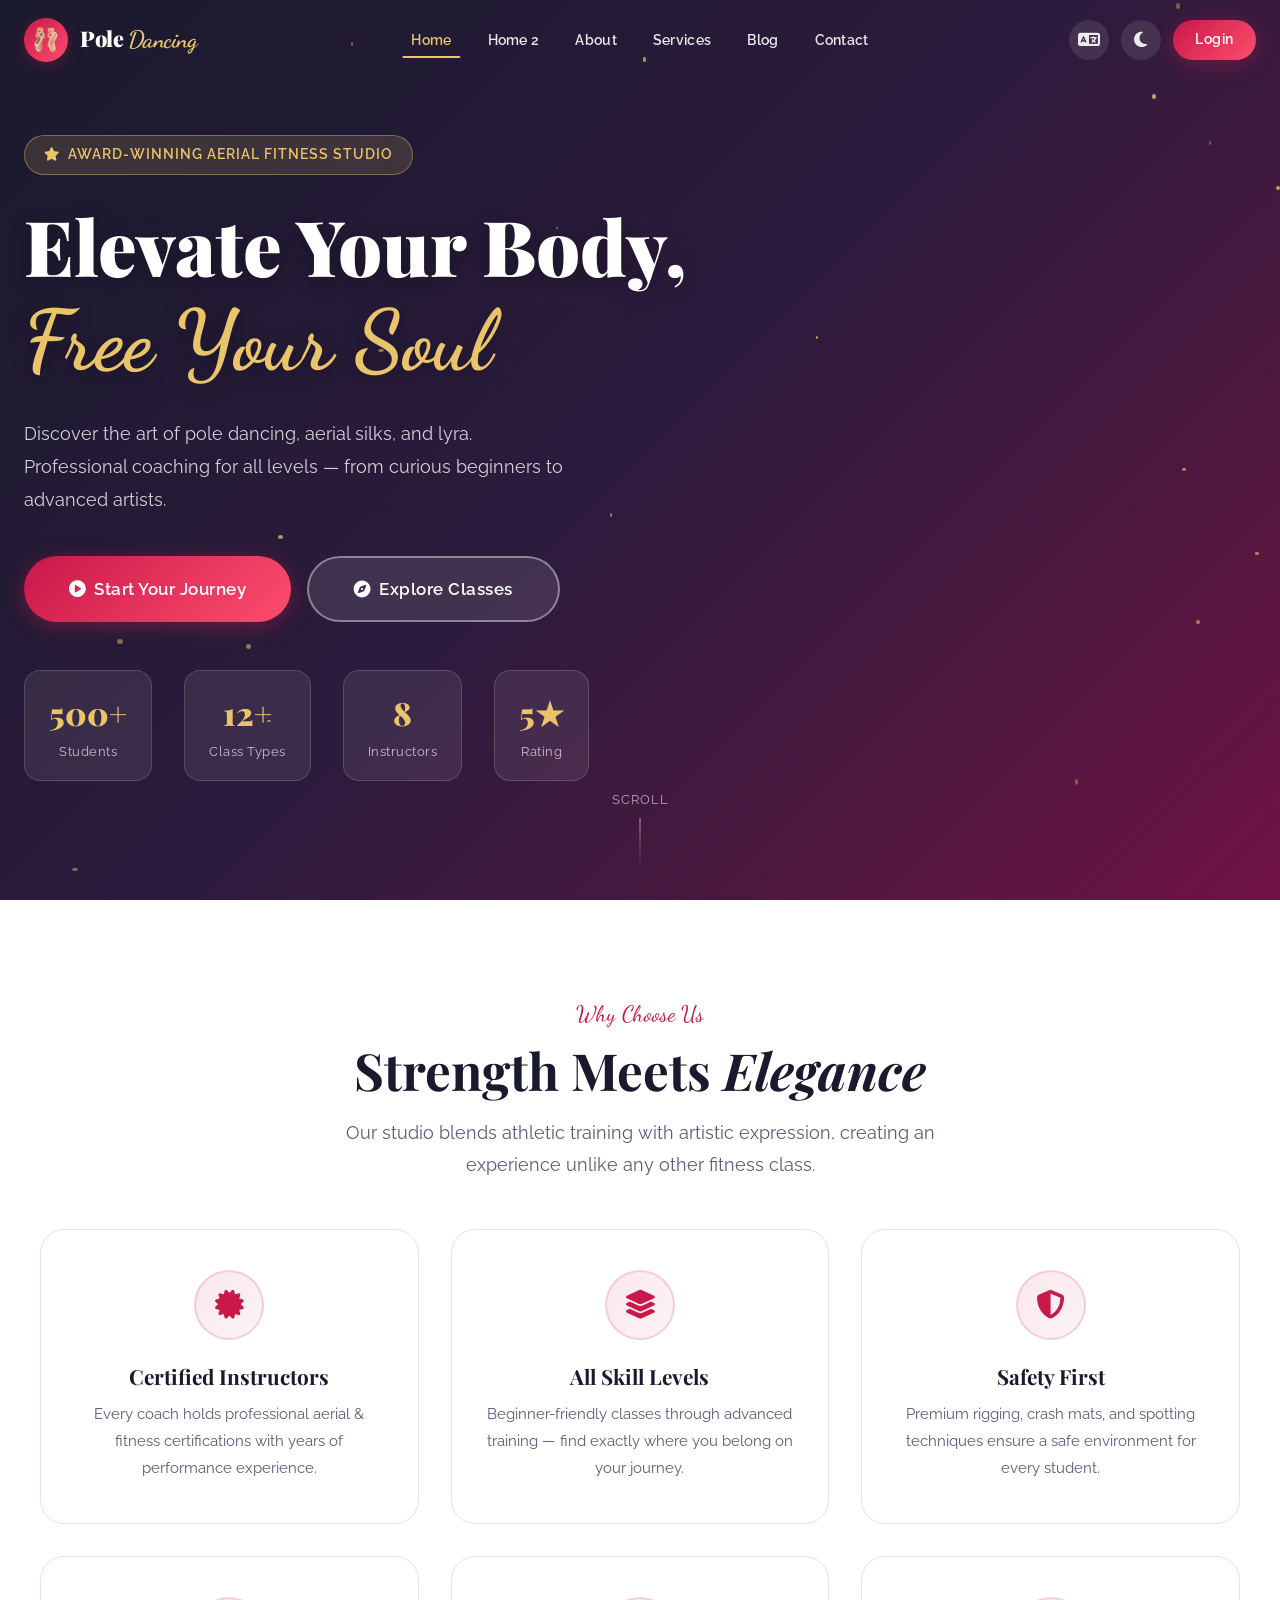
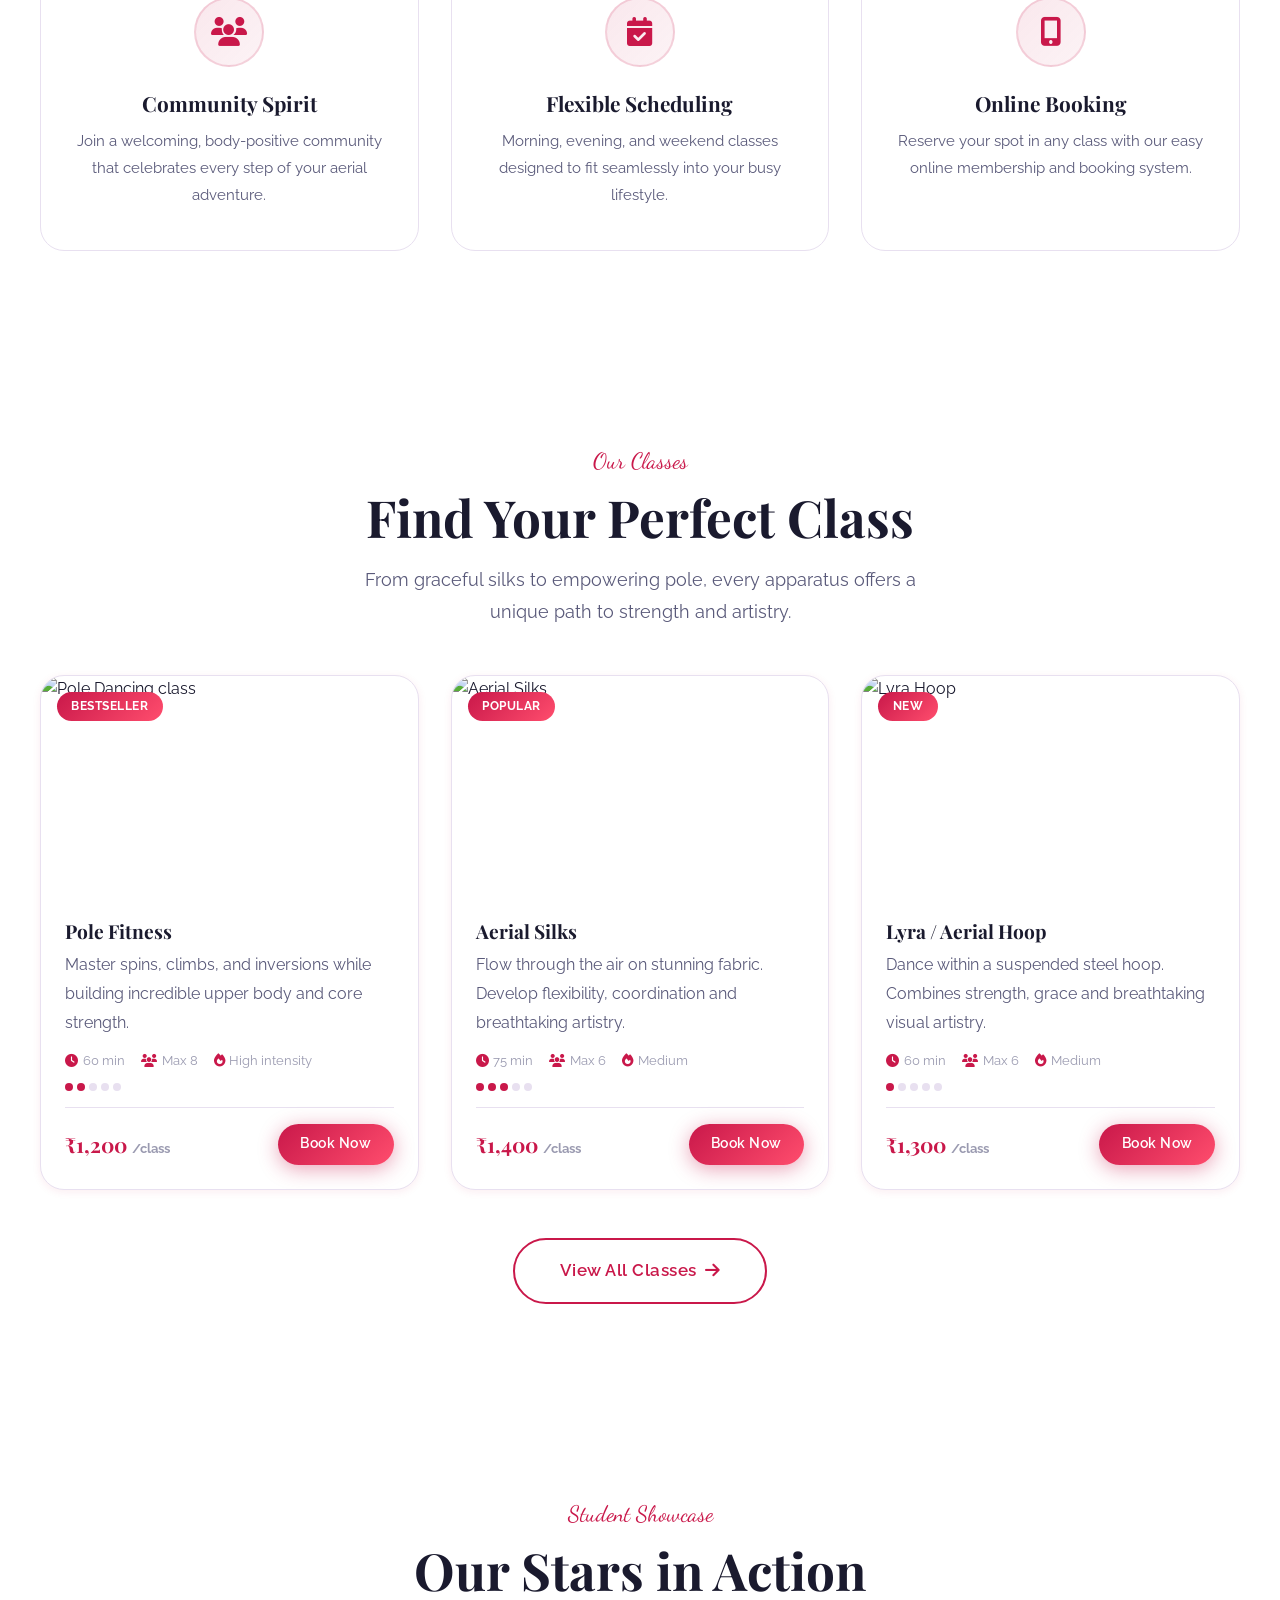
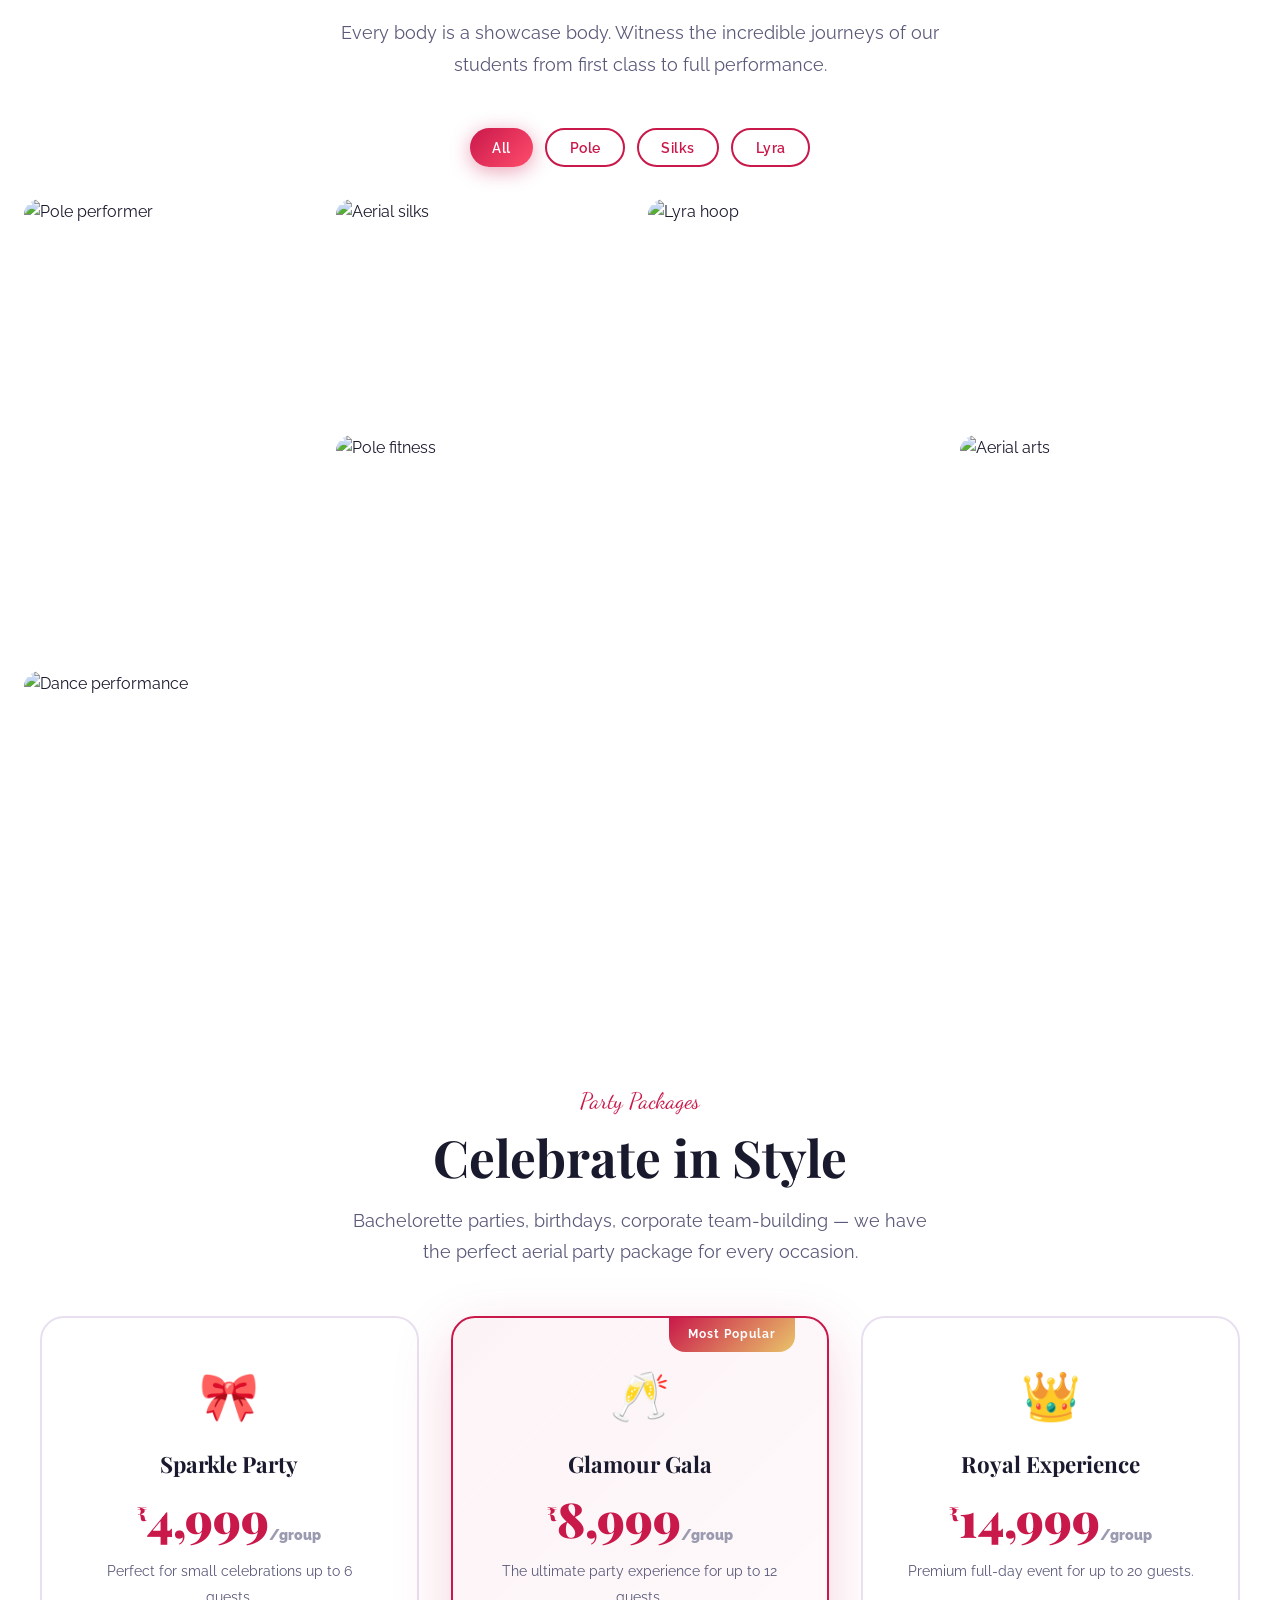
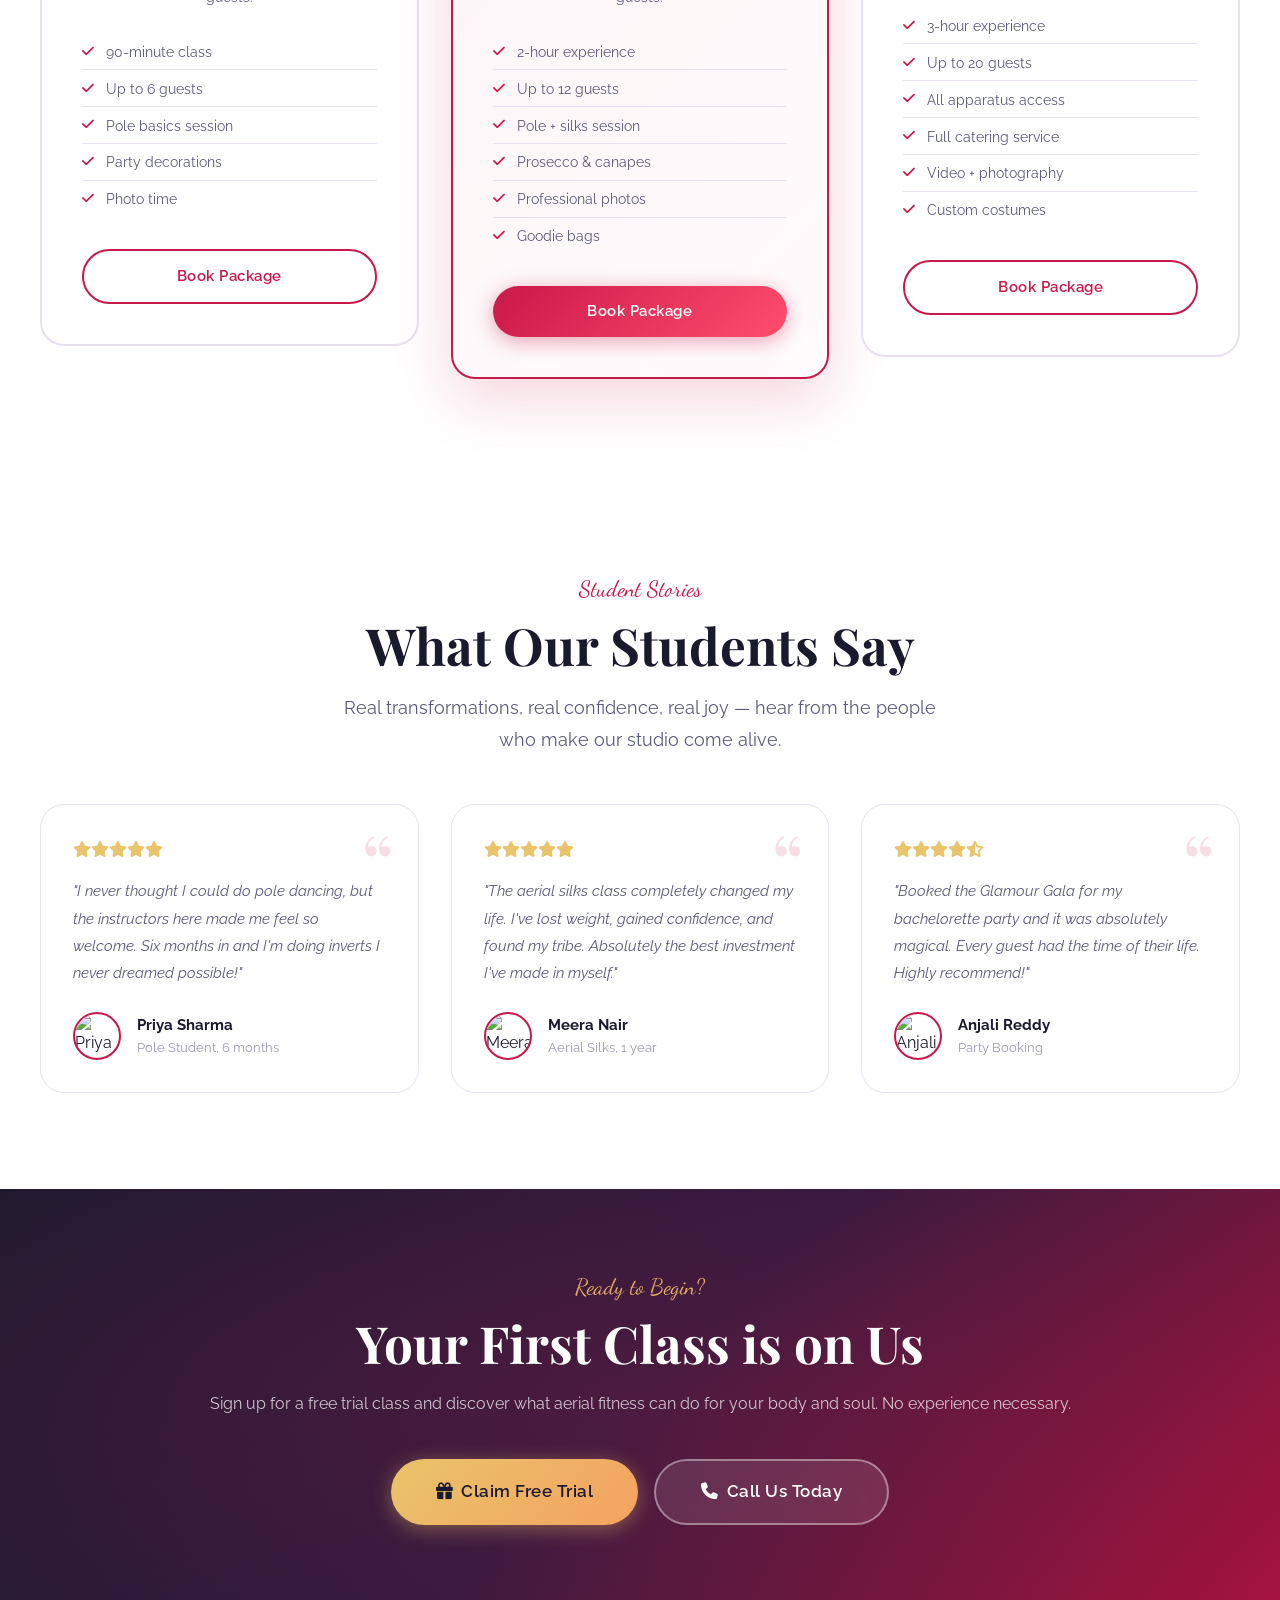
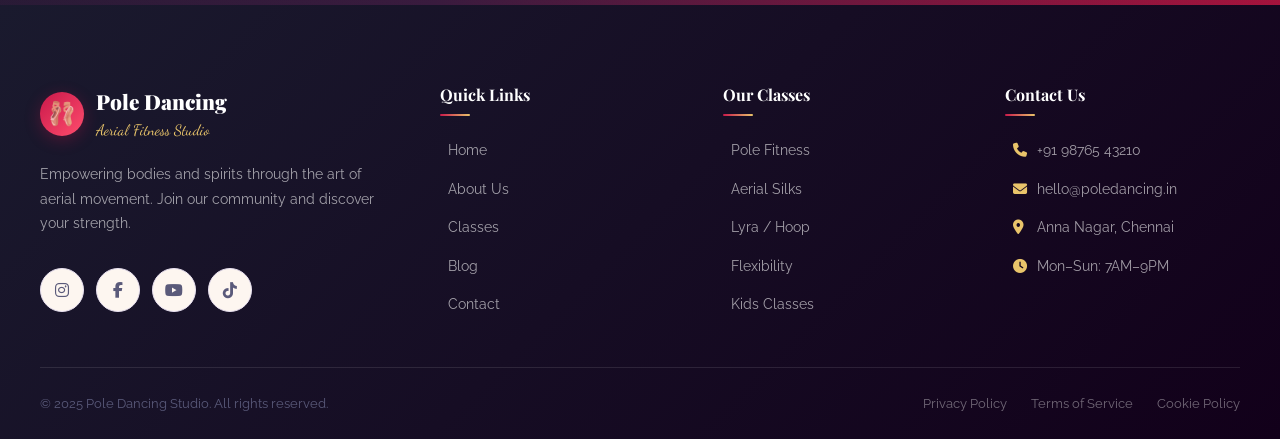
==== index.html @ bacd1542 "first commit" ====
<!DOCTYPE html>
<html lang="en" data-theme="light">
<head>
  <meta charset="UTF-8" />
  <meta name="viewport" content="width=device-width, initial-scale=1.0" />
  <meta name="description" content="Pole Dancing & Aerial Fitness Studio — Transform your strength, grace, and confidence. Classes in pole, silks, lyra & more." />
  <meta name="keywords" content="pole dancing, aerial fitness, silks, lyra, hoop, aerial arts, dance studio" />
  <title>Pole Dancing Studio — Home</title>
  <link rel="stylesheet" href="../assets/css/style.css" />
  <link rel="stylesheet" href="../assets/css/dark-mode.css" />
  <link id="rtl-stylesheet" rel="stylesheet" href="../assets/css/rtl.css" disabled />
  <link rel="stylesheet" href="https://cdnjs.cloudflare.com/ajax/libs/font-awesome/6.5.0/css/all.min.css" />
</head>
<body>

<!-- ══ HEADER ══ -->
<header class="header" id="header">
  <nav class="nav-container">
    <!-- Brand -->
    <a href="index.html" class="brand">
      <div class="brand-logo">🩰</div>
      <span class="brand-name">Pole <span>Dancing</span></span>
    </a>

    <!-- Desktop Nav -->
    <ul class="nav-menu">
      <li><a href="index.html" class="nav-link active">Home</a></li>
      <li><a href="home2.html" class="nav-link">Home 2</a></li>
      <li><a href="about.html" class="nav-link">About</a></li>
      <li><a href="services.html" class="nav-link">Services</a></li>
      <li><a href="blog.html" class="nav-link">Blog</a></li>
      <li><a href="contact.html" class="nav-link">Contact</a></li>
    </ul>

    <!-- Desktop Actions -->
    <div class="nav-actions">
      <button class="nav-icon-btn" onclick="window.PD.RTLManager.toggle()" title="Toggle RTL" aria-label="Toggle RTL">
        <i class="fas fa-language"></i>
      </button>
      <button class="nav-icon-btn" onclick="window.PD.ThemeManager.toggle()" title="Toggle Theme" aria-label="Toggle theme">
        <i class="theme-toggle-icon fas fa-moon"></i>
      </button>
      <a href="login.html" class="btn btn-primary btn-sm">Login</a>
    </div>

    <!-- Hamburger (mobile) -->
    <button class="hamburger" aria-label="Open menu" aria-expanded="false">
      <span></span><span></span><span></span>
    </button>
  </nav>
</header>

<!-- Mobile Menu Overlay -->
<div class="mobile-menu" role="dialog" aria-modal="true">
  <button class="mobile-close" aria-label="Close menu"><i class="fas fa-times"></i></button>
  <a href="index.html" class="nav-link active">Home</a>
  <a href="home2.html" class="nav-link">Home 2</a>
  <a href="about.html" class="nav-link">About</a>
  <a href="services.html" class="nav-link">Services</a>
  <a href="blog.html" class="nav-link">Blog</a>
  <a href="contact.html" class="nav-link">Contact</a>
  <div class="mobile-menu-actions">
    <button class="btn btn-ghost" onclick="window.PD.RTLManager.toggle()"><i class="fas fa-language"></i></button>
    <button class="btn btn-ghost" onclick="window.PD.ThemeManager.toggle()"><i class="theme-toggle-icon fas fa-moon"></i></button>
    <a href="login.html" class="btn btn-primary">Login</a>
  </div>
</div>

<!-- ══ SECTION 1: HERO ══ -->
<section class="hero" aria-label="Hero">
  <div class="hero-bg">
    <img src="https://images.unsplash.com/photo-1518611012118-696072aa579a?w=1600&q=80" alt="Aerial performer" loading="eager" />
  </div>
  <div class="hero-overlay"></div>
  <div class="hero-particles"></div>

  <div class="hero-container">
    <div class="hero-content">
      <div class="hero-badge">
        <i class="fas fa-star"></i>
        <span>Award-Winning Aerial Fitness Studio</span>
      </div>
      <h1 class="hero-title">
        Elevate Your Body,
        <span class="accent-text">Free Your Soul</span>
      </h1>
      <p class="hero-desc">
        Discover the art of pole dancing, aerial silks, and lyra. Professional coaching for all levels — from curious beginners to advanced artists.
      </p>
      <div class="hero-actions">
        <a href="register.html" class="btn btn-primary btn-lg">
          <i class="fas fa-play-circle"></i> Start Your Journey
        </a>
        <a href="services.html" class="btn btn-ghost btn-lg">
          <i class="fas fa-compass"></i> Explore Classes
        </a>
      </div>
      <div class="hero-stats">
        <div class="hero-stat">
          <span class="hero-stat-number"><span data-counter data-target="500" data-suffix="+">500+</span></span>
          <span class="hero-stat-label">Students</span>
        </div>
        <div class="hero-stat">
          <span class="hero-stat-number"><span data-counter data-target="12" data-suffix="+">12+</span></span>
          <span class="hero-stat-label">Class Types</span>
        </div>
        <div class="hero-stat">
          <span class="hero-stat-number"><span data-counter data-target="8" data-suffix="">8</span></span>
          <span class="hero-stat-label">Instructors</span>
        </div>
        <div class="hero-stat">
          <span class="hero-stat-number"><span data-counter data-target="5" data-suffix="★">5★</span></span>
          <span class="hero-stat-label">Rating</span>
        </div>
      </div>
    </div>
  </div>

  <div class="hero-scroll">
    <span>SCROLL</span>
    <div class="scroll-line"></div>
  </div>
</section>

<!-- ══ SECTION 2: FEATURES ══ -->
<section class="section bg-secondary-section" aria-label="Why choose us">
  <div class="container">
    <div class="text-center animate-on-scroll">
      <span class="section-label">Why Choose Us</span>
      <h2 class="section-title">Strength Meets <em>Elegance</em></h2>
      <p class="section-desc">Our studio blends athletic training with artistic expression, creating an experience unlike any other fitness class.</p>
    </div>
    <div class="features-grid">
      <div class="feature-card animate-on-scroll delay-1">
        <div class="feature-icon"><i class="fas fa-certificate"></i></div>
        <h3>Certified Instructors</h3>
        <p>Every coach holds professional aerial & fitness certifications with years of performance experience.</p>
      </div>
      <div class="feature-card animate-on-scroll delay-2">
        <div class="feature-icon"><i class="fas fa-layer-group"></i></div>
        <h3>All Skill Levels</h3>
        <p>Beginner-friendly classes through advanced training — find exactly where you belong on your journey.</p>
      </div>
      <div class="feature-card animate-on-scroll delay-3">
        <div class="feature-icon"><i class="fas fa-shield-alt"></i></div>
        <h3>Safety First</h3>
        <p>Premium rigging, crash mats, and spotting techniques ensure a safe environment for every student.</p>
      </div>
      <div class="feature-card animate-on-scroll delay-4">
        <div class="feature-icon"><i class="fas fa-users"></i></div>
        <h3>Community Spirit</h3>
        <p>Join a welcoming, body-positive community that celebrates every step of your aerial adventure.</p>
      </div>
      <div class="feature-card animate-on-scroll delay-5">
        <div class="feature-icon"><i class="fas fa-calendar-check"></i></div>
        <h3>Flexible Scheduling</h3>
        <p>Morning, evening, and weekend classes designed to fit seamlessly into your busy lifestyle.</p>
      </div>
      <div class="feature-card animate-on-scroll delay-1">
        <div class="feature-icon"><i class="fas fa-mobile-alt"></i></div>
        <h3>Online Booking</h3>
        <p>Reserve your spot in any class with our easy online membership and booking system.</p>
      </div>
    </div>
  </div>
</section>

<!-- ══ SECTION 3: CLASSES ══ -->
<section class="section" aria-label="Featured classes">
  <div class="container">
    <div class="text-center animate-on-scroll">
      <span class="section-label">Our Classes</span>
      <h2 class="section-title">Find Your Perfect Class</h2>
      <p class="section-desc">From graceful silks to empowering pole, every apparatus offers a unique path to strength and artistry.</p>
    </div>
    <div class="classes-grid">
      <div class="class-card animate-on-scroll delay-1">
        <div class="class-card-img">
          <img src="https://images.unsplash.com/photo-1518611012118-696072aa579a?w=600&q=80" alt="Pole Dancing class" loading="lazy" />
          <span class="class-badge">Bestseller</span>
        </div>
        <div class="class-card-body">
          <h3>Pole Fitness</h3>
          <p>Master spins, climbs, and inversions while building incredible upper body and core strength.</p>
          <div class="class-meta">
            <span><i class="fas fa-clock"></i> 60 min</span>
            <span><i class="fas fa-users"></i> Max 8</span>
            <span><i class="fas fa-fire"></i> High intensity</span>
          </div>
          <div class="class-level">
            <div class="level-dot filled"></div>
            <div class="level-dot filled"></div>
            <div class="level-dot"></div>
            <div class="level-dot"></div>
            <div class="level-dot"></div>
          </div>
          <div class="class-footer">
            <span class="class-price">₹1,200 <span>/class</span></span>
            <a href="services.html" class="btn btn-primary btn-sm">Book Now</a>
          </div>
        </div>
      </div>
      <div class="class-card animate-on-scroll delay-2">
        <div class="class-card-img">
          <img src="https://images.unsplash.com/photo-1571019613454-1cb2f99b2d8b?w=600&q=80" alt="Aerial Silks" loading="lazy" />
          <span class="class-badge">Popular</span>
        </div>
        <div class="class-card-body">
          <h3>Aerial Silks</h3>
          <p>Flow through the air on stunning fabric. Develop flexibility, coordination and breathtaking artistry.</p>
          <div class="class-meta">
            <span><i class="fas fa-clock"></i> 75 min</span>
            <span><i class="fas fa-users"></i> Max 6</span>
            <span><i class="fas fa-fire"></i> Medium</span>
          </div>
          <div class="class-level">
            <div class="level-dot filled"></div>
            <div class="level-dot filled"></div>
            <div class="level-dot filled"></div>
            <div class="level-dot"></div>
            <div class="level-dot"></div>
          </div>
          <div class="class-footer">
            <span class="class-price">₹1,400 <span>/class</span></span>
            <a href="services.html" class="btn btn-primary btn-sm">Book Now</a>
          </div>
        </div>
      </div>
      <div class="class-card animate-on-scroll delay-3">
        <div class="class-card-img">
          <img src="https://images.unsplash.com/photo-1545389336-cf090694435e?w=600&q=80" alt="Lyra Hoop" loading="lazy" />
          <span class="class-badge">New</span>
        </div>
        <div class="class-card-body">
          <h3>Lyra / Aerial Hoop</h3>
          <p>Dance within a suspended steel hoop. Combines strength, grace and breathtaking visual artistry.</p>
          <div class="class-meta">
            <span><i class="fas fa-clock"></i> 60 min</span>
            <span><i class="fas fa-users"></i> Max 6</span>
            <span><i class="fas fa-fire"></i> Medium</span>
          </div>
          <div class="class-level">
            <div class="level-dot filled"></div>
            <div class="level-dot"></div>
            <div class="level-dot"></div>
            <div class="level-dot"></div>
            <div class="level-dot"></div>
          </div>
          <div class="class-footer">
            <span class="class-price">₹1,300 <span>/class</span></span>
            <a href="services.html" class="btn btn-primary btn-sm">Book Now</a>
          </div>
        </div>
      </div>
    </div>
    <div class="text-center" style="margin-top:3rem;">
      <a href="services.html" class="btn btn-secondary btn-lg">View All Classes <i class="fas fa-arrow-right"></i></a>
    </div>
  </div>
</section>

<!-- ══ SECTION 4: STUDENT SHOWCASE / GALLERY ══ -->
<section class="section bg-secondary-section" aria-label="Student showcase">
  <div class="container-lg">
    <div class="text-center animate-on-scroll">
      <span class="section-label">Student Showcase</span>
      <h2 class="section-title">Our Stars in Action</h2>
      <p class="section-desc">Every body is a showcase body. Witness the incredible journeys of our students from first class to full performance.</p>
    </div>

    <!-- Filter Buttons -->
    <div style="display:flex;gap:0.75rem;justify-content:center;flex-wrap:wrap;margin-bottom:2rem;">
      <button class="btn btn-primary btn-sm" data-filter="all">All</button>
      <button class="btn btn-secondary btn-sm" data-filter="pole">Pole</button>
      <button class="btn btn-secondary btn-sm" data-filter="silks">Silks</button>
      <button class="btn btn-secondary btn-sm" data-filter="lyra">Lyra</button>
    </div>

    <div class="gallery-grid">
      <div class="gallery-item tall" data-category="pole">
        <img src="https://images.unsplash.com/photo-1518611012118-696072aa579a?w=500&q=80" alt="Pole performer" loading="lazy" />
        <div class="gallery-item-overlay"><i class="fas fa-expand"></i></div>
      </div>
      <div class="gallery-item" data-category="silks">
        <img src="https://images.unsplash.com/photo-1571019613454-1cb2f99b2d8b?w=500&q=80" alt="Aerial silks" loading="lazy" />
        <div class="gallery-item-overlay"><i class="fas fa-expand"></i></div>
      </div>
      <div class="gallery-item" data-category="lyra">
        <img src="https://images.unsplash.com/photo-1545389336-cf090694435e?w=500&q=80" alt="Lyra hoop" loading="lazy" />
        <div class="gallery-item-overlay"><i class="fas fa-expand"></i></div>
      </div>
      <div class="gallery-item wide" data-category="pole">
        <img src="https://images.unsplash.com/photo-1583454110551-21f2fa2afe61?w=800&q=80" alt="Pole fitness" loading="lazy" />
        <div class="gallery-item-overlay"><i class="fas fa-expand"></i></div>
      </div>
      <div class="gallery-item" data-category="silks">
        <img src="https://images.unsplash.com/photo-1601758124277-9eb8f823e6cb?w=500&q=80" alt="Aerial arts" loading="lazy" />
        <div class="gallery-item-overlay"><i class="fas fa-expand"></i></div>
      </div>
      <div class="gallery-item" data-category="lyra">
        <img src="https://images.unsplash.com/photo-1549060279-7e168fcee0c2?w=500&q=80" alt="Dance performance" loading="lazy" />
        <div class="gallery-item-overlay"><i class="fas fa-expand"></i></div>
      </div>
    </div>
  </div>
</section>

<!-- ══ SECTION 5: PARTY PACKAGES ══ -->
<section class="section" aria-label="Party packages">
  <div class="container">
    <div class="text-center animate-on-scroll">
      <span class="section-label">Party Packages</span>
      <h2 class="section-title">Celebrate in Style</h2>
      <p class="section-desc">Bachelorette parties, birthdays, corporate team-building — we have the perfect aerial party package for every occasion.</p>
    </div>
    <div class="packages-grid">
      <div class="package-card animate-on-scroll delay-1">
        <span class="package-icon">🎀</span>
        <h3 class="package-name">Sparkle Party</h3>
        <div class="package-price"><sup>₹</sup>4,999<sub>/group</sub></div>
        <p class="package-desc">Perfect for small celebrations up to 6 guests.</p>
        <ul class="package-features">
          <li><i class="fas fa-check"></i> 90-minute class</li>
          <li><i class="fas fa-check"></i> Up to 6 guests</li>
          <li><i class="fas fa-check"></i> Pole basics session</li>
          <li><i class="fas fa-check"></i> Party decorations</li>
          <li><i class="fas fa-check"></i> Photo time</li>
        </ul>
        <a href="contact.html" class="btn btn-secondary" style="width:100%;justify-content:center;">Book Package</a>
      </div>
      <div class="package-card featured animate-on-scroll delay-2">
        <span class="package-badge">Most Popular</span>
        <span class="package-icon">🥂</span>
        <h3 class="package-name">Glamour Gala</h3>
        <div class="package-price"><sup>₹</sup>8,999<sub>/group</sub></div>
        <p class="package-desc">The ultimate party experience for up to 12 guests.</p>
        <ul class="package-features">
          <li><i class="fas fa-check"></i> 2-hour experience</li>
          <li><i class="fas fa-check"></i> Up to 12 guests</li>
          <li><i class="fas fa-check"></i> Pole + silks session</li>
          <li><i class="fas fa-check"></i> Prosecco & canapes</li>
          <li><i class="fas fa-check"></i> Professional photos</li>
          <li><i class="fas fa-check"></i> Goodie bags</li>
        </ul>
        <a href="contact.html" class="btn btn-primary" style="width:100%;justify-content:center;">Book Package</a>
      </div>
      <div class="package-card animate-on-scroll delay-3">
        <span class="package-icon">👑</span>
        <h3 class="package-name">Royal Experience</h3>
        <div class="package-price"><sup>₹</sup>14,999<sub>/group</sub></div>
        <p class="package-desc">Premium full-day event for up to 20 guests.</p>
        <ul class="package-features">
          <li><i class="fas fa-check"></i> 3-hour experience</li>
          <li><i class="fas fa-check"></i> Up to 20 guests</li>
          <li><i class="fas fa-check"></i> All apparatus access</li>
          <li><i class="fas fa-check"></i> Full catering service</li>
          <li><i class="fas fa-check"></i> Video + photography</li>
          <li><i class="fas fa-check"></i> Custom costumes</li>
        </ul>
        <a href="contact.html" class="btn btn-secondary" style="width:100%;justify-content:center;">Book Package</a>
      </div>
    </div>
  </div>
</section>

<!-- ══ SECTION 6: TESTIMONIALS + CTA ══ -->
<section class="section bg-secondary-section" aria-label="Testimonials">
  <div class="container">
    <div class="text-center animate-on-scroll">
      <span class="section-label">Student Stories</span>
      <h2 class="section-title">What Our Students Say</h2>
      <p class="section-desc">Real transformations, real confidence, real joy — hear from the people who make our studio come alive.</p>
    </div>
    <div class="testimonials-grid">
      <div class="testimonial-card animate-on-scroll delay-1">
        <div class="testimonial-stars"><i class="fas fa-star"></i><i class="fas fa-star"></i><i class="fas fa-star"></i><i class="fas fa-star"></i><i class="fas fa-star"></i></div>
        <p class="testimonial-text">"I never thought I could do pole dancing, but the instructors here made me feel so welcome. Six months in and I'm doing inverts I never dreamed possible!"</p>
        <div class="testimonial-author">
          <div class="testimonial-avatar"><img src="https://images.unsplash.com/photo-1494790108377-be9c29b29330?w=100&q=80" alt="Priya" loading="lazy" /></div>
          <div>
            <div class="testimonial-name">Priya Sharma</div>
            <div class="testimonial-role">Pole Student, 6 months</div>
          </div>
        </div>
      </div>
      <div class="testimonial-card animate-on-scroll delay-2">
        <div class="testimonial-stars"><i class="fas fa-star"></i><i class="fas fa-star"></i><i class="fas fa-star"></i><i class="fas fa-star"></i><i class="fas fa-star"></i></div>
        <p class="testimonial-text">"The aerial silks class completely changed my life. I've lost weight, gained confidence, and found my tribe. Absolutely the best investment I've made in myself."</p>
        <div class="testimonial-author">
          <div class="testimonial-avatar"><img src="https://images.unsplash.com/photo-1438761681033-6461ffad8d80?w=100&q=80" alt="Meera" loading="lazy" /></div>
          <div>
            <div class="testimonial-name">Meera Nair</div>
            <div class="testimonial-role">Aerial Silks, 1 year</div>
          </div>
        </div>
      </div>
      <div class="testimonial-card animate-on-scroll delay-3">
        <div class="testimonial-stars"><i class="fas fa-star"></i><i class="fas fa-star"></i><i class="fas fa-star"></i><i class="fas fa-star"></i><i class="fas fa-star-half-alt"></i></div>
        <p class="testimonial-text">"Booked the Glamour Gala for my bachelorette party and it was absolutely magical. Every guest had the time of their life. Highly recommend!"</p>
        <div class="testimonial-author">
          <div class="testimonial-avatar"><img src="https://images.unsplash.com/photo-1487412720507-e7ab37603c6f?w=100&q=80" alt="Anjali" loading="lazy" /></div>
          <div>
            <div class="testimonial-name">Anjali Reddy</div>
            <div class="testimonial-role">Party Booking</div>
          </div>
        </div>
      </div>
    </div>
  </div>
</section>

<!-- CTA Banner -->
<section class="cta-banner" aria-label="Call to action">
  <div class="container">
    <span class="section-label" style="color:var(--accent);">Ready to Begin?</span>
    <h2>Your First Class is on Us</h2>
    <p>Sign up for a free trial class and discover what aerial fitness can do for your body and soul. No experience necessary.</p>
    <div class="cta-actions">
      <a href="register.html" class="btn btn-accent btn-lg"><i class="fas fa-gift"></i> Claim Free Trial</a>
      <a href="contact.html" class="btn btn-ghost btn-lg"><i class="fas fa-phone"></i> Call Us Today</a>
    </div>
  </div>
</section>

<!-- ══ FOOTER ══ -->
<footer class="footer" aria-label="Site footer">
  <div class="footer-grid">
    <div class="footer-brand">
      <div class="footer-brand-logo">
        <div class="brand-logo">🩰</div>
        <div>
          <div class="footer-brand-name">Pole Dancing</div>
          <div class="footer-brand-tagline">Aerial Fitness Studio</div>
        </div>
      </div>
      <p class="footer-desc">Empowering bodies and spirits through the art of aerial movement. Join our community and discover your strength.</p>
      <div class="social-links">
        <a href="#" class="social-link" aria-label="Instagram"><i class="fab fa-instagram"></i></a>
        <a href="#" class="social-link" aria-label="Facebook"><i class="fab fa-facebook-f"></i></a>
        <a href="#" class="social-link" aria-label="YouTube"><i class="fab fa-youtube"></i></a>
        <a href="#" class="social-link" aria-label="TikTok"><i class="fab fa-tiktok"></i></a>
      </div>
    </div>

    <div>
      <h4 class="footer-heading">Quick Links</h4>
      <ul class="footer-links">
        <li><a href="index.html" class="footer-link">Home</a></li>
        <li><a href="about.html" class="footer-link">About Us</a></li>
        <li><a href="services.html" class="footer-link">Classes</a></li>
        <li><a href="blog.html" class="footer-link">Blog</a></li>
        <li><a href="contact.html" class="footer-link">Contact</a></li>
      </ul>
    </div>

    <div>
      <h4 class="footer-heading">Our Classes</h4>
      <ul class="footer-links">
        <li><a href="services.html" class="footer-link">Pole Fitness</a></li>
        <li><a href="services.html" class="footer-link">Aerial Silks</a></li>
        <li><a href="services.html" class="footer-link">Lyra / Hoop</a></li>
        <li><a href="services.html" class="footer-link">Flexibility</a></li>
        <li><a href="services.html" class="footer-link">Kids Classes</a></li>
      </ul>
    </div>

    <div>
      <h4 class="footer-heading">Contact Us</h4>
      <ul class="footer-links">
        <li><a href="tel:+919876543210" class="footer-link"><i class="fas fa-phone" style="width:16px;color:var(--accent)"></i> +91 98765 43210</a></li>
        <li><a href="mailto:hello@poledancing.in" class="footer-link"><i class="fas fa-envelope" style="width:16px;color:var(--accent)"></i> hello@poledancing.in</a></li>
        <li><a href="#" class="footer-link"><i class="fas fa-map-marker-alt" style="width:16px;color:var(--accent)"></i> Anna Nagar, Chennai</a></li>
        <li><a href="#" class="footer-link"><i class="fas fa-clock" style="width:16px;color:var(--accent)"></i> Mon–Sun: 7AM–9PM</a></li>
      </ul>
    </div>
  </div>

  <div class="footer-bottom">
    <p>&copy; 2025 Pole Dancing Studio. All rights reserved.</p>
    <div class="footer-bottom-links">
      <a href="#">Privacy Policy</a>
      <a href="#">Terms of Service</a>
      <a href="#">Cookie Policy</a>
    </div>
  </div>
</footer>

<!-- Back to Top -->
<button class="back-to-top" aria-label="Back to top"><i class="fas fa-chevron-up"></i></button>

<script src="../assets/js/main.js"></script>
</body>
</html>
---- assets/css/style.css ----
/* ============================================================
   POLE DANCING & AERIAL FITNESS STUDIO — MAIN STYLES
   ============================================================ */

@import url('https://fonts.googleapis.com/css2?family=Playfair+Display:ital,wght@0,400;0,700;0,900;1,400;1,700&family=Raleway:wght@300;400;500;600;700&family=Dancing+Script:wght@600;700&display=swap');

/* ── CSS Variables ── */
:root {
  --primary: #c9184a;
  --primary-dark: #a4133c;
  --primary-light: #ff4d6d;
  --secondary: #1a1a2e;
  --secondary-light: #16213e;
  --accent: #e9c46a;
  --accent-2: #f4a261;
  --white: #ffffff;
  --off-white: #fdf6f0;
  --text-primary: #1a1a2e;
  --text-secondary: #5a5a7a;
  --text-light: #9a9ab0;
  --bg-primary: #ffffff;
  --bg-secondary: #fdf6f0;
  --bg-card: #ffffff;
  --border: #e8e0f0;
  --shadow-sm: 0 2px 8px rgba(201, 24, 74, 0.08);
  --shadow-md: 0 8px 32px rgba(201, 24, 74, 0.12);
  --shadow-lg: 0 20px 60px rgba(201, 24, 74, 0.18);
  --shadow-xl: 0 30px 80px rgba(26, 26, 46, 0.2);
  --radius-sm: 8px;
  --radius-md: 16px;
  --radius-lg: 24px;
  --radius-xl: 40px;
  --radius-full: 999px;
  --font-display: 'Playfair Display', serif;
  --font-body: 'Raleway', sans-serif;
  --font-script: 'Dancing Script', cursive;
  --transition: all 0.3s cubic-bezier(0.4, 0, 0.2, 1);
  --transition-bounce: all 0.4s cubic-bezier(0.34, 1.56, 0.64, 1);
  --nav-height: 80px;
  --z-nav: 1000;
  --z-modal: 2000;
  --z-toast: 3000;
}

/* ── Reset & Base ── */
*, *::before, *::after { box-sizing: border-box; margin: 0; padding: 0; }
html { scroll-behavior: smooth; font-size: 16px; }
body {
  font-family: var(--font-body);
  color: var(--text-primary);
  background: var(--bg-primary);
  line-height: 1.6;
  overflow-x: hidden;
  transition: background 0.4s ease, color 0.4s ease;
}
img { max-width: 100%; height: auto; display: block; }
a { text-decoration: none; color: inherit; transition: var(--transition); }
ul { list-style: none; }
button { cursor: pointer; border: none; background: none; font-family: var(--font-body); }
input, textarea, select { font-family: var(--font-body); }

/* ── Typography ── */
h1, h2, h3, h4, h5 { font-family: var(--font-display); line-height: 1.2; }
h1 { font-size: clamp(2.5rem, 6vw, 5rem); font-weight: 900; }
h2 { font-size: clamp(2rem, 4vw, 3.2rem); font-weight: 700; }
h3 { font-size: clamp(1.4rem, 2.5vw, 1.8rem); font-weight: 700; }
h4 { font-size: 1.2rem; font-weight: 600; }
p { color: var(--text-secondary); line-height: 1.8; }

.section-label {
  font-family: var(--font-script);
  font-size: 1.4rem;
  color: var(--primary);
  display: block;
  margin-bottom: 0.5rem;
  animation: fadeInUp 0.6s ease;
}
.section-title { color: var(--text-primary); margin-bottom: 1rem; }
.section-desc { color: var(--text-secondary); font-size: 1.1rem; max-width: 600px; margin: 0 auto 3rem; }
.text-center { text-align: center; }

/* ── Buttons ── */
.btn {
  display: inline-flex;
  align-items: center;
  gap: 0.5rem;
  padding: 0.85rem 2rem;
  border-radius: var(--radius-full);
  font-family: var(--font-body);
  font-weight: 600;
  font-size: 0.95rem;
  letter-spacing: 0.5px;
  transition: var(--transition-bounce);
  position: relative;
  overflow: hidden;
}
.btn::before {
  content: '';
  position: absolute;
  inset: 0;
  background: rgba(255,255,255,0.2);
  transform: scaleX(0);
  transform-origin: left;
  transition: transform 0.3s ease;
}
.btn:hover::before { transform: scaleX(1); }
.btn-primary {
  background: linear-gradient(135deg, var(--primary), var(--primary-light));
  color: #fff;
  box-shadow: 0 4px 20px rgba(201, 24, 74, 0.4);
}
.btn-primary:hover {
  transform: translateY(-3px) scale(1.02);
  box-shadow: 0 8px 30px rgba(201, 24, 74, 0.5);
  color: #fff;
}
.btn-secondary {
  background: transparent;
  color: var(--primary);
  border: 2px solid var(--primary);
}
.btn-secondary:hover {
  background: var(--primary);
  color: #fff;
  transform: translateY(-3px);
  box-shadow: var(--shadow-md);
}
.btn-white {
  background: #fff;
  color: var(--primary);
  box-shadow: 0 4px 20px rgba(0,0,0,0.15);
}
.btn-white:hover {
  transform: translateY(-3px);
  box-shadow: 0 8px 30px rgba(0,0,0,0.2);
}
.btn-ghost {
  background: rgba(255,255,255,0.1);
  color: #fff;
  border: 2px solid rgba(255,255,255,0.4);
  backdrop-filter: blur(10px);
}
.btn-ghost:hover {
  background: rgba(255,255,255,0.2);
  border-color: rgba(255,255,255,0.8);
  transform: translateY(-3px);
}
.btn-accent {
  background: linear-gradient(135deg, var(--accent), var(--accent-2));
  color: var(--secondary);
  box-shadow: 0 4px 20px rgba(233,196,106,0.4);
}
.btn-accent:hover {
  transform: translateY(-3px) scale(1.02);
  box-shadow: 0 8px 30px rgba(233,196,106,0.5);
}
.btn-sm { padding: 0.6rem 1.4rem; font-size: 0.85rem; }
.btn-lg { padding: 1.1rem 2.8rem; font-size: 1.05rem; }

/* ── Header / Navigation ── */
.header {
  position: fixed;
  top: 0; left: 0; right: 0;
  height: var(--nav-height);
  z-index: var(--z-nav);
  transition: var(--transition);
  background: transparent;
}
.header.scrolled {
  background: var(--bg-primary);
  box-shadow: var(--shadow-md);
  backdrop-filter: blur(20px);
}
.header.scrolled.dark-nav { background: var(--secondary); }

.nav-container {
  max-width: 1400px;
  margin: 0 auto;
  padding: 0 1.5rem;
  height: 100%;
  display: flex;
  align-items: center;
  justify-content: space-between;
}

/* Brand */
.brand {
  display: flex;
  align-items: center;
  gap: 0.75rem;
  flex-shrink: 0;
}
.brand-logo {
  width: 44px;
  height: 44px;
  background: linear-gradient(135deg, var(--primary), var(--primary-light));
  border-radius: 50%;
  display: flex;
  align-items: center;
  justify-content: center;
  font-size: 1.4rem;
  transition: var(--transition-bounce);
  box-shadow: 0 4px 16px rgba(201,24,74,0.3);
}
.brand:hover .brand-logo { transform: rotate(15deg) scale(1.1); }
.brand-name {
  font-family: var(--font-display);
  font-weight: 900;
  font-size: 1.35rem;
  color: var(--white);
  letter-spacing: -0.5px;
}
.brand-name span {
  color: var(--accent);
  font-family: var(--font-script);
  font-size: 1.1em;
}
.header.scrolled .brand-name { color: var(--text-primary); }

/* Desktop Nav */
.nav-menu {
  display: none;
  align-items: center;
  gap: 0.25rem;
  position: absolute;
  left: 50%;
  transform: translateX(-50%);
}
.nav-link {
  padding: 0.5rem 1rem;
  font-weight: 600;
  font-size: 0.9rem;
  color: rgba(255,255,255,0.9);
  border-radius: var(--radius-sm);
  transition: var(--transition);
  position: relative;
  letter-spacing: 0.3px;
}
.nav-link::after {
  content: '';
  position: absolute;
  bottom: -2px; left: 50%; right: 50%;
  height: 2px;
  background: var(--accent);
  transition: var(--transition);
  border-radius: 2px;
}
.nav-link:hover::after, .nav-link.active::after { left: 10%; right: 10%; }
.nav-link:hover, .nav-link.active { color: var(--accent); }
.header.scrolled .nav-link { color: var(--text-primary); }
.header.scrolled .nav-link:hover, .header.scrolled .nav-link.active { color: var(--primary); }
.header.scrolled .nav-link::after { background: var(--primary); }

/* Nav Actions */
.nav-actions {
  display: none;
  align-items: center;
  gap: 0.75rem;
}
.nav-icon-btn {
  width: 40px; height: 40px;
  border-radius: 50%;
  display: flex; align-items: center; justify-content: center;
  font-size: 1.1rem;
  color: rgba(255,255,255,0.9);
  transition: var(--transition-bounce);
  background: rgba(255,255,255,0.1);
  backdrop-filter: blur(10px);
}
.nav-icon-btn:hover {
  background: var(--primary);
  color: #fff;
  transform: scale(1.1);
}
.header.scrolled .nav-icon-btn { color: var(--text-primary); background: var(--bg-secondary); }

/* Hamburger */
.hamburger {
  width: 44px; height: 44px;
  display: flex; flex-direction: column;
  justify-content: center; align-items: center;
  gap: 5px;
  cursor: pointer;
  border-radius: var(--radius-sm);
  transition: var(--transition);
  background: rgba(255,255,255,0.1);
  backdrop-filter: blur(10px);
}
.hamburger span {
  display: block;
  width: 22px; height: 2px;
  background: #fff;
  border-radius: 2px;
  transition: var(--transition);
}
.hamburger:hover { background: rgba(255,255,255,0.2); }
.hamburger.active span:nth-child(1) { transform: translateY(7px) rotate(45deg); }
.hamburger.active span:nth-child(2) { opacity: 0; transform: scaleX(0); }
.hamburger.active span:nth-child(3) { transform: translateY(-7px) rotate(-45deg); }
.header.scrolled .hamburger span { background: var(--text-primary); }
.header.scrolled .hamburger { background: var(--bg-secondary); }

/* Mobile Menu Overlay */
.mobile-menu {
  position: fixed;
  top: 0; left: 0; right: 0; bottom: 0;
  background: linear-gradient(135deg, var(--secondary) 0%, #2d1b3d 100%);
  z-index: calc(var(--z-nav) - 1);
  display: flex;
  flex-direction: column;
  justify-content: center;
  align-items: center;
  gap: 1.5rem;
  transform: translateX(100%);
  transition: transform 0.4s cubic-bezier(0.4, 0, 0.2, 1);
  padding: 2rem;
}
.mobile-menu.open { transform: translateX(0); }
.mobile-menu .nav-link {
  font-size: 1.8rem;
  font-family: var(--font-display);
  color: rgba(255,255,255,0.8);
  padding: 0.5rem 2rem;
  text-align: center;
  opacity: 0;
  transform: translateY(20px);
  transition: opacity 0.3s ease, transform 0.3s ease, color 0.3s ease;
}
.mobile-menu.open .nav-link {
  opacity: 1;
  transform: translateY(0);
}
.mobile-menu.open .nav-link:nth-child(1) { transition-delay: 0.1s; }
.mobile-menu.open .nav-link:nth-child(2) { transition-delay: 0.15s; }
.mobile-menu.open .nav-link:nth-child(3) { transition-delay: 0.2s; }
.mobile-menu.open .nav-link:nth-child(4) { transition-delay: 0.25s; }
.mobile-menu.open .nav-link:nth-child(5) { transition-delay: 0.3s; }
.mobile-menu.open .nav-link:nth-child(6) { transition-delay: 0.35s; }
.mobile-menu .nav-link:hover { color: var(--accent); }
.mobile-menu-actions {
  display: flex; gap: 1rem; margin-top: 1rem;
  opacity: 0; transform: translateY(20px);
  transition: opacity 0.3s ease 0.4s, transform 0.3s ease 0.4s;
}
.mobile-menu.open .mobile-menu-actions { opacity: 1; transform: translateY(0); }
.mobile-close {
  position: absolute;
  top: 1.5rem; right: 1.5rem;
  width: 44px; height: 44px;
  background: rgba(255,255,255,0.1);
  border-radius: 50%;
  display: flex; align-items: center; justify-content: center;
  color: #fff; font-size: 1.2rem;
  transition: var(--transition-bounce);
}
.mobile-close:hover { background: var(--primary); transform: rotate(90deg) scale(1.1); }

/* ── Hero Section ── */
.hero {
  min-height: 100vh;
  position: relative;
  display: flex;
  align-items: center;
  overflow: hidden;
  background: linear-gradient(135deg, var(--secondary) 0%, #2d1b3d 50%, #4a1040 100%);
}
.hero-bg {
  position: absolute;
  inset: 0;
  overflow: hidden;
}
.hero-bg img {
  width: 100%; height: 100%;
  object-fit: cover;
  opacity: 0.3;
  transform: scale(1.1);
  animation: heroZoom 20s ease-in-out infinite alternate;
}
@keyframes heroZoom {
  0% { transform: scale(1.1); }
  100% { transform: scale(1.2); }
}
.hero-overlay {
  position: absolute;
  inset: 0;
  background: linear-gradient(135deg, rgba(26,26,46,0.85) 0%, rgba(45,27,61,0.7) 50%, rgba(201,24,74,0.3) 100%);
}
.hero-particles {
  position: absolute;
  inset: 0;
  pointer-events: none;
}
.particle {
  position: absolute;
  width: 4px; height: 4px;
  background: var(--accent);
  border-radius: 50%;
  opacity: 0.6;
  animation: float var(--dur, 8s) ease-in-out infinite var(--delay, 0s);
}
@keyframes float {
  0%, 100% { transform: translateY(0) rotate(0deg); opacity: 0.6; }
  50% { transform: translateY(-30px) rotate(180deg); opacity: 1; }
}
.hero-container {
  position: relative;
  max-width: 1400px;
  margin: 0 auto;
  padding: 0 1.5rem;
  padding-top: var(--nav-height);
  width: 100%;
}
.hero-content { max-width: 700px; }
.hero-badge {
  display: inline-flex;
  align-items: center;
  gap: 0.5rem;
  background: rgba(233,196,106,0.15);
  border: 1px solid rgba(233,196,106,0.4);
  color: var(--accent);
  padding: 0.5rem 1.2rem;
  border-radius: var(--radius-full);
  font-size: 0.85rem;
  font-weight: 600;
  letter-spacing: 1px;
  text-transform: uppercase;
  margin-bottom: 1.5rem;
  animation: fadeInDown 0.8s ease;
  backdrop-filter: blur(10px);
}
.hero-badge i { animation: spin 4s linear infinite; }
@keyframes spin { 0% { transform: rotate(0deg); } 100% { transform: rotate(360deg); } }
.hero-title {
  color: #fff;
  margin-bottom: 1.5rem;
  animation: fadeInUp 0.8s ease 0.2s both;
  text-shadow: 0 4px 20px rgba(0,0,0,0.3);
}
.hero-title .accent-text {
  color: var(--accent);
  font-family: var(--font-script);
  font-size: 1.1em;
  display: block;
}
.hero-desc {
  color: rgba(255,255,255,0.8);
  font-size: 1.15rem;
  margin-bottom: 2.5rem;
  animation: fadeInUp 0.8s ease 0.4s both;
  max-width: 550px;
}
.hero-actions {
  display: flex;
  gap: 1rem;
  flex-wrap: wrap;
  animation: fadeInUp 0.8s ease 0.6s both;
}
.hero-stats {
  display: flex;
  gap: 2rem;
  margin-top: 3rem;
  animation: fadeInUp 0.8s ease 0.8s both;
  flex-wrap: wrap;
}
.hero-stat {
  text-align: center;
  padding: 1rem 1.5rem;
  background: rgba(255,255,255,0.08);
  border: 1px solid rgba(255,255,255,0.15);
  border-radius: var(--radius-md);
  backdrop-filter: blur(10px);
  transition: var(--transition-bounce);
}
.hero-stat:hover { transform: translateY(-5px); background: rgba(255,255,255,0.15); }
.hero-stat-number {
  font-family: var(--font-display);
  font-size: 2rem;
  font-weight: 900;
  color: var(--accent);
  display: block;
}
.hero-stat-label { font-size: 0.8rem; color: rgba(255,255,255,0.7); letter-spacing: 0.5px; }
.hero-scroll {
  position: absolute;
  bottom: 2rem; left: 50%;
  transform: translateX(-50%);
  display: flex;
  flex-direction: column;
  align-items: center;
  gap: 0.5rem;
  color: rgba(255,255,255,0.6);
  font-size: 0.8rem;
  letter-spacing: 1px;
  animation: fadeIn 1s ease 1.5s both;
}
.hero-scroll span { writing-mode: horizontal-tb; }
.scroll-line {
  width: 1px; height: 50px;
  background: linear-gradient(to bottom, rgba(255,255,255,0.6), transparent);
  animation: scrollPulse 2s ease-in-out infinite;
}
@keyframes scrollPulse {
  0%, 100% { opacity: 0.4; transform: scaleY(1); }
  50% { opacity: 1; transform: scaleY(1.2); }
}

/* ── Section Common ── */
.section { padding: 6rem 1.5rem; }
.section-sm { padding: 4rem 1.5rem; }
.container { max-width: 1200px; margin: 0 auto; }
.container-lg { max-width: 1400px; margin: 0 auto; }

/* ── Features Grid ── */
.features-grid {
  display: grid;
  grid-template-columns: repeat(auto-fit, minmax(280px, 1fr));
  gap: 2rem;
}
.feature-card {
  background: var(--bg-card);
  border: 1px solid var(--border);
  border-radius: var(--radius-lg);
  padding: 2.5rem 2rem;
  text-align: center;
  transition: var(--transition-bounce);
  position: relative;
  overflow: hidden;
}
.feature-card::before {
  content: '';
  position: absolute;
  top: 0; left: 0; right: 0;
  height: 3px;
  background: linear-gradient(90deg, var(--primary), var(--accent));
  transform: scaleX(0);
  transform-origin: left;
  transition: var(--transition);
}
.feature-card:hover { transform: translateY(-8px); box-shadow: var(--shadow-lg); }
.feature-card:hover::before { transform: scaleX(1); }
.feature-icon {
  width: 70px; height: 70px;
  background: linear-gradient(135deg, rgba(201,24,74,0.1), rgba(201,24,74,0.05));
  border-radius: 50%;
  display: flex; align-items: center; justify-content: center;
  font-size: 1.8rem;
  margin: 0 auto 1.5rem;
  color: var(--primary);
  transition: var(--transition-bounce);
  border: 2px solid rgba(201,24,74,0.15);
}
.feature-card:hover .feature-icon {
  background: linear-gradient(135deg, var(--primary), var(--primary-light));
  color: #fff;
  transform: scale(1.15) rotate(5deg);
  border-color: transparent;
  box-shadow: 0 8px 24px rgba(201,24,74,0.35);
}
.feature-card h3 { margin-bottom: 0.75rem; font-size: 1.3rem; }
.feature-card p { font-size: 0.95rem; }

/* ── Classes Section ── */
.classes-grid {
  display: grid;
  grid-template-columns: repeat(auto-fit, minmax(300px, 1fr));
  gap: 2rem;
}
.class-card {
  border-radius: var(--radius-lg);
  overflow: hidden;
  background: var(--bg-card);
  box-shadow: var(--shadow-sm);
  transition: var(--transition-bounce);
  border: 1px solid var(--border);
}
.class-card:hover { transform: translateY(-10px); box-shadow: var(--shadow-xl); }
.class-card-img {
  position: relative;
  height: 220px;
  overflow: hidden;
}
.class-card-img img {
  width: 100%; height: 100%;
  object-fit: cover;
  transition: transform 0.6s ease;
}
.class-card:hover .class-card-img img { transform: scale(1.1); }
.class-badge {
  position: absolute;
  top: 1rem; left: 1rem;
  background: linear-gradient(135deg, var(--primary), var(--primary-light));
  color: #fff;
  padding: 0.3rem 0.9rem;
  border-radius: var(--radius-full);
  font-size: 0.75rem;
  font-weight: 700;
  letter-spacing: 0.5px;
  text-transform: uppercase;
}
.class-card-body { padding: 1.5rem; }
.class-card-body h3 { margin-bottom: 0.5rem; font-size: 1.2rem; }
.class-meta {
  display: flex;
  gap: 1rem;
  margin: 0.75rem 0;
  flex-wrap: wrap;
}
.class-meta span {
  display: flex; align-items: center; gap: 0.3rem;
  font-size: 0.82rem;
  color: var(--text-light);
}
.class-meta span i { color: var(--primary); }
.class-level {
  display: flex; gap: 4px; margin: 0.5rem 0 1rem;
}
.level-dot {
  width: 8px; height: 8px;
  border-radius: 50%;
  background: var(--border);
}
.level-dot.filled { background: var(--primary); }
.class-footer {
  display: flex;
  align-items: center;
  justify-content: space-between;
  padding-top: 1rem;
  border-top: 1px solid var(--border);
}
.class-price { font-family: var(--font-display); font-weight: 700; font-size: 1.3rem; color: var(--primary); }
.class-price span { font-size: 0.8rem; color: var(--text-light); font-family: var(--font-body); }

/* ── Apparatus Section ── */
.apparatus-grid {
  display: grid;
  grid-template-columns: repeat(auto-fit, minmax(250px, 1fr));
  gap: 1.5rem;
}
.apparatus-card {
  position: relative;
  height: 350px;
  border-radius: var(--radius-lg);
  overflow: hidden;
  cursor: pointer;
}
.apparatus-card img {
  width: 100%; height: 100%;
  object-fit: cover;
  transition: transform 0.6s ease;
}
.apparatus-card:hover img { transform: scale(1.1); }
.apparatus-overlay {
  position: absolute;
  inset: 0;
  background: linear-gradient(to top, rgba(26,26,46,0.95) 0%, rgba(26,26,46,0.3) 50%, transparent 100%);
  display: flex;
  flex-direction: column;
  justify-content: flex-end;
  padding: 2rem;
  transition: var(--transition);
}
.apparatus-card:hover .apparatus-overlay {
  background: linear-gradient(to top, rgba(201,24,74,0.9) 0%, rgba(201,24,74,0.5) 50%, transparent 100%);
}
.apparatus-overlay h3 { color: #fff; margin-bottom: 0.5rem; }
.apparatus-overlay p { color: rgba(255,255,255,0.8); font-size: 0.9rem; max-height: 0; overflow: hidden; transition: max-height 0.4s ease; }
.apparatus-card:hover .apparatus-overlay p { max-height: 100px; }
.apparatus-tag {
  display: inline-block;
  background: rgba(233,196,106,0.3);
  border: 1px solid var(--accent);
  color: var(--accent);
  padding: 0.2rem 0.7rem;
  border-radius: var(--radius-full);
  font-size: 0.75rem;
  font-weight: 600;
  letter-spacing: 0.5px;
  margin-bottom: 0.75rem;
}

/* ── Gallery / Showcase ── */
.gallery-grid {
  display: grid;
  grid-template-columns: repeat(auto-fill, minmax(250px, 1fr));
  grid-auto-rows: 220px;
  gap: 1rem;
}
.gallery-item {
  position: relative;
  border-radius: var(--radius-md);
  overflow: hidden;
  cursor: pointer;
}
.gallery-item.tall { grid-row: span 2; }
.gallery-item.wide { grid-column: span 2; }
.gallery-item img {
  width: 100%; height: 100%;
  object-fit: cover;
  transition: transform 0.5s ease;
}
.gallery-item:hover img { transform: scale(1.08); }
.gallery-item-overlay {
  position: absolute;
  inset: 0;
  background: linear-gradient(135deg, rgba(201,24,74,0.8), rgba(26,26,46,0.6));
  opacity: 0;
  display: flex; align-items: center; justify-content: center;
  transition: var(--transition);
}
.gallery-item:hover .gallery-item-overlay { opacity: 1; }
.gallery-item-overlay i { font-size: 2rem; color: #fff; }

/* ── Party Packages ── */
.packages-grid {
  display: grid;
  grid-template-columns: repeat(auto-fit, minmax(280px, 1fr));
  gap: 2rem;
  align-items: start;
}
.package-card {
  background: var(--bg-card);
  border: 2px solid var(--border);
  border-radius: var(--radius-lg);
  padding: 2.5rem;
  text-align: center;
  transition: var(--transition-bounce);
  position: relative;
  overflow: hidden;
}
.package-card.featured {
  border-color: var(--primary);
  background: linear-gradient(135deg, rgba(201,24,74,0.05), rgba(255,77,109,0.02));
  box-shadow: var(--shadow-lg);
  transform: scale(1.03);
}
.package-card:hover:not(.featured) { transform: translateY(-8px); box-shadow: var(--shadow-lg); border-color: var(--primary-light); }
.package-card:hover.featured { transform: scale(1.03) translateY(-5px); }
.package-badge {
  position: absolute;
  top: -1px; right: 2rem;
  background: linear-gradient(135deg, var(--primary), var(--accent));
  color: #fff;
  padding: 0.5rem 1.2rem;
  font-size: 0.75rem;
  font-weight: 700;
  letter-spacing: 1px;
  border-radius: 0 0 var(--radius-md) var(--radius-md);
}
.package-icon {
  font-size: 3rem;
  margin-bottom: 1rem;
  display: block;
  animation: pulse 3s ease-in-out infinite;
}
@keyframes pulse {
  0%, 100% { transform: scale(1); }
  50% { transform: scale(1.05); }
}
.package-name { margin-bottom: 0.5rem; font-size: 1.4rem; color: var(--text-primary); }
.package-price {
  font-family: var(--font-display);
  font-size: 3rem;
  font-weight: 900;
  color: var(--primary);
  line-height: 1;
  margin: 1rem 0;
}
.package-price sup { font-size: 1.2rem; vertical-align: super; }
.package-price sub { font-size: 0.9rem; color: var(--text-light); font-family: var(--font-body); vertical-align: bottom; }
.package-desc { margin-bottom: 1.5rem; font-size: 0.9rem; }
.package-features { text-align: left; margin-bottom: 2rem; }
.package-features li {
  display: flex; align-items: center; gap: 0.75rem;
  padding: 0.4rem 0;
  font-size: 0.9rem;
  color: var(--text-secondary);
  border-bottom: 1px solid var(--border);
}
.package-features li:last-child { border-bottom: none; }
.package-features li i { color: var(--primary); font-size: 0.85rem; flex-shrink: 0; }

/* ── Testimonials ── */
.testimonials-grid {
  display: grid;
  grid-template-columns: repeat(auto-fit, minmax(300px, 1fr));
  gap: 2rem;
}
.testimonial-card {
  background: var(--bg-card);
  border: 1px solid var(--border);
  border-radius: var(--radius-lg);
  padding: 2rem;
  transition: var(--transition-bounce);
  position: relative;
}
.testimonial-card::before {
  content: '\201C';
  position: absolute;
  top: 1rem; right: 1.5rem;
  font-family: var(--font-display);
  font-size: 5rem;
  color: rgba(201,24,74,0.15);
  line-height: 1;
}
.testimonial-card:hover { transform: translateY(-6px); box-shadow: var(--shadow-lg); }
.testimonial-stars { color: var(--accent); margin-bottom: 1rem; font-size: 1rem; }
.testimonial-text { font-style: italic; margin-bottom: 1.5rem; font-size: 0.95rem; }
.testimonial-author { display: flex; align-items: center; gap: 1rem; }
.testimonial-avatar {
  width: 48px; height: 48px;
  border-radius: 50%;
  overflow: hidden;
  border: 2px solid var(--primary);
}
.testimonial-avatar img { width: 100%; height: 100%; object-fit: cover; }
.testimonial-name { font-weight: 700; font-size: 0.95rem; }
.testimonial-role { font-size: 0.8rem; color: var(--text-light); }

/* ── CTA Banner ── */
.cta-banner {
  background: linear-gradient(135deg, var(--secondary) 0%, #2d1b3d 50%, var(--primary-dark) 100%);
  padding: 5rem 1.5rem;
  text-align: center;
  position: relative;
  overflow: hidden;
}
.cta-banner::before {
  content: '';
  position: absolute;
  top: -50%; left: -50%;
  width: 200%; height: 200%;
  background: radial-gradient(ellipse at center, rgba(201,24,74,0.2) 0%, transparent 60%);
  animation: rotateBg 20s linear infinite;
}
@keyframes rotateBg {
  0% { transform: rotate(0deg); }
  100% { transform: rotate(360deg); }
}
.cta-banner h2 { color: #fff; margin-bottom: 1rem; position: relative; }
.cta-banner p { color: rgba(255,255,255,0.75); margin-bottom: 2.5rem; position: relative; }
.cta-actions { display: flex; gap: 1rem; justify-content: center; flex-wrap: wrap; position: relative; }

/* ── Membership ── */
.membership-section {
  background: linear-gradient(135deg, var(--bg-secondary) 0%, rgba(201,24,74,0.03) 100%);
}
.membership-grid {
  display: grid;
  grid-template-columns: repeat(auto-fit, minmax(260px, 1fr));
  gap: 2rem;
}
.membership-card {
  background: var(--bg-card);
  border: 2px solid var(--border);
  border-radius: var(--radius-lg);
  padding: 2.5rem 2rem;
  text-align: center;
  transition: var(--transition-bounce);
}
.membership-card:hover { transform: translateY(-8px); box-shadow: var(--shadow-xl); border-color: var(--primary-light); }
.membership-card.popular { border-color: var(--primary); position: relative; }
.popular-badge {
  position: absolute;
  top: -12px; left: 50%; transform: translateX(-50%);
  background: linear-gradient(135deg, var(--primary), var(--primary-light));
  color: #fff;
  padding: 0.25rem 1.2rem;
  border-radius: var(--radius-full);
  font-size: 0.78rem;
  font-weight: 700;
  letter-spacing: 1px;
  white-space: nowrap;
}
.membership-icon {
  width: 60px; height: 60px;
  background: linear-gradient(135deg, rgba(201,24,74,0.1), rgba(255,77,109,0.05));
  border-radius: 50%;
  display: flex; align-items: center; justify-content: center;
  font-size: 1.6rem;
  margin: 0 auto 1.5rem;
  color: var(--primary);
  border: 2px solid rgba(201,24,74,0.2);
  transition: var(--transition-bounce);
}
.membership-card:hover .membership-icon {
  background: linear-gradient(135deg, var(--primary), var(--primary-light));
  color: #fff;
  transform: scale(1.1);
  border-color: transparent;
}
.membership-name { font-size: 1.3rem; margin-bottom: 0.5rem; }
.membership-price {
  font-family: var(--font-display);
  font-size: 2.8rem;
  font-weight: 900;
  color: var(--primary);
  margin: 0.75rem 0;
}
.membership-period { font-size: 0.85rem; color: var(--text-light); margin-bottom: 1.5rem; }
.membership-features {
  text-align: left;
  margin-bottom: 2rem;
}
.membership-features li {
  display: flex; align-items: center; gap: 0.6rem;
  padding: 0.35rem 0;
  font-size: 0.88rem;
  color: var(--text-secondary);
}
.membership-features li i { color: var(--primary); font-size: 0.8rem; }
.membership-features li.excluded { text-decoration: line-through; opacity: 0.5; }
.membership-features li.excluded i { color: var(--text-light); }

/* ── Team Section ── */
.team-grid {
  display: grid;
  grid-template-columns: repeat(auto-fit, minmax(240px, 1fr));
  gap: 2rem;
}
.team-card {
  text-align: center;
  transition: var(--transition-bounce);
}
.team-card:hover { transform: translateY(-8px); }
.team-avatar {
  position: relative;
  width: 180px; height: 180px;
  margin: 0 auto 1.5rem;
  border-radius: 50%;
  overflow: hidden;
  border: 4px solid transparent;
  background: linear-gradient(var(--bg-card), var(--bg-card)) padding-box,
              linear-gradient(135deg, var(--primary), var(--accent)) border-box;
  transition: var(--transition);
}
.team-avatar img { width: 100%; height: 100%; object-fit: cover; }
.team-card:hover .team-avatar { box-shadow: 0 12px 40px rgba(201,24,74,0.3); }
.team-social {
  position: absolute;
  inset: 0;
  background: rgba(201,24,74,0.85);
  display: flex; align-items: center; justify-content: center;
  gap: 0.75rem;
  border-radius: 50%;
  opacity: 0;
  transition: var(--transition);
}
.team-card:hover .team-social { opacity: 1; }
.team-social a {
  width: 36px; height: 36px;
  background: rgba(255,255,255,0.2);
  border-radius: 50%;
  display: flex; align-items: center; justify-content: center;
  color: #fff; font-size: 0.9rem;
  transition: var(--transition-bounce);
}
.team-social a:hover { background: #fff; color: var(--primary); transform: scale(1.15); }
.team-name { font-size: 1.2rem; margin-bottom: 0.3rem; }
.team-role { color: var(--primary); font-size: 0.85rem; font-weight: 600; letter-spacing: 0.5px; }
.team-desc { font-size: 0.88rem; margin-top: 0.5rem; }

/* ── Blog ── */
.blog-grid {
  display: grid;
  grid-template-columns: repeat(auto-fit, minmax(300px, 1fr));
  gap: 2rem;
}
.blog-card {
  background: var(--bg-card);
  border: 1px solid var(--border);
  border-radius: var(--radius-lg);
  overflow: hidden;
  transition: var(--transition-bounce);
}
.blog-card:hover { transform: translateY(-8px); box-shadow: var(--shadow-xl); }
.blog-card-img {
  height: 200px;
  overflow: hidden;
  position: relative;
}
.blog-card-img img { width: 100%; height: 100%; object-fit: cover; transition: transform 0.5s ease; }
.blog-card:hover .blog-card-img img { transform: scale(1.08); }
.blog-category {
  position: absolute;
  top: 1rem; left: 1rem;
  background: var(--primary);
  color: #fff;
  padding: 0.25rem 0.8rem;
  border-radius: var(--radius-full);
  font-size: 0.75rem;
  font-weight: 700;
  letter-spacing: 0.5px;
}
.blog-card-body { padding: 1.5rem; }
.blog-meta {
  display: flex; gap: 1rem;
  font-size: 0.8rem; color: var(--text-light);
  margin-bottom: 0.75rem;
}
.blog-meta span { display: flex; align-items: center; gap: 0.3rem; }
.blog-card-body h3 { font-size: 1.1rem; margin-bottom: 0.5rem; transition: var(--transition); }
.blog-card:hover h3 { color: var(--primary); }
.blog-card-body p { font-size: 0.88rem; margin-bottom: 1rem; }
.blog-read-more {
  display: inline-flex; align-items: center; gap: 0.4rem;
  color: var(--primary); font-weight: 600; font-size: 0.88rem;
  transition: var(--transition);
}
.blog-read-more:hover { gap: 0.7rem; }
.blog-read-more:hover i { transform: translateX(3px); }

/* ── Contact Section ── */
.contact-grid {
  display: grid;
  grid-template-columns: 1fr;
  gap: 3rem;
}
.contact-info h3 { margin-bottom: 1.5rem; }
.contact-items { display: flex; flex-direction: column; gap: 1.5rem; }
.contact-item {
  display: flex; gap: 1rem; align-items: flex-start;
  padding: 1.25rem;
  background: var(--bg-secondary);
  border-radius: var(--radius-md);
  border: 1px solid var(--border);
  transition: var(--transition-bounce);
}
.contact-item:hover { transform: translateX(5px); box-shadow: var(--shadow-md); border-color: var(--primary-light); }
.contact-item-icon {
  width: 44px; height: 44px;
  background: linear-gradient(135deg, var(--primary), var(--primary-light));
  border-radius: var(--radius-sm);
  display: flex; align-items: center; justify-content: center;
  color: #fff; font-size: 1rem;
  flex-shrink: 0;
}
.contact-item-label { font-size: 0.78rem; color: var(--text-light); letter-spacing: 0.5px; text-transform: uppercase; }
.contact-item-value { font-weight: 600; font-size: 0.95rem; color: var(--text-primary); }
.social-links { display: flex; gap: 0.75rem; margin-top: 2rem; }
.social-link {
  width: 44px; height: 44px;
  background: var(--bg-secondary);
  border: 1px solid var(--border);
  border-radius: 50%;
  display: flex; align-items: center; justify-content: center;
  color: var(--text-secondary); font-size: 1rem;
  transition: var(--transition-bounce);
}
.social-link:hover { background: var(--primary); color: #fff; border-color: var(--primary); transform: translateY(-4px) scale(1.1); }

/* ── Forms ── */
.form-group { margin-bottom: 1.5rem; }
.form-label {
  display: block;
  font-weight: 600;
  font-size: 0.9rem;
  margin-bottom: 0.5rem;
  color: var(--text-primary);
}
.form-control {
  width: 100%;
  padding: 0.85rem 1.2rem;
  border: 2px solid var(--border);
  border-radius: var(--radius-md);
  background: var(--bg-primary);
  color: var(--text-primary);
  font-family: var(--font-body);
  font-size: 0.95rem;
  transition: var(--transition);
  outline: none;
}
.form-control:focus { border-color: var(--primary); box-shadow: 0 0 0 3px rgba(201,24,74,0.12); }
.form-control::placeholder { color: var(--text-light); }
.form-control.error { border-color: #ef4444; }
.form-error { color: #ef4444; font-size: 0.8rem; margin-top: 0.4rem; display: flex; align-items: center; gap: 0.3rem; }
.form-row { display: grid; grid-template-columns: 1fr 1fr; gap: 1rem; }
textarea.form-control { resize: vertical; min-height: 120px; }
select.form-control { appearance: none; cursor: pointer; }

/* Auth pages */
.auth-container {
  min-height: 100vh;
  display: grid;
  grid-template-columns: 1fr;
  background: var(--bg-primary);
}
.auth-side {
  background: linear-gradient(135deg, var(--secondary) 0%, #2d1b3d 50%, var(--primary-dark) 100%);
  display: none;
  padding: 3rem;
  flex-direction: column;
  justify-content: center;
  position: relative;
  overflow: hidden;
}
.auth-side-content { position: relative; color: #fff; text-align: center; }
.auth-form-side {
  display: flex;
  flex-direction: column;
  justify-content: center;
  padding: 2rem 1.5rem;
  min-height: 100vh;
}
.auth-form-container { max-width: 420px; margin: 0 auto; width: 100%; }
.auth-logo {
  display: flex; align-items: center; gap: 0.75rem;
  margin-bottom: 2rem;
}
.auth-title { font-size: 2rem; margin-bottom: 0.5rem; }
.auth-subtitle { color: var(--text-secondary); margin-bottom: 2rem; font-size: 0.95rem; }
.auth-divider {
  display: flex; align-items: center; gap: 1rem;
  margin: 1.5rem 0;
  color: var(--text-light); font-size: 0.85rem;
}
.auth-divider::before, .auth-divider::after {
  content: ''; flex: 1; height: 1px; background: var(--border);
}
.auth-footer { text-align: center; margin-top: 1.5rem; font-size: 0.9rem; color: var(--text-secondary); }
.auth-footer a { color: var(--primary); font-weight: 600; }
.auth-footer a:hover { text-decoration: underline; }
.checkbox-group { display: flex; align-items: flex-start; gap: 0.75rem; }
.checkbox-group input { margin-top: 3px; accent-color: var(--primary); }
.password-toggle {
  position: relative;
}
.password-toggle .toggle-btn {
  position: absolute;
  right: 1rem; top: 50%; transform: translateY(-50%);
  color: var(--text-light);
  font-size: 1rem;
  transition: var(--transition);
}
.password-toggle .toggle-btn:hover { color: var(--primary); }

/* ── Map ── */
.map-container {
  border-radius: var(--radius-lg);
  overflow: hidden;
  height: 350px;
  background: var(--bg-secondary);
  display: flex; align-items: center; justify-content: center;
  border: 2px solid var(--border);
  margin-top: 2rem;
  position: relative;
}
.map-placeholder {
  text-align: center; color: var(--text-light);
  display: flex; flex-direction: column; align-items: center; gap: 0.75rem;
}
.map-placeholder i { font-size: 3rem; color: var(--primary); opacity: 0.5; }

/* ── FAQ ── */
.faq-item {
  background: var(--bg-card);
  border: 1px solid var(--border);
  border-radius: var(--radius-md);
  margin-bottom: 1rem;
  overflow: hidden;
  transition: var(--transition);
}
.faq-item:hover { border-color: var(--primary-light); }
.faq-question {
  padding: 1.25rem 1.5rem;
  display: flex; align-items: center; justify-content: space-between;
  cursor: pointer;
  font-weight: 600; font-size: 0.95rem;
  user-select: none;
}
.faq-question i { color: var(--primary); transition: var(--transition); flex-shrink: 0; }
.faq-item.open .faq-question i { transform: rotate(180deg); }
.faq-answer {
  max-height: 0; overflow: hidden; transition: max-height 0.4s ease;
  padding: 0 1.5rem;
}
.faq-item.open .faq-answer { max-height: 300px; padding-bottom: 1.25rem; }
.faq-answer p { font-size: 0.9rem; }

/* ── Page Header ── */
.page-header {
  padding: 8rem 1.5rem 5rem;
  background: linear-gradient(135deg, var(--secondary), #2d1b3d, var(--primary-dark));
  text-align: center;
  position: relative;
  overflow: hidden;
}
.page-header::before {
  content: '';
  position: absolute;
  inset: 0;
  background: radial-gradient(ellipse at center, rgba(201,24,74,0.2) 0%, transparent 60%);
  animation: rotateBg 15s linear infinite;
}
.page-header h1 { color: #fff; position: relative; }
.page-header p { color: rgba(255,255,255,0.7); max-width: 600px; margin: 0 auto; position: relative; }
.breadcrumb {
  display: flex; align-items: center; justify-content: center;
  gap: 0.5rem; margin-bottom: 1rem;
  font-size: 0.85rem;
  position: relative;
}
.breadcrumb a { color: rgba(255,255,255,0.6); transition: var(--transition); }
.breadcrumb a:hover { color: var(--accent); }
.breadcrumb span { color: rgba(255,255,255,0.4); }
.breadcrumb .current { color: var(--accent); }

/* ── Footer ── */
.footer {
  background: linear-gradient(135deg, var(--secondary) 0%, #12001a 100%);
  padding: 5rem 1.5rem 0;
  color: rgba(255,255,255,0.8);
}
.footer-grid {
  display: grid;
  grid-template-columns: 1.5fr 1fr 1fr 1fr;
  gap: 3rem;
  max-width: 1200px;
  margin: 0 auto;
  padding-bottom: 3rem;
  border-bottom: 1px solid rgba(255,255,255,0.1);
}
.footer-brand { grid-column: 1; }
.footer-brand-logo { display: flex; align-items: center; gap: 0.75rem; margin-bottom: 1.25rem; }
.footer-brand-name { font-family: var(--font-display); font-weight: 900; color: #fff; font-size: 1.3rem; }
.footer-brand-tagline { color: var(--accent); font-family: var(--font-script); font-size: 0.95rem; }
.footer-desc { font-size: 0.9rem; line-height: 1.7; margin-bottom: 1.5rem; color: rgba(255,255,255,0.6); }
.footer-heading {
  font-family: var(--font-display);
  font-size: 1rem;
  font-weight: 700;
  color: #fff;
  margin-bottom: 1.25rem;
  position: relative;
  padding-bottom: 0.75rem;
}
.footer-heading::after {
  content: '';
  position: absolute;
  bottom: 0; left: 0;
  width: 30px; height: 2px;
  background: linear-gradient(90deg, var(--primary), var(--accent));
  border-radius: 2px;
}
.footer-links { display: flex; flex-direction: column; gap: 0.6rem; }
.footer-link {
  color: rgba(255,255,255,0.6);
  font-size: 0.88rem;
  transition: var(--transition);
  display: flex; align-items: center; gap: 0.5rem;
  padding: 0.2rem 0;
}
.footer-link::before {
  content: '';
  width: 0; height: 1px;
  background: var(--accent);
  transition: width 0.3s ease;
}
.footer-link:hover { color: var(--accent); padding-left: 8px; }
.footer-link:hover::before { width: 12px; }
.footer-bottom {
  max-width: 1200px; margin: 0 auto;
  padding: 1.5rem 0;
  display: flex; align-items: center; justify-content: space-between;
  flex-wrap: wrap; gap: 1rem;
  font-size: 0.82rem; color: rgba(255,255,255,0.4);
}
.footer-bottom-links { display: flex; gap: 1.5rem; }
.footer-bottom-links a { color: rgba(255,255,255,0.4); transition: var(--transition); }
.footer-bottom-links a:hover { color: var(--accent); }

/* ── Schedule Table ── */
.schedule-table {
  width: 100%;
  border-collapse: collapse;
  border-radius: var(--radius-lg);
  overflow: hidden;
  box-shadow: var(--shadow-sm);
}
.schedule-table th {
  background: linear-gradient(135deg, var(--primary), var(--primary-light));
  color: #fff;
  padding: 1rem;
  text-align: left;
  font-family: var(--font-body);
  font-weight: 600;
  font-size: 0.9rem;
}
.schedule-table td {
  padding: 0.85rem 1rem;
  border-bottom: 1px solid var(--border);
  font-size: 0.88rem;
  color: var(--text-secondary);
  background: var(--bg-card);
}
.schedule-table tr:hover td { background: rgba(201,24,74,0.04); }
.schedule-table tr:last-child td { border-bottom: none; }
.class-tag {
  display: inline-flex;
  padding: 0.2rem 0.7rem;
  border-radius: var(--radius-full);
  font-size: 0.75rem;
  font-weight: 700;
  letter-spacing: 0.5px;
}
.tag-pole { background: rgba(201,24,74,0.1); color: var(--primary); }
.tag-aerial { background: rgba(233,196,106,0.2); color: #c77d0a; }
.tag-lyra { background: rgba(75,85,255,0.1); color: #4b55ff; }
.tag-silks { background: rgba(16,185,129,0.1); color: #10b981; }

/* ── Stats / Counter ── */
.stats-grid {
  display: grid;
  grid-template-columns: repeat(auto-fit, minmax(200px, 1fr));
  gap: 2rem;
}
.stat-card {
  text-align: center;
  padding: 2.5rem 1.5rem;
  background: var(--bg-card);
  border: 1px solid var(--border);
  border-radius: var(--radius-lg);
  transition: var(--transition-bounce);
  position: relative;
  overflow: hidden;
}
.stat-card::after {
  content: '';
  position: absolute;
  bottom: 0; left: 0; right: 0;
  height: 3px;
  background: linear-gradient(90deg, var(--primary), var(--accent));
  transform: scaleX(0);
  transition: var(--transition);
}
.stat-card:hover { transform: translateY(-6px); box-shadow: var(--shadow-lg); }
.stat-card:hover::after { transform: scaleX(1); }
.stat-number {
  font-family: var(--font-display);
  font-size: 3rem;
  font-weight: 900;
  color: var(--primary);
  display: block;
  line-height: 1;
  margin-bottom: 0.5rem;
}
.stat-label { font-weight: 600; font-size: 0.9rem; color: var(--text-primary); }
.stat-sublabel { font-size: 0.8rem; color: var(--text-light); margin-top: 0.3rem; }

/* ── Video Banner ── */
.video-banner {
  position: relative;
  height: 500px;
  overflow: hidden;
  border-radius: var(--radius-xl);
  margin: 0 1.5rem;
}
.video-banner-bg { width: 100%; height: 100%; object-fit: cover; }
.video-banner-overlay {
  position: absolute;
  inset: 0;
  background: linear-gradient(135deg, rgba(26,26,46,0.8), rgba(201,24,74,0.4));
  display: flex; align-items: center; justify-content: center;
}
.play-btn {
  width: 90px; height: 90px;
  background: rgba(255,255,255,0.9);
  border-radius: 50%;
  display: flex; align-items: center; justify-content: center;
  font-size: 2rem;
  color: var(--primary);
  transition: var(--transition-bounce);
  box-shadow: 0 8px 40px rgba(0,0,0,0.3);
}
.play-btn:hover { transform: scale(1.15); background: #fff; box-shadow: 0 12px 50px rgba(0,0,0,0.4); }

/* ── Process Steps ── */
.steps-grid {
  display: grid;
  grid-template-columns: repeat(auto-fit, minmax(220px, 1fr));
  gap: 2rem;
  position: relative;
}
.step-card {
  text-align: center;
  padding: 2rem 1.5rem;
  position: relative;
}
.step-number {
  width: 60px; height: 60px;
  background: linear-gradient(135deg, var(--primary), var(--primary-light));
  color: #fff;
  border-radius: 50%;
  display: flex; align-items: center; justify-content: center;
  font-family: var(--font-display);
  font-size: 1.3rem;
  font-weight: 900;
  margin: 0 auto 1.5rem;
  box-shadow: 0 4px 20px rgba(201,24,74,0.35);
  transition: var(--transition-bounce);
}
.step-card:hover .step-number { transform: scale(1.15) rotate(10deg); }
.step-card h3 { margin-bottom: 0.5rem; font-size: 1.15rem; }

/* ── Animations ── */
@keyframes fadeIn { from { opacity: 0; } to { opacity: 1; } }
@keyframes fadeInUp { from { opacity: 0; transform: translateY(30px); } to { opacity: 1; transform: translateY(0); } }
@keyframes fadeInDown { from { opacity: 0; transform: translateY(-20px); } to { opacity: 1; transform: translateY(0); } }
@keyframes fadeInLeft { from { opacity: 0; transform: translateX(-30px); } to { opacity: 1; transform: translateX(0); } }
@keyframes fadeInRight { from { opacity: 0; transform: translateX(30px); } to { opacity: 1; transform: translateX(0); } }
@keyframes shimmer { 0% { background-position: -200% 0; } 100% { background-position: 200% 0; } }

.animate-on-scroll {
  opacity: 0;
  transform: translateY(30px);
  transition: opacity 0.6s ease, transform 0.6s ease;
}
.animate-on-scroll.visible { opacity: 1; transform: translateY(0); }
.delay-1 { transition-delay: 0.1s !important; }
.delay-2 { transition-delay: 0.2s !important; }
.delay-3 { transition-delay: 0.3s !important; }
.delay-4 { transition-delay: 0.4s !important; }
.delay-5 { transition-delay: 0.5s !important; }

/* Skeleton Loader */
.skeleton {
  background: linear-gradient(90deg, var(--border) 25%, rgba(255,255,255,0.1) 50%, var(--border) 75%);
  background-size: 200% 100%;
  animation: shimmer 1.5s infinite;
  border-radius: var(--radius-sm);
}
.skeleton-text { height: 1rem; margin-bottom: 0.5rem; }
.skeleton-title { height: 1.8rem; width: 60%; margin-bottom: 1rem; }
.skeleton-img { height: 200px; }

/* Toast */
.toast-container {
  position: fixed;
  bottom: 2rem; right: 1.5rem;
  z-index: var(--z-toast);
  display: flex; flex-direction: column; gap: 0.75rem;
}
.toast {
  background: var(--bg-card);
  border: 1px solid var(--border);
  border-radius: var(--radius-md);
  padding: 1rem 1.5rem;
  box-shadow: var(--shadow-lg);
  display: flex; align-items: center; gap: 0.75rem;
  min-width: 280px;
  animation: slideInRight 0.4s ease;
}
@keyframes slideInRight { from { transform: translateX(100%); opacity: 0; } to { transform: translateX(0); opacity: 1; } }
.toast-success { border-left: 4px solid #10b981; }
.toast-error { border-left: 4px solid #ef4444; }
.toast i.success { color: #10b981; }
.toast i.error { color: #ef4444; }

/* Back to Top */
.back-to-top {
  position: fixed;
  bottom: 2rem; left: 1.5rem;
  width: 44px; height: 44px;
  background: var(--primary);
  color: #fff;
  border-radius: 50%;
  display: flex; align-items: center; justify-content: center;
  font-size: 1rem;
  box-shadow: var(--shadow-md);
  opacity: 0; pointer-events: none;
  transition: var(--transition-bounce);
  z-index: 500;
}
.back-to-top.visible { opacity: 1; pointer-events: all; }
.back-to-top:hover { transform: translateY(-4px) scale(1.1); background: var(--primary-dark); }

/* ── 404 Page ── */
.error-page {
  min-height: 100vh;
  display: flex; align-items: center; justify-content: center;
  text-align: center;
  padding: 2rem;
  background: linear-gradient(135deg, var(--secondary), #2d1b3d);
}
.error-number {
  font-family: var(--font-display);
  font-size: clamp(6rem, 20vw, 12rem);
  font-weight: 900;
  color: transparent;
  -webkit-text-stroke: 3px rgba(255,255,255,0.2);
  line-height: 1;
  position: relative;
}
.error-number::after {
  content: attr(data-text);
  position: absolute;
  inset: 0;
  background: linear-gradient(135deg, var(--primary), var(--accent));
  -webkit-background-clip: text;
  -webkit-text-fill-color: transparent;
  background-clip: text;
  animation: pulse 3s ease-in-out infinite;
}
.error-title { color: #fff; margin: 1rem 0 0.5rem; }
.error-desc { color: rgba(255,255,255,0.6); margin-bottom: 2.5rem; }

/* ── Coming Soon ── */
.coming-soon {
  min-height: 100vh;
  display: flex; align-items: center; justify-content: center;
  text-align: center;
  padding: 2rem;
  background: linear-gradient(135deg, var(--secondary), #2d1b3d, #4a1040);
  position: relative;
  overflow: hidden;
}
.countdown-grid { display: flex; gap: 1.5rem; justify-content: center; flex-wrap: wrap; margin: 2rem 0; }
.countdown-item {
  text-align: center;
  padding: 1.5rem;
  background: rgba(255,255,255,0.1);
  backdrop-filter: blur(10px);
  border: 1px solid rgba(255,255,255,0.2);
  border-radius: var(--radius-md);
  min-width: 90px;
}
.countdown-number {
  font-family: var(--font-display);
  font-size: 2.5rem;
  font-weight: 900;
  color: var(--accent);
  display: block;
}
.countdown-label { font-size: 0.75rem; color: rgba(255,255,255,0.6); letter-spacing: 1px; text-transform: uppercase; }
.newsletter-form { display: flex; gap: 0.75rem; max-width: 440px; margin: 0 auto; flex-wrap: wrap; justify-content: center; }
.newsletter-form .form-control { flex: 1; min-width: 200px; background: rgba(255,255,255,0.1); border-color: rgba(255,255,255,0.3); color: #fff; }
.newsletter-form .form-control::placeholder { color: rgba(255,255,255,0.5); }
.newsletter-form .form-control:focus { border-color: var(--accent); box-shadow: 0 0 0 3px rgba(233,196,106,0.2); }

/* ── Responsive Breakpoints ── */

/* 768px Tablet */
@media (min-width: 768px) {
  .form-row { grid-template-columns: 1fr 1fr; }
  .contact-grid { grid-template-columns: 1fr 1fr; }
  .auth-container { grid-template-columns: 1fr 1fr; }
  .auth-side { display: flex; }
  .auth-form-side { padding: 3rem; }
  .footer-grid { grid-template-columns: 1.5fr 1fr 1fr 1fr; }
}

/* 1024px Desktop */
@media (min-width: 1024px) {
  .nav-menu { display: flex; }
  .nav-actions { display: flex; }
  .hamburger { display: none; }
  .hero-container { padding-bottom: 4rem; }
  .gallery-grid { grid-template-columns: repeat(4, 1fr); }
}

/* 1440px Large Desktop */
@media (min-width: 1440px) {
  .container { max-width: 1300px; }
  .container-lg { max-width: 1500px; }
}

/* Mobile tweaks */
@media (max-width: 767px) {
  .form-row { grid-template-columns: 1fr; }
  .footer-grid { grid-template-columns: 1fr 1fr; gap: 2rem; }
  .footer-brand { grid-column: 1 / -1; }
  .package-card.featured { transform: none; }
  .gallery-grid { grid-template-columns: 1fr 1fr; }
  .gallery-item.wide { grid-column: span 1; }
  .hero-stats { gap: 0.75rem; }
  .hero-stat { padding: 0.75rem 1rem; }
}

@media (max-width: 480px) {
  .btn-lg { padding: 0.9rem 1.8rem; font-size: 0.95rem; }
  .footer-grid { grid-template-columns: 1fr; }
  .gallery-grid { grid-template-columns: 1fr; }
}
---- assets/css/dark-mode.css ----
/* ============================================================
   DARK MODE — POLE DANCING STUDIO
   ============================================================ */

[data-theme="dark"] {
  --bg-primary: #0d0d1a;
  --bg-secondary: #12121f;
  --bg-card: #1a1a2e;
  --text-primary: #f0eaf8;
  --text-secondary: #a8a4c0;
  --text-light: #6b6888;
  --border: #2a2a44;
  --shadow-sm: 0 2px 8px rgba(0, 0, 0, 0.3);
  --shadow-md: 0 8px 32px rgba(0, 0, 0, 0.4);
  --shadow-lg: 0 20px 60px rgba(0, 0, 0, 0.5);
  --shadow-xl: 0 30px 80px rgba(0, 0, 0, 0.6);
}

[data-theme="dark"] .header.scrolled {
  background: rgba(13, 13, 26, 0.95);
  border-bottom: 1px solid rgba(255, 255, 255, 0.05);
}

[data-theme="dark"] .header.scrolled .brand-name { color: #f0eaf8; }
[data-theme="dark"] .header.scrolled .nav-link { color: rgba(240, 234, 248, 0.85); }
[data-theme="dark"] .header.scrolled .nav-link:hover,
[data-theme="dark"] .header.scrolled .nav-link.active { color: var(--accent); }
[data-theme="dark"] .header.scrolled .nav-icon-btn { background: #1a1a2e; color: #f0eaf8; }
[data-theme="dark"] .header.scrolled .hamburger { background: #1a1a2e; }
[data-theme="dark"] .header.scrolled .hamburger span { background: #f0eaf8; }

[data-theme="dark"] .feature-card,
[data-theme="dark"] .class-card,
[data-theme="dark"] .package-card,
[data-theme="dark"] .testimonial-card,
[data-theme="dark"] .blog-card,
[data-theme="dark"] .membership-card,
[data-theme="dark"] .faq-item,
[data-theme="dark"] .stat-card {
  background: #1a1a2e;
  border-color: #2a2a44;
}

[data-theme="dark"] .contact-item {
  background: #1a1a2e;
  border-color: #2a2a44;
}

[data-theme="dark"] .form-control {
  background: #1a1a2e;
  border-color: #2a2a44;
  color: #f0eaf8;
}

[data-theme="dark"] .form-control:focus {
  border-color: var(--primary);
  background: #1f1f38;
}

[data-theme="dark"] .schedule-table td {
  background: #1a1a2e;
  border-color: #2a2a44;
}
[data-theme="dark"] .schedule-table tr:hover td { background: rgba(201, 24, 74, 0.08); }

[data-theme="dark"] .toast {
  background: #1a1a2e;
  border-color: #2a2a44;
}

[data-theme="dark"] .social-link {
  background: #1a1a2e;
  border-color: #2a2a44;
  color: rgba(240, 234, 248, 0.7);
}

[data-theme="dark"] .map-container {
  background: #1a1a2e;
  border-color: #2a2a44;
}

[data-theme="dark"] .auth-form-side { background: #0d0d1a; }

[data-theme="dark"] .membership-section {
  background: linear-gradient(135deg, #12121f 0%, rgba(201, 24, 74, 0.05) 100%);
}

[data-theme="dark"] section:not(.hero):not(.cta-banner):not(.page-header):not(.apparatus-section) {
  background: var(--bg-primary);
}

[data-theme="dark"] .bg-secondary-section {
  background: var(--bg-secondary) !important;
}

/* Theme toggle animation */
.theme-toggle-icon {
  transition: transform 0.5s cubic-bezier(0.4, 0, 0.2, 1);
}
[data-theme="dark"] .theme-toggle-icon { transform: rotate(180deg); }
---- assets/css/rtl.css ----
/* ============================================================
   RTL SUPPORT — POLE DANCING STUDIO
   ============================================================ */

[dir="rtl"] {
  direction: rtl;
  text-align: right;
}

/* Header */
[dir="rtl"] .nav-container { flex-direction: row-reverse; }
[dir="rtl"] .brand { flex-direction: row-reverse; }
[dir="rtl"] .nav-actions { flex-direction: row-reverse; }
[dir="rtl"] .nav-menu { left: unset; right: 50%; transform: translateX(50%); }
[dir="rtl"] .mobile-close { right: unset; left: 1.5rem; }

/* Cards */
[dir="rtl"] .feature-card { text-align: right; }
[dir="rtl"] .feature-icon { margin-right: 0; }
[dir="rtl"] .class-badge { left: unset; right: 1rem; }
[dir="rtl"] .blog-category { left: unset; right: 1rem; }
[dir="rtl"] .package-badge { right: unset; left: 2rem; }
[dir="rtl"] .popular-badge { left: 50%; transform: translateX(50%); right: unset; transform: translateX(-50%); }

/* Footer */
[dir="rtl"] .footer-grid { direction: rtl; }
[dir="rtl"] .footer-heading::after { left: unset; right: 0; }
[dir="rtl"] .footer-link::before { display: none; }
[dir="rtl"] .footer-link:hover { padding-left: 0; padding-right: 8px; }

/* Contact */
[dir="rtl"] .contact-item { flex-direction: row-reverse; }
[dir="rtl"] .contact-item:hover { transform: translateX(-5px); }

/* Testimonial */
[dir="rtl"] .testimonial-card::before { right: unset; left: 1.5rem; }
[dir="rtl"] .testimonial-author { flex-direction: row-reverse; }

/* Steps */
[dir="rtl"] .steps-grid { direction: rtl; }

/* Team social */
[dir="rtl"] .team-social { flex-direction: row-reverse; }

/* FAQ */
[dir="rtl"] .faq-question { flex-direction: row-reverse; }

/* Form */
[dir="rtl"] .form-group label { text-align: right; }
[dir="rtl"] .checkbox-group { flex-direction: row-reverse; }
[dir="rtl"] .auth-logo { flex-direction: row-reverse; }

/* Breadcrumb */
[dir="rtl"] .breadcrumb { flex-direction: row-reverse; }

/* Membership features */
[dir="rtl"] .membership-features li,
[dir="rtl"] .package-features li { flex-direction: row-reverse; }

/* Hero */
[dir="rtl"] .hero-actions { flex-direction: row-reverse; }
[dir="rtl"] .hero-stats { flex-direction: row-reverse; }
[dir="rtl"] .hero-badge { flex-direction: row-reverse; }

/* Blog meta */
[dir="rtl"] .blog-meta { flex-direction: row-reverse; }
[dir="rtl"] .class-meta { flex-direction: row-reverse; }
[dir="rtl"] .class-footer { flex-direction: row-reverse; }

/* Nav active underline */
[dir="rtl"] .nav-link::after { left: 10%; right: 10%; }

/* Animations reverse */
@keyframes fadeInLeftRTL { from { opacity: 0; transform: translateX(30px); } to { opacity: 1; transform: translateX(0); } }
@keyframes fadeInRightRTL { from { opacity: 0; transform: translateX(-30px); } to { opacity: 1; transform: translateX(0); } }

/* Table */
[dir="rtl"] .schedule-table th,
[dir="rtl"] .schedule-table td { text-align: right; }

/* Footer bottom */
[dir="rtl"] .footer-bottom { flex-direction: row-reverse; }
[dir="rtl"] .footer-bottom-links { flex-direction: row-reverse; }
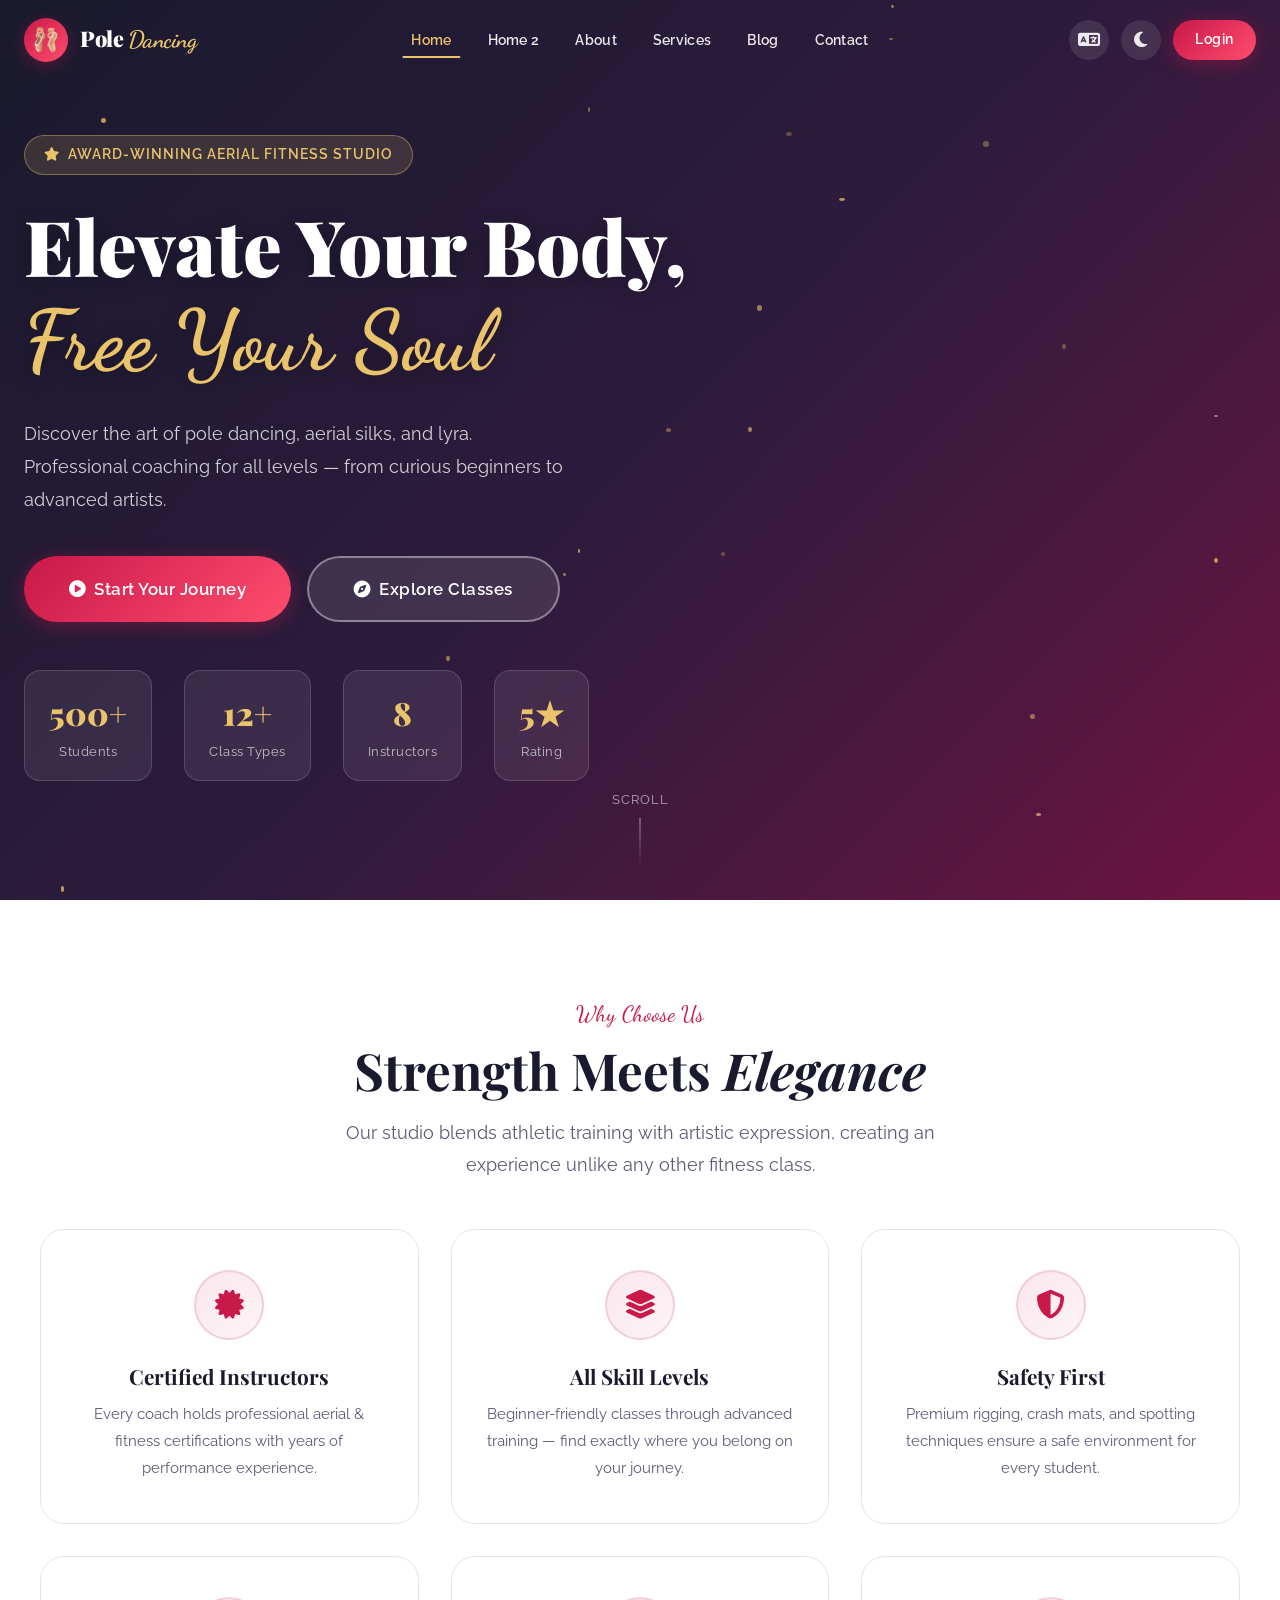
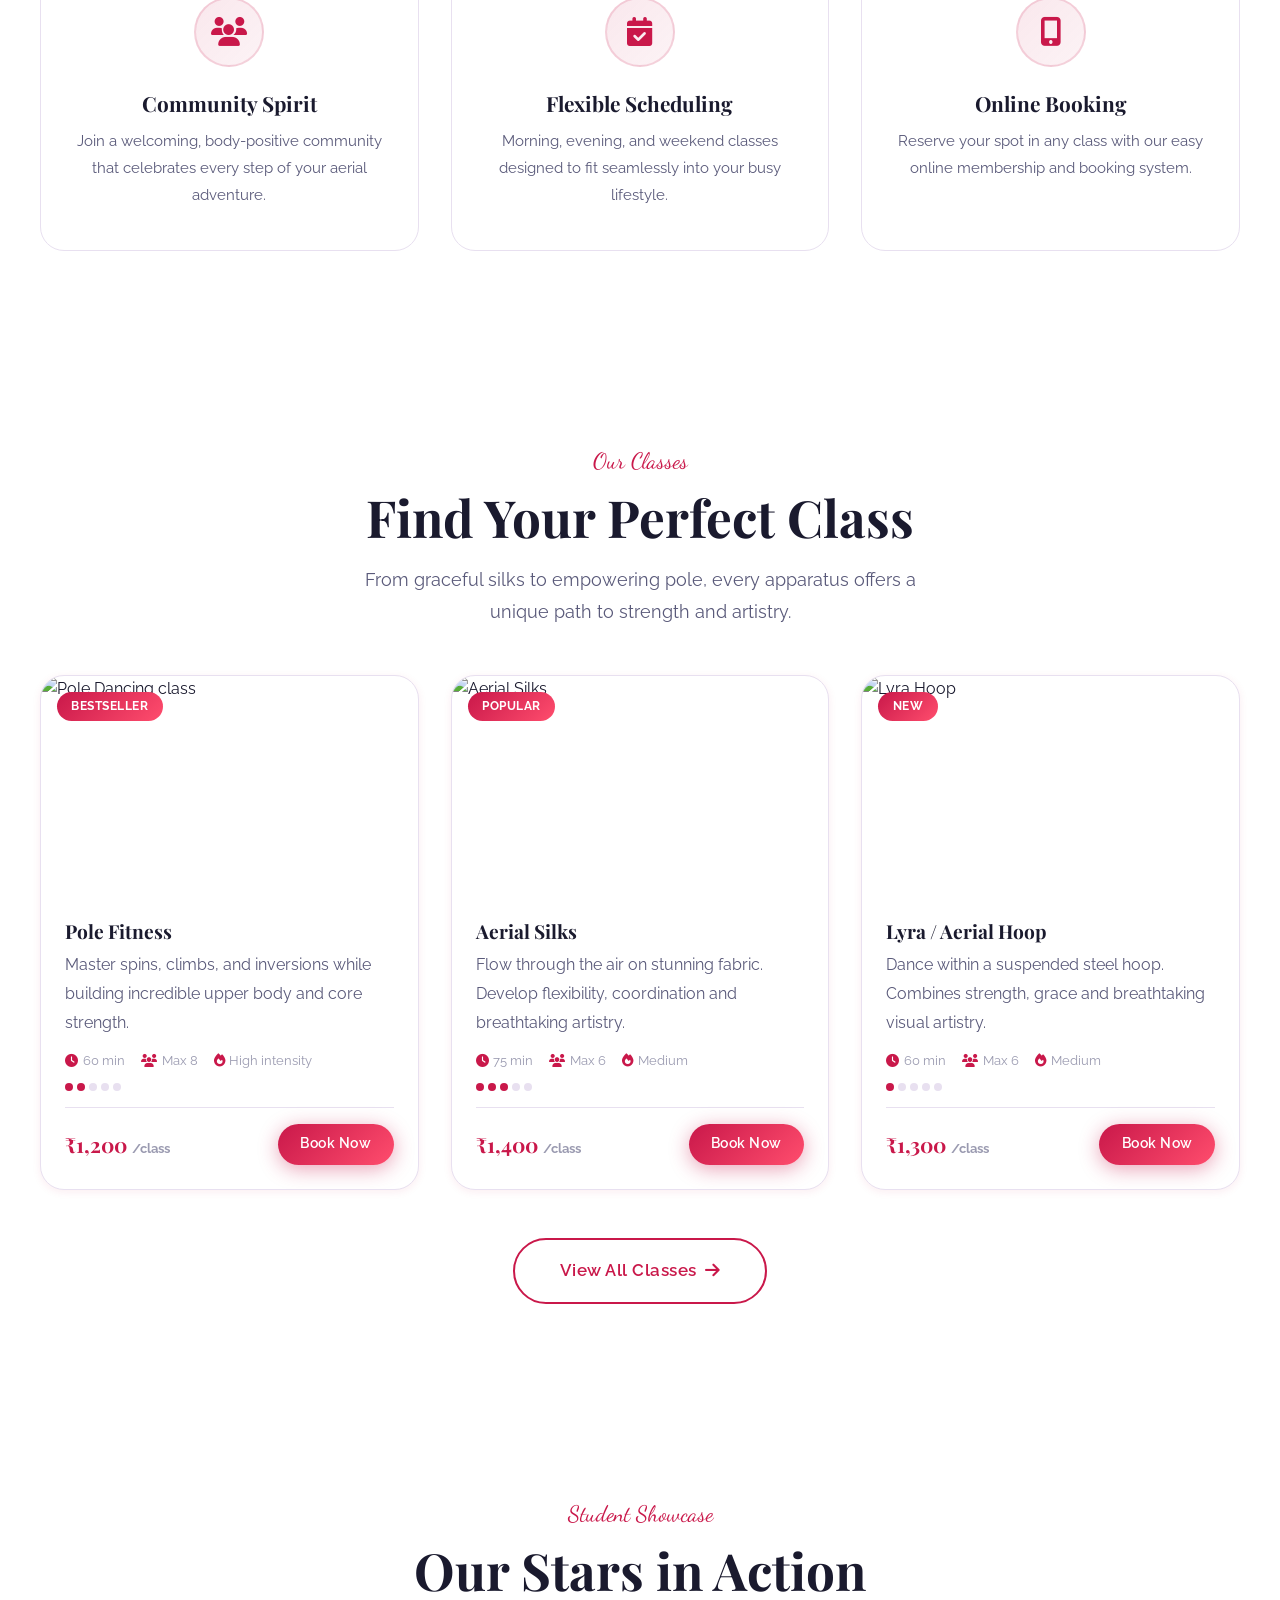
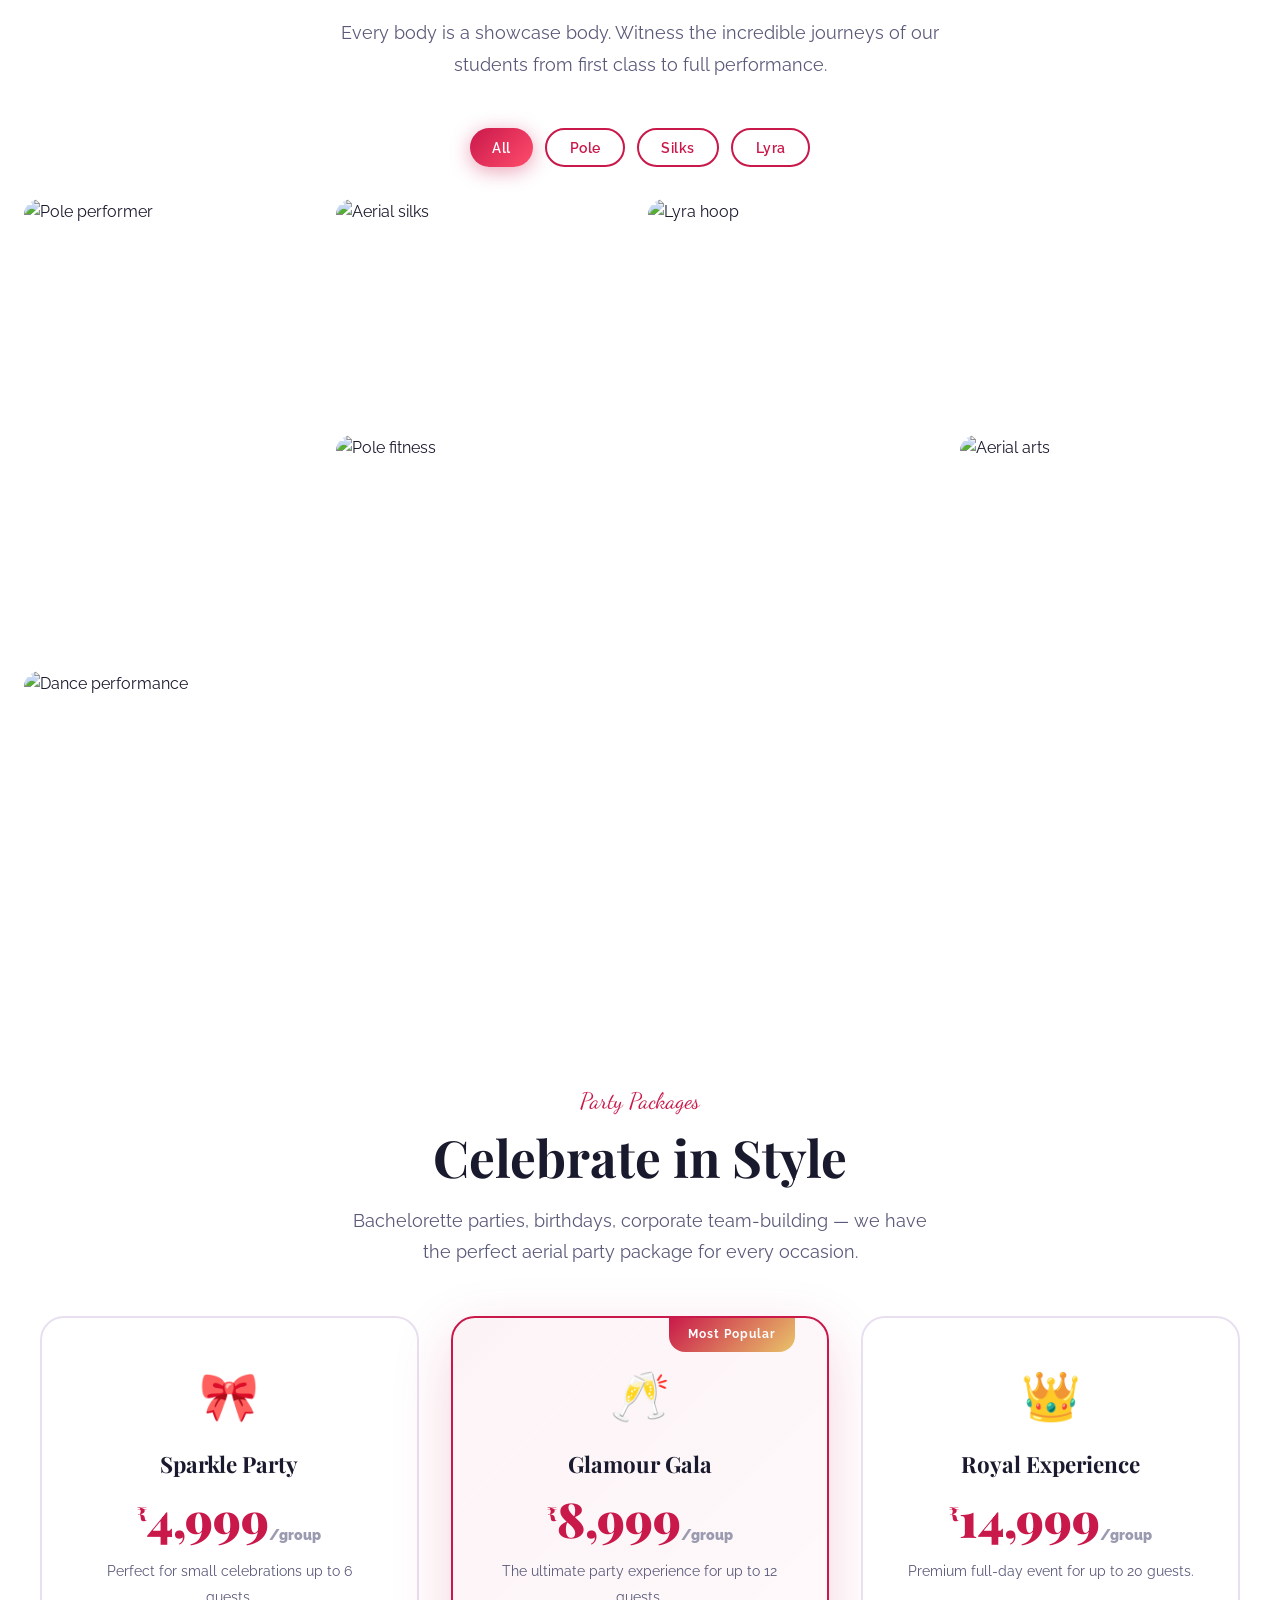
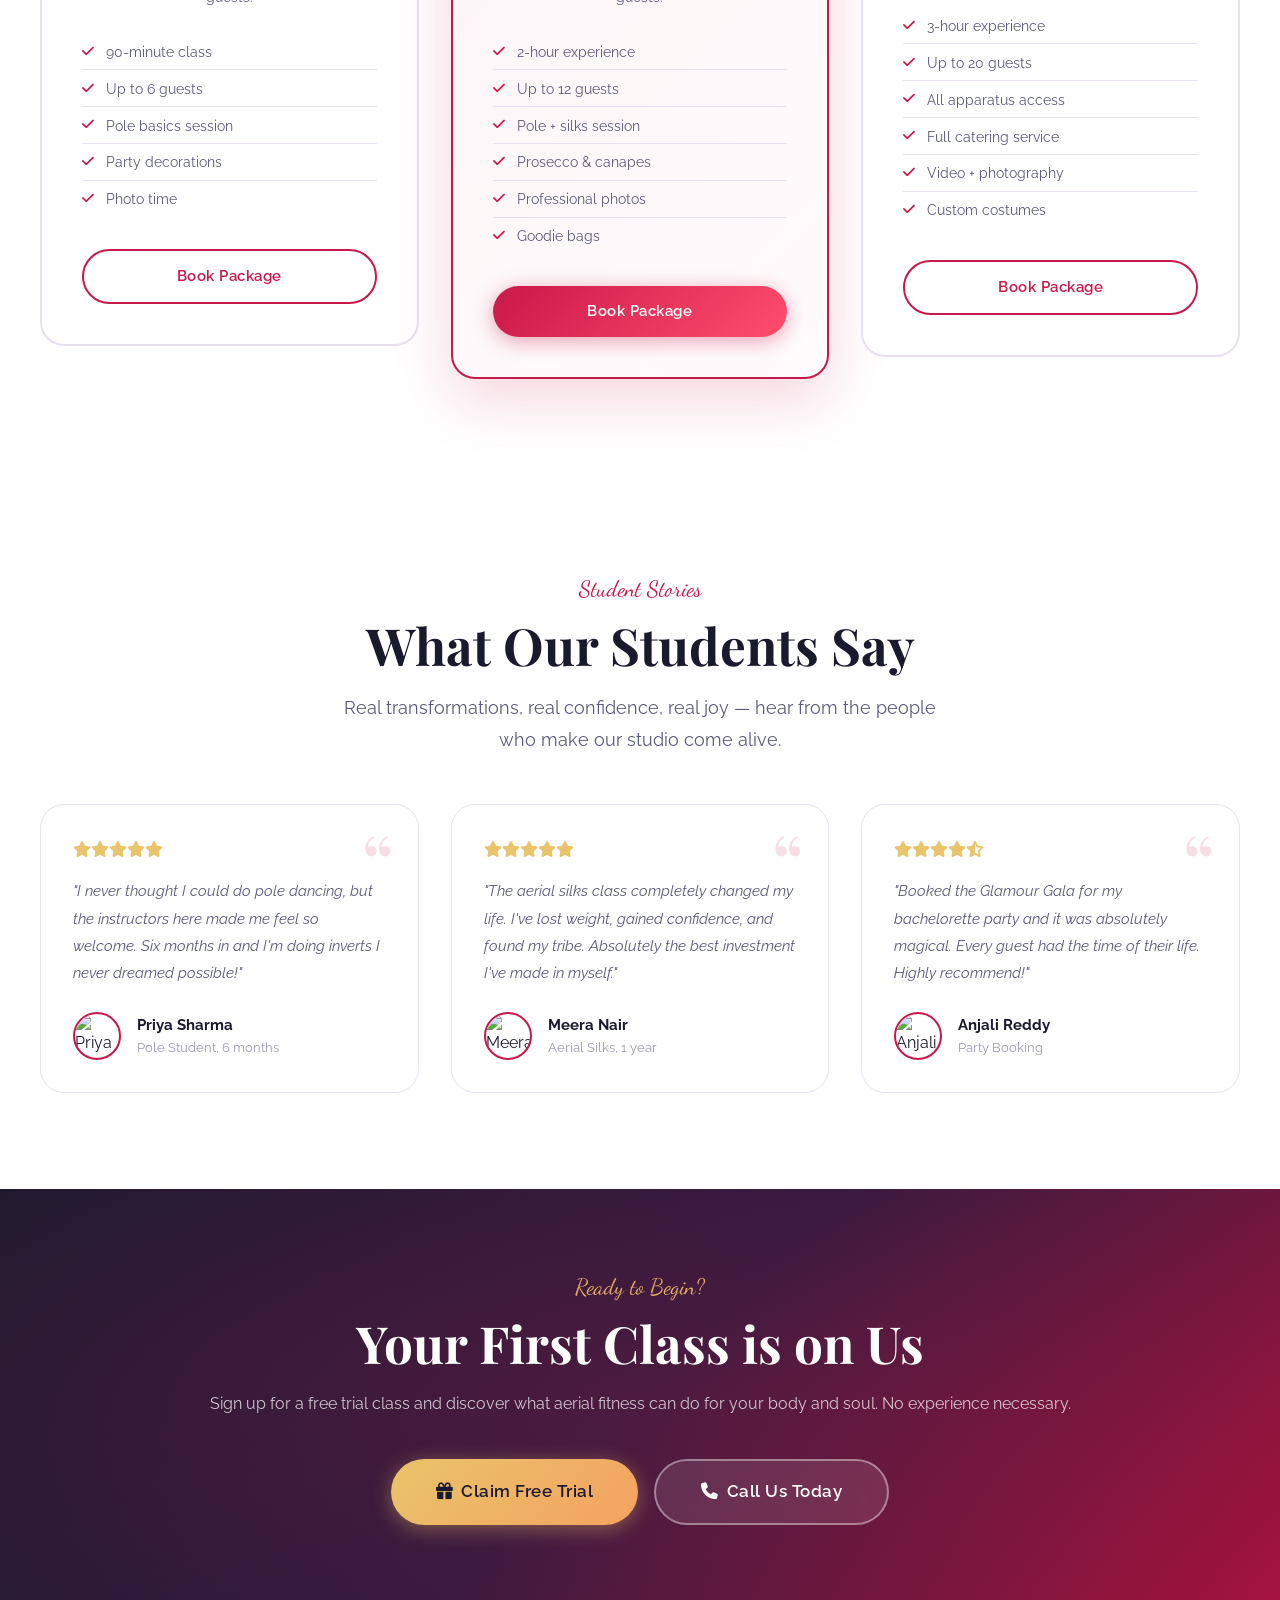
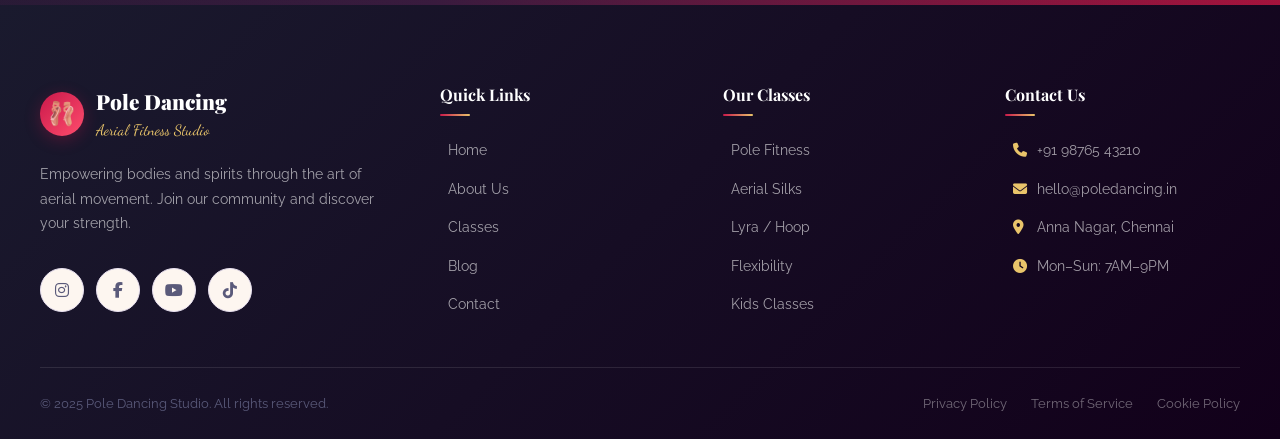
==== commit d9b5240b: "Fix asset paths and cross-page links for root-level index.html" ====
--- a/index.html
+++ b/index.html
@@ -6,9 +6,9 @@
   <meta name="description" content="Pole Dancing & Aerial Fitness Studio — Transform your strength, grace, and confidence. Classes in pole, silks, lyra & more." />
   <meta name="keywords" content="pole dancing, aerial fitness, silks, lyra, hoop, aerial arts, dance studio" />
   <title>Pole Dancing Studio — Home</title>
-  <link rel="stylesheet" href="../assets/css/style.css" />
-  <link rel="stylesheet" href="../assets/css/dark-mode.css" />
-  <link id="rtl-stylesheet" rel="stylesheet" href="../assets/css/rtl.css" disabled />
+  <link rel="stylesheet" href="assets/css/style.css" />
+  <link rel="stylesheet" href="assets/css/dark-mode.css" />
+  <link id="rtl-stylesheet" rel="stylesheet" href="assets/css/rtl.css" disabled />
   <link rel="stylesheet" href="https://cdnjs.cloudflare.com/ajax/libs/font-awesome/6.5.0/css/all.min.css" />
 </head>
 <body>
@@ -25,11 +25,11 @@
     <!-- Desktop Nav -->
     <ul class="nav-menu">
       <li><a href="index.html" class="nav-link active">Home</a></li>
-      <li><a href="home2.html" class="nav-link">Home 2</a></li>
-      <li><a href="about.html" class="nav-link">About</a></li>
-      <li><a href="services.html" class="nav-link">Services</a></li>
-      <li><a href="blog.html" class="nav-link">Blog</a></li>
-      <li><a href="contact.html" class="nav-link">Contact</a></li>
+      <li><a href="pages/home2.html" class="nav-link">Home 2</a></li>
+      <li><a href="pages/about.html" class="nav-link">About</a></li>
+      <li><a href="pages/services.html" class="nav-link">Services</a></li>
+      <li><a href="pages/blog.html" class="nav-link">Blog</a></li>
+      <li><a href="pages/contact.html" class="nav-link">Contact</a></li>
     </ul>
 
     <!-- Desktop Actions -->
@@ -40,7 +40,7 @@
       <button class="nav-icon-btn" onclick="window.PD.ThemeManager.toggle()" title="Toggle Theme" aria-label="Toggle theme">
         <i class="theme-toggle-icon fas fa-moon"></i>
       </button>
-      <a href="login.html" class="btn btn-primary btn-sm">Login</a>
+      <a href="pages/login.html" class="btn btn-primary btn-sm">Login</a>
     </div>
 
     <!-- Hamburger (mobile) -->
@@ -54,15 +54,15 @@
 <div class="mobile-menu" role="dialog" aria-modal="true">
   <button class="mobile-close" aria-label="Close menu"><i class="fas fa-times"></i></button>
   <a href="index.html" class="nav-link active">Home</a>
-  <a href="home2.html" class="nav-link">Home 2</a>
-  <a href="about.html" class="nav-link">About</a>
-  <a href="services.html" class="nav-link">Services</a>
-  <a href="blog.html" class="nav-link">Blog</a>
-  <a href="contact.html" class="nav-link">Contact</a>
+  <a href="pages/home2.html" class="nav-link">Home 2</a>
+  <a href="pages/about.html" class="nav-link">About</a>
+  <a href="pages/services.html" class="nav-link">Services</a>
+  <a href="pages/blog.html" class="nav-link">Blog</a>
+  <a href="pages/contact.html" class="nav-link">Contact</a>
   <div class="mobile-menu-actions">
     <button class="btn btn-ghost" onclick="window.PD.RTLManager.toggle()"><i class="fas fa-language"></i></button>
     <button class="btn btn-ghost" onclick="window.PD.ThemeManager.toggle()"><i class="theme-toggle-icon fas fa-moon"></i></button>
-    <a href="login.html" class="btn btn-primary">Login</a>
+    <a href="pages/login.html" class="btn btn-primary">Login</a>
   </div>
 </div>
 
@@ -88,10 +88,10 @@
         Discover the art of pole dancing, aerial silks, and lyra. Professional coaching for all levels — from curious beginners to advanced artists.
       </p>
       <div class="hero-actions">
-        <a href="register.html" class="btn btn-primary btn-lg">
+        <a href="pages/register.html" class="btn btn-primary btn-lg">
           <i class="fas fa-play-circle"></i> Start Your Journey
         </a>
-        <a href="services.html" class="btn btn-ghost btn-lg">
+        <a href="pages/services.html" class="btn btn-ghost btn-lg">
           <i class="fas fa-compass"></i> Explore Classes
         </a>
       </div>
@@ -196,7 +196,7 @@
           </div>
           <div class="class-footer">
             <span class="class-price">₹1,200 <span>/class</span></span>
-            <a href="services.html" class="btn btn-primary btn-sm">Book Now</a>
+            <a href="pages/services.html" class="btn btn-primary btn-sm">Book Now</a>
           </div>
         </div>
       </div>
@@ -222,7 +222,7 @@
           </div>
           <div class="class-footer">
             <span class="class-price">₹1,400 <span>/class</span></span>
-            <a href="services.html" class="btn btn-primary btn-sm">Book Now</a>
+            <a href="pages/services.html" class="btn btn-primary btn-sm">Book Now</a>
           </div>
         </div>
       </div>
@@ -248,13 +248,13 @@
           </div>
           <div class="class-footer">
             <span class="class-price">₹1,300 <span>/class</span></span>
-            <a href="services.html" class="btn btn-primary btn-sm">Book Now</a>
+            <a href="pages/services.html" class="btn btn-primary btn-sm">Book Now</a>
           </div>
         </div>
       </div>
     </div>
     <div class="text-center" style="margin-top:3rem;">
-      <a href="services.html" class="btn btn-secondary btn-lg">View All Classes <i class="fas fa-arrow-right"></i></a>
+      <a href="pages/services.html" class="btn btn-secondary btn-lg">View All Classes <i class="fas fa-arrow-right"></i></a>
     </div>
   </div>
 </section>
@@ -326,7 +326,7 @@
           <li><i class="fas fa-check"></i> Party decorations</li>
           <li><i class="fas fa-check"></i> Photo time</li>
         </ul>
-        <a href="contact.html" class="btn btn-secondary" style="width:100%;justify-content:center;">Book Package</a>
+        <a href="pages/contact.html" class="btn btn-secondary" style="width:100%;justify-content:center;">Book Package</a>
       </div>
       <div class="package-card featured animate-on-scroll delay-2">
         <span class="package-badge">Most Popular</span>
@@ -342,7 +342,7 @@
           <li><i class="fas fa-check"></i> Professional photos</li>
           <li><i class="fas fa-check"></i> Goodie bags</li>
         </ul>
-        <a href="contact.html" class="btn btn-primary" style="width:100%;justify-content:center;">Book Package</a>
+        <a href="pages/contact.html" class="btn btn-primary" style="width:100%;justify-content:center;">Book Package</a>
       </div>
       <div class="package-card animate-on-scroll delay-3">
         <span class="package-icon">👑</span>
@@ -357,7 +357,7 @@
           <li><i class="fas fa-check"></i> Video + photography</li>
           <li><i class="fas fa-check"></i> Custom costumes</li>
         </ul>
-        <a href="contact.html" class="btn btn-secondary" style="width:100%;justify-content:center;">Book Package</a>
+        <a href="pages/contact.html" class="btn btn-secondary" style="width:100%;justify-content:center;">Book Package</a>
       </div>
     </div>
   </div>
@@ -416,8 +416,8 @@
     <h2>Your First Class is on Us</h2>
     <p>Sign up for a free trial class and discover what aerial fitness can do for your body and soul. No experience necessary.</p>
     <div class="cta-actions">
-      <a href="register.html" class="btn btn-accent btn-lg"><i class="fas fa-gift"></i> Claim Free Trial</a>
-      <a href="contact.html" class="btn btn-ghost btn-lg"><i class="fas fa-phone"></i> Call Us Today</a>
+      <a href="pages/register.html" class="btn btn-accent btn-lg"><i class="fas fa-gift"></i> Claim Free Trial</a>
+      <a href="pages/contact.html" class="btn btn-ghost btn-lg"><i class="fas fa-phone"></i> Call Us Today</a>
     </div>
   </div>
 </section>
@@ -446,21 +446,21 @@
       <h4 class="footer-heading">Quick Links</h4>
       <ul class="footer-links">
         <li><a href="index.html" class="footer-link">Home</a></li>
-        <li><a href="about.html" class="footer-link">About Us</a></li>
-        <li><a href="services.html" class="footer-link">Classes</a></li>
-        <li><a href="blog.html" class="footer-link">Blog</a></li>
-        <li><a href="contact.html" class="footer-link">Contact</a></li>
+        <li><a href="pages/about.html" class="footer-link">About Us</a></li>
+        <li><a href="pages/services.html" class="footer-link">Classes</a></li>
+        <li><a href="pages/blog.html" class="footer-link">Blog</a></li>
+        <li><a href="pages/contact.html" class="footer-link">Contact</a></li>
       </ul>
     </div>
 
     <div>
       <h4 class="footer-heading">Our Classes</h4>
       <ul class="footer-links">
-        <li><a href="services.html" class="footer-link">Pole Fitness</a></li>
-        <li><a href="services.html" class="footer-link">Aerial Silks</a></li>
-        <li><a href="services.html" class="footer-link">Lyra / Hoop</a></li>
-        <li><a href="services.html" class="footer-link">Flexibility</a></li>
-        <li><a href="services.html" class="footer-link">Kids Classes</a></li>
+        <li><a href="pages/services.html" class="footer-link">Pole Fitness</a></li>
+        <li><a href="pages/services.html" class="footer-link">Aerial Silks</a></li>
+        <li><a href="pages/services.html" class="footer-link">Lyra / Hoop</a></li>
+        <li><a href="pages/services.html" class="footer-link">Flexibility</a></li>
+        <li><a href="pages/services.html" class="footer-link">Kids Classes</a></li>
       </ul>
     </div>
 
@@ -488,6 +488,6 @@
 <!-- Back to Top -->
 <button class="back-to-top" aria-label="Back to top"><i class="fas fa-chevron-up"></i></button>
 
-<script src="../assets/js/main.js"></script>
+<script src="assets/js/main.js"></script>
 </body>
 </html>
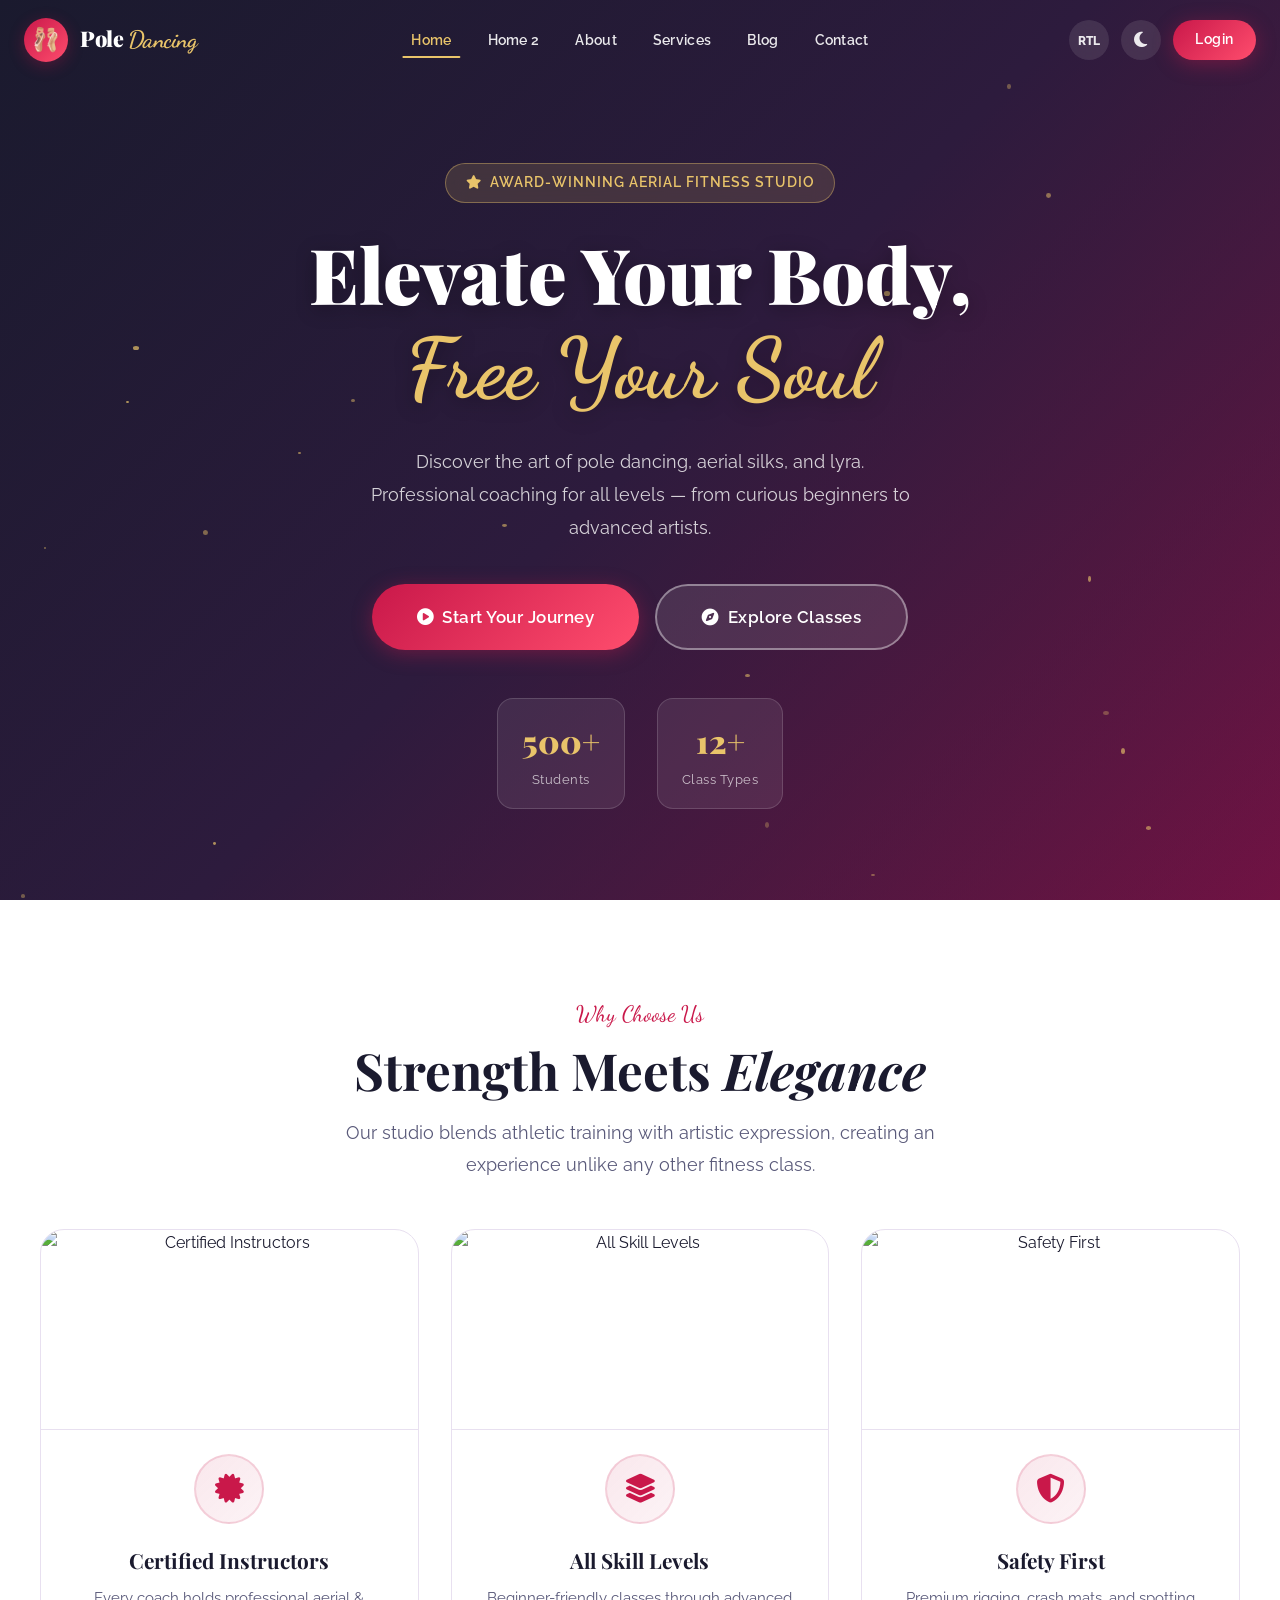
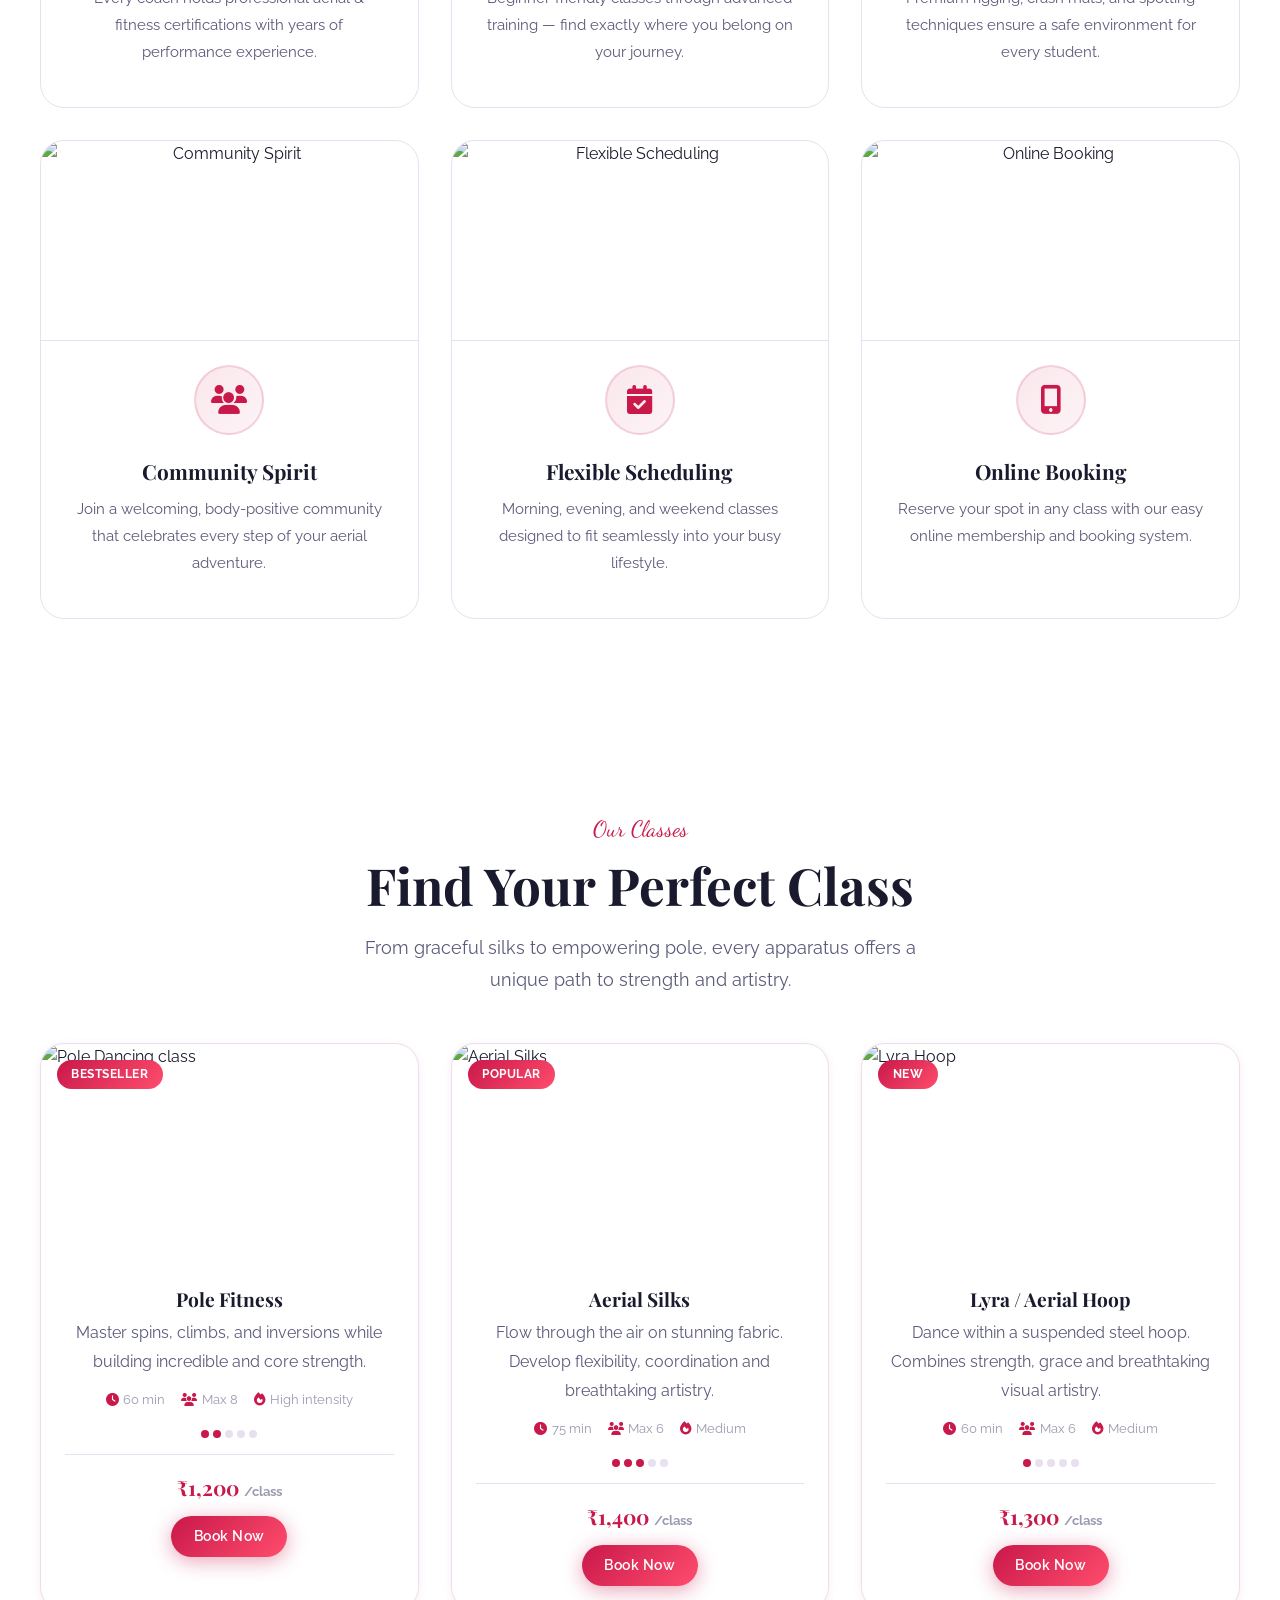
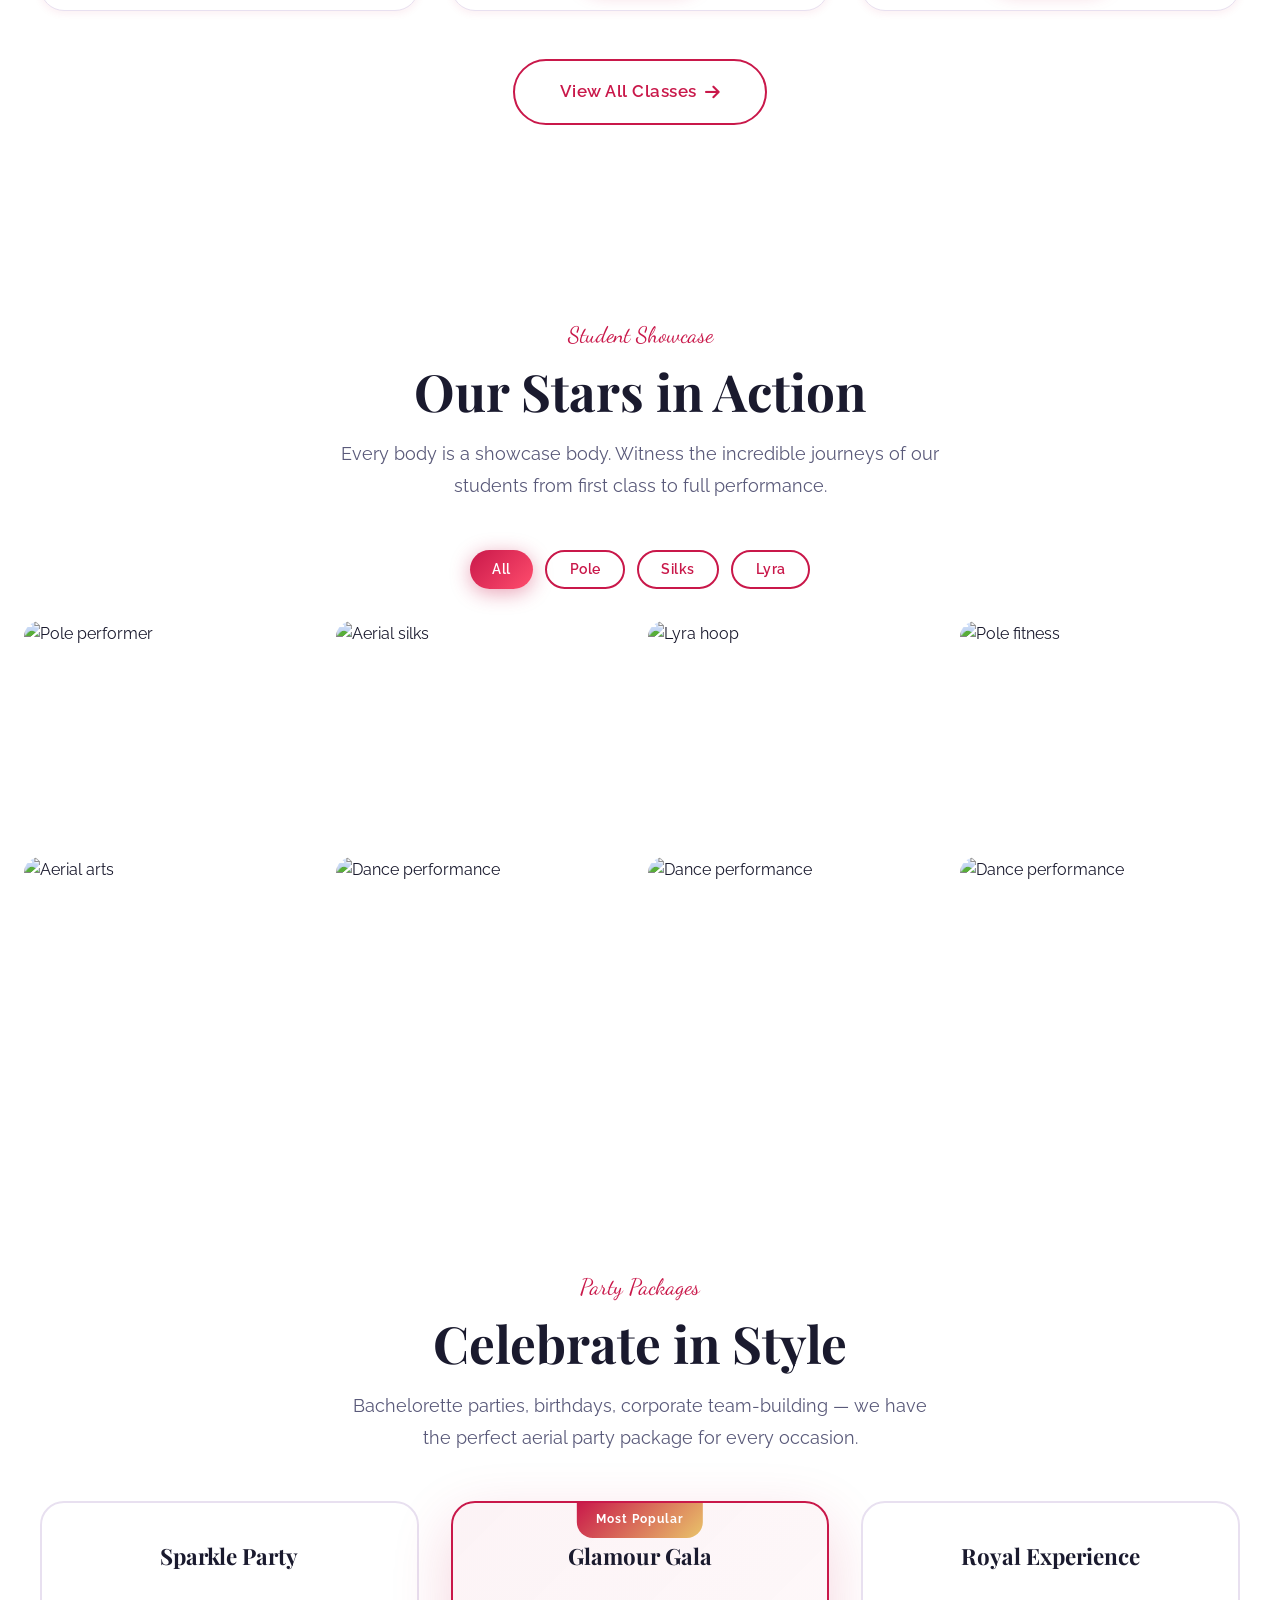
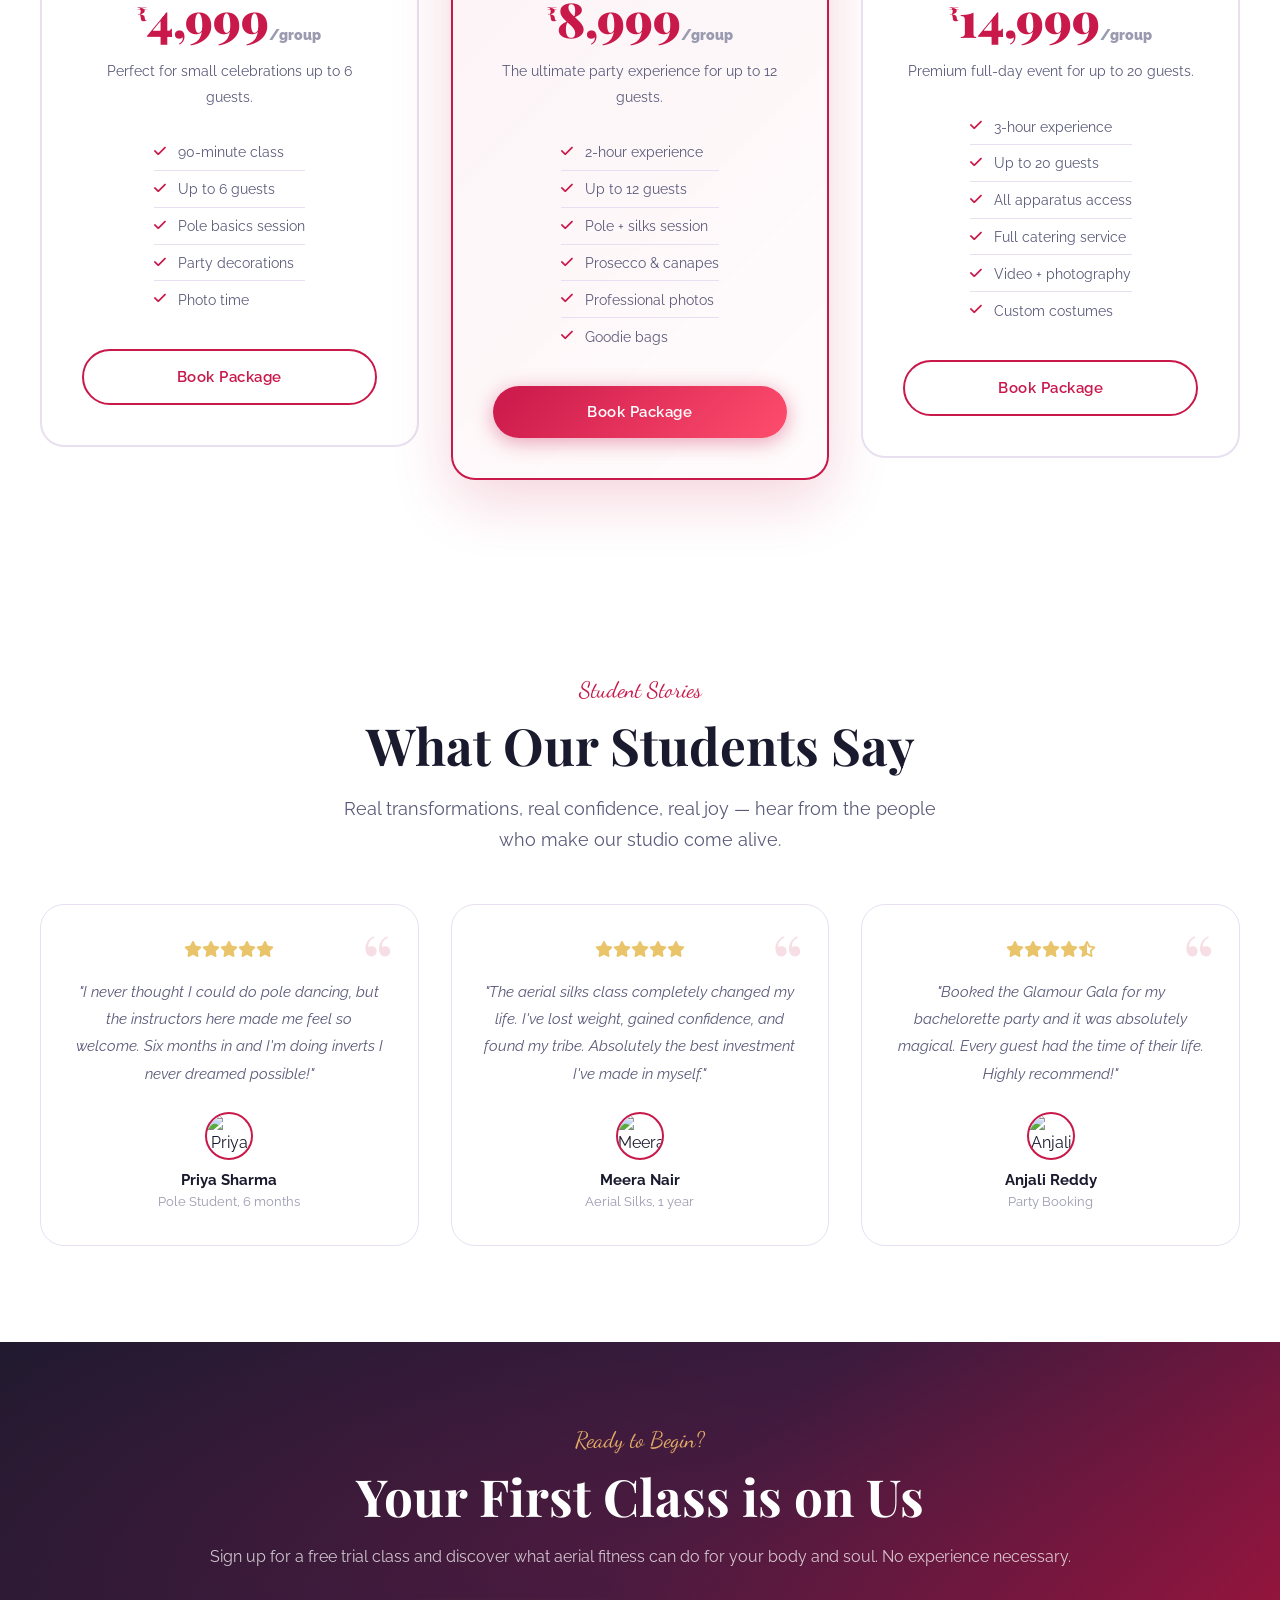
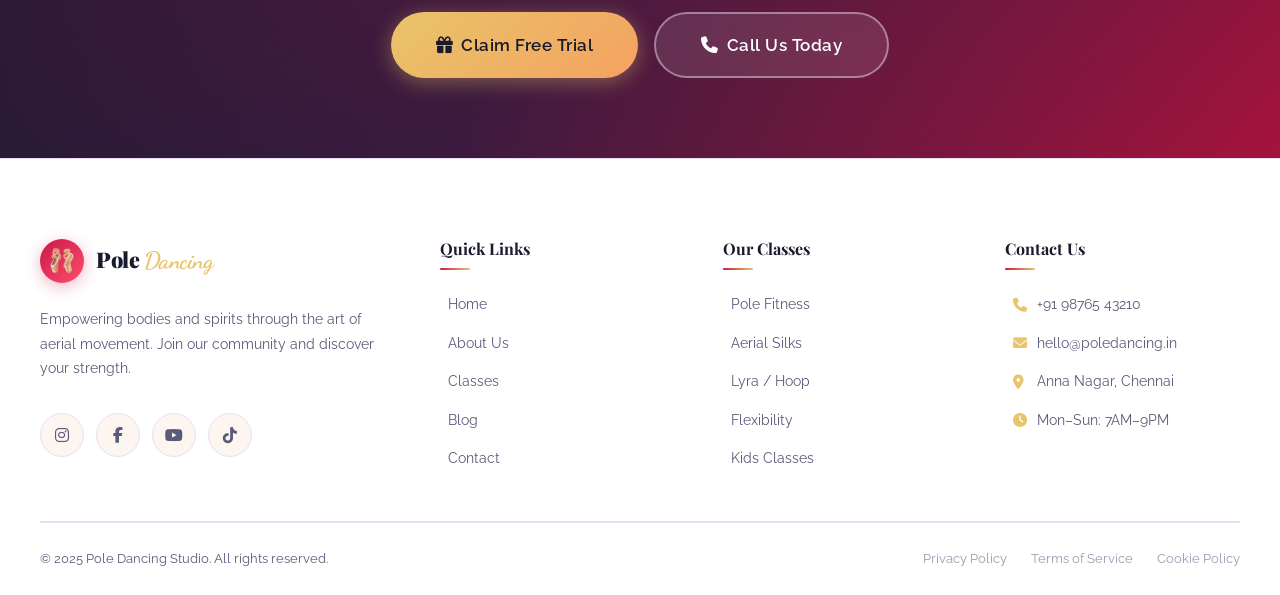
==== commit 3c3ecd19: "U" ====
--- a/index.html
+++ b/index.html
@@ -34,9 +34,7 @@
 
     <!-- Desktop Actions -->
     <div class="nav-actions">
-      <button class="nav-icon-btn" onclick="window.PD.RTLManager.toggle()" title="Toggle RTL" aria-label="Toggle RTL">
-        <i class="fas fa-language"></i>
-      </button>
+      <button class="nav-icon-btn" onclick="window.PD.RTLManager.toggle()" title="Toggle RTL" aria-label="Toggle RTL" style="font-size: 0.78rem; font-weight: 800;">RTL</button>
       <button class="nav-icon-btn" onclick="window.PD.ThemeManager.toggle()" title="Toggle Theme" aria-label="Toggle theme">
         <i class="theme-toggle-icon fas fa-moon"></i>
       </button>
@@ -60,8 +58,10 @@
   <a href="pages/blog.html" class="nav-link">Blog</a>
   <a href="pages/contact.html" class="nav-link">Contact</a>
   <div class="mobile-menu-actions">
-    <button class="btn btn-ghost" onclick="window.PD.RTLManager.toggle()"><i class="fas fa-language"></i></button>
-    <button class="btn btn-ghost" onclick="window.PD.ThemeManager.toggle()"><i class="theme-toggle-icon fas fa-moon"></i></button>
+    <div class="mobile-menu-row">
+      <button class="btn btn-ghost" onclick="window.PD.RTLManager.toggle()" style="font-weight: 800;">RTL</button>
+      <button class="btn btn-ghost" onclick="window.PD.ThemeManager.toggle()"><i class="theme-toggle-icon fas fa-moon"></i></button>
+    </div>
     <a href="pages/login.html" class="btn btn-primary">Login</a>
   </div>
 </div>
@@ -104,22 +104,12 @@
           <span class="hero-stat-number"><span data-counter data-target="12" data-suffix="+">12+</span></span>
           <span class="hero-stat-label">Class Types</span>
         </div>
-        <div class="hero-stat">
-          <span class="hero-stat-number"><span data-counter data-target="8" data-suffix="">8</span></span>
-          <span class="hero-stat-label">Instructors</span>
-        </div>
-        <div class="hero-stat">
-          <span class="hero-stat-number"><span data-counter data-target="5" data-suffix="★">5★</span></span>
-          <span class="hero-stat-label">Rating</span>
-        </div>
-      </div>
-    </div>
-  </div>
-
-  <div class="hero-scroll">
-    <span>SCROLL</span>
-    <div class="scroll-line"></div>
-  </div>
+        
+      </div>
+    </div>
+  </div>
+
+  
 </section>
 
 <!-- ══ SECTION 2: FEATURES ══ -->
@@ -132,34 +122,64 @@
     </div>
     <div class="features-grid">
       <div class="feature-card animate-on-scroll delay-1">
-        <div class="feature-icon"><i class="fas fa-certificate"></i></div>
-        <h3>Certified Instructors</h3>
-        <p>Every coach holds professional aerial & fitness certifications with years of performance experience.</p>
+        <div class="feature-card-img-wrapper">
+          <img src="https://polemovement.com/wp-content/uploads/2023/11/DSC6037-scaled-e1738353012458.jpg" alt="Certified Instructors" class="feature-card-img" />
+        </div>
+        <div class="feature-card-content">
+          <div class="feature-icon"><i class="fas fa-certificate"></i></div>
+          <h3>Certified Instructors</h3>
+          <p>Every coach holds professional aerial & fitness certifications with years of performance experience.</p>
+        </div>
       </div>
       <div class="feature-card animate-on-scroll delay-2">
-        <div class="feature-icon"><i class="fas fa-layer-group"></i></div>
-        <h3>All Skill Levels</h3>
-        <p>Beginner-friendly classes through advanced training — find exactly where you belong on your journey.</p>
+        <div class="feature-card-img-wrapper">
+          <img src="https://poleathletica.com/sites/default/files/jo_tg_v.png" alt="All Skill Levels" class="feature-card-img" />
+        </div>
+        <div class="feature-card-content">
+          <div class="feature-icon"><i class="fas fa-layer-group"></i></div>
+          <h3>All Skill Levels</h3>
+          <p>Beginner-friendly classes through advanced training — find exactly where you belong on your journey.</p>
+        </div>
       </div>
       <div class="feature-card animate-on-scroll delay-3">
-        <div class="feature-icon"><i class="fas fa-shield-alt"></i></div>
-        <h3>Safety First</h3>
-        <p>Premium rigging, crash mats, and spotting techniques ensure a safe environment for every student.</p>
+        <div class="feature-card-img-wrapper">
+          <img src="https://images.squarespace-cdn.com/content/v1/624112386586776804cee26b/1768424161124-NUHMWQ84DGDWXK9JRBSM/IMG_8281.jpg?format=750w" alt="Safety First" class="feature-card-img" />
+        </div>
+        <div class="feature-card-content">
+          <div class="feature-icon"><i class="fas fa-shield-alt"></i></div>
+          <h3>Safety First</h3>
+          <p>Premium rigging, crash mats, and spotting techniques ensure a safe environment for every student.</p>
+        </div>
       </div>
       <div class="feature-card animate-on-scroll delay-4">
-        <div class="feature-icon"><i class="fas fa-users"></i></div>
-        <h3>Community Spirit</h3>
-        <p>Join a welcoming, body-positive community that celebrates every step of your aerial adventure.</p>
+        <div class="feature-card-img-wrapper">
+          <img src="https://imgmediagumlet.lbb.in/media/2023/03/640083c456613d36aad1192a_1677755332434.jpg" alt="Community Spirit" class="feature-card-img" />
+        </div>
+        <div class="feature-card-content">
+          <div class="feature-icon"><i class="fas fa-users"></i></div>
+          <h3>Community Spirit</h3>
+          <p>Join a welcoming, body-positive community that celebrates every step of your aerial adventure.</p>
+        </div>
       </div>
       <div class="feature-card animate-on-scroll delay-5">
-        <div class="feature-icon"><i class="fas fa-calendar-check"></i></div>
-        <h3>Flexible Scheduling</h3>
-        <p>Morning, evening, and weekend classes designed to fit seamlessly into your busy lifestyle.</p>
+        <div class="feature-card-img-wrapper">
+          <img src="https://media.istockphoto.com/id/1059285504/photo/strong-and-fit-red-haired-pole-dancer-making-pole-flow.jpg?s=612x612&w=0&k=20&c=ifLlD4gZzqtQY0BoWh7ObjDIq7b2dkzDaTRQ-Q_lAFI=" alt="Flexible Scheduling" class="feature-card-img" />
+        </div>
+        <div class="feature-card-content">
+          <div class="feature-icon"><i class="fas fa-calendar-check"></i></div>
+          <h3>Flexible Scheduling</h3>
+          <p>Morning, evening, and weekend classes designed to fit seamlessly into your busy lifestyle.</p>
+        </div>
       </div>
       <div class="feature-card animate-on-scroll delay-1">
-        <div class="feature-icon"><i class="fas fa-mobile-alt"></i></div>
-        <h3>Online Booking</h3>
-        <p>Reserve your spot in any class with our easy online membership and booking system.</p>
+        <div class="feature-card-img-wrapper">
+          <img src="https://www.hotelpushpainn.com/ticket.jpg" alt="Online Booking" class="feature-card-img" />
+        </div>
+        <div class="feature-card-content">
+          <div class="feature-icon"><i class="fas fa-mobile-alt"></i></div>
+          <h3>Online Booking</h3>
+          <p>Reserve your spot in any class with our easy online membership and booking system.</p>
+        </div>
       </div>
     </div>
   </div>
@@ -173,7 +193,7 @@
       <h2 class="section-title">Find Your Perfect Class</h2>
       <p class="section-desc">From graceful silks to empowering pole, every apparatus offers a unique path to strength and artistry.</p>
     </div>
-    <div class="classes-grid">
+    <div class="classes-grid home-classes-grid">
       <div class="class-card animate-on-scroll delay-1">
         <div class="class-card-img">
           <img src="https://images.unsplash.com/photo-1518611012118-696072aa579a?w=600&q=80" alt="Pole Dancing class" loading="lazy" />
@@ -181,7 +201,7 @@
         </div>
         <div class="class-card-body">
           <h3>Pole Fitness</h3>
-          <p>Master spins, climbs, and inversions while building incredible upper body and core strength.</p>
+          <p>Master spins, climbs, and inversions while building incredible and core strength.</p>
           <div class="class-meta">
             <span><i class="fas fa-clock"></i> 60 min</span>
             <span><i class="fas fa-users"></i> Max 8</span>
@@ -271,34 +291,42 @@
     <!-- Filter Buttons -->
     <div style="display:flex;gap:0.75rem;justify-content:center;flex-wrap:wrap;margin-bottom:2rem;">
       <button class="btn btn-primary btn-sm" data-filter="all">All</button>
-      <button class="btn btn-secondary btn-sm" data-filter="pole">Pole</button>
-      <button class="btn btn-secondary btn-sm" data-filter="silks">Silks</button>
-      <button class="btn btn-secondary btn-sm" data-filter="lyra">Lyra</button>
+      <button class="btn btn-secondary btn-sm" data-filter="all">Pole</button>
+      <button class="btn btn-secondary btn-sm" data-filter="all">Silks</button>
+      <button class="btn btn-secondary btn-sm" data-filter="all">Lyra</button>
     </div>
 
     <div class="gallery-grid">
-      <div class="gallery-item tall" data-category="pole">
-        <img src="https://images.unsplash.com/photo-1518611012118-696072aa579a?w=500&q=80" alt="Pole performer" loading="lazy" />
+      <div class="gallery-item" data-category="pole">
+        <img src="https://poleconvention.com/wp-content/uploads/2019/12/cardiovascular.png" alt="Pole performer" loading="lazy" />
         <div class="gallery-item-overlay"><i class="fas fa-expand"></i></div>
       </div>
       <div class="gallery-item" data-category="silks">
-        <img src="https://images.unsplash.com/photo-1571019613454-1cb2f99b2d8b?w=500&q=80" alt="Aerial silks" loading="lazy" />
+        <img src="https://static.toiimg.com/thumb/width-400,resizemode-4,msid-119940459/bt03-CC-Pole-dancing-01.jpg" alt="Aerial silks" loading="lazy" />
         <div class="gallery-item-overlay"><i class="fas fa-expand"></i></div>
       </div>
       <div class="gallery-item" data-category="lyra">
-        <img src="https://images.unsplash.com/photo-1545389336-cf090694435e?w=500&q=80" alt="Lyra hoop" loading="lazy" />
-        <div class="gallery-item-overlay"><i class="fas fa-expand"></i></div>
-      </div>
-      <div class="gallery-item wide" data-category="pole">
-        <img src="https://images.unsplash.com/photo-1583454110551-21f2fa2afe61?w=800&q=80" alt="Pole fitness" loading="lazy" />
+        <img src="https://d1x85y5zfv5cxq.cloudfront.net/images/_1068xAUTO_crop_center-center_none/14310/pole9.webp" alt="Lyra hoop" loading="lazy" />
+        <div class="gallery-item-overlay"><i class="fas fa-expand"></i></div>
+      </div>
+      <div class="gallery-item" data-category="pole">
+        <img src="https://www.lupitpole.com/storage/fm/pole-dancing-and-self-expression.jpg" alt="Pole fitness" loading="lazy" />
         <div class="gallery-item-overlay"><i class="fas fa-expand"></i></div>
       </div>
       <div class="gallery-item" data-category="silks">
-        <img src="https://images.unsplash.com/photo-1601758124277-9eb8f823e6cb?w=500&q=80" alt="Aerial arts" loading="lazy" />
+        <img src="https://i.ytimg.com/vi/t42nmm7YvZQ/maxresdefault.jpg" alt="Aerial arts" loading="lazy" />
         <div class="gallery-item-overlay"><i class="fas fa-expand"></i></div>
       </div>
       <div class="gallery-item" data-category="lyra">
-        <img src="https://images.unsplash.com/photo-1549060279-7e168fcee0c2?w=500&q=80" alt="Dance performance" loading="lazy" />
+        <img src="https://th-i.thgim.com/public/children/ynpcvv/article69122239.ece/alternates/FREE_1200/DSC06175%203.jpg" alt="Dance performance" loading="lazy" />
+        <div class="gallery-item-overlay"><i class="fas fa-expand"></i></div>
+      </div>
+      <div class="gallery-item" data-category="lyra">
+        <img src="https://media.istockphoto.com/id/2207864623/photo/young-women-practicing-pole-dance-exercising-in-a-gym.jpg?s=612x612&w=0&k=20&c=Fhcec-DXbyf0qJhPaH1uoGEbIFzaPsHh75ijYzN-Wew=" alt="Dance performance" loading="lazy" />
+        <div class="gallery-item-overlay"><i class="fas fa-expand"></i></div>
+      </div>
+      <div class="gallery-item" data-category="lyra">
+        <img src="https://imgmediagumlet.lbb.in/media/2024/05/665465fcb69ae7083f302d0a_1716807164795.jpg" alt="Dance performance" loading="lazy" />
         <div class="gallery-item-overlay"><i class="fas fa-expand"></i></div>
       </div>
     </div>
@@ -315,7 +343,6 @@
     </div>
     <div class="packages-grid">
       <div class="package-card animate-on-scroll delay-1">
-        <span class="package-icon">🎀</span>
         <h3 class="package-name">Sparkle Party</h3>
         <div class="package-price"><sup>₹</sup>4,999<sub>/group</sub></div>
         <p class="package-desc">Perfect for small celebrations up to 6 guests.</p>
@@ -330,7 +357,6 @@
       </div>
       <div class="package-card featured animate-on-scroll delay-2">
         <span class="package-badge">Most Popular</span>
-        <span class="package-icon">🥂</span>
         <h3 class="package-name">Glamour Gala</h3>
         <div class="package-price"><sup>₹</sup>8,999<sub>/group</sub></div>
         <p class="package-desc">The ultimate party experience for up to 12 guests.</p>
@@ -345,7 +371,6 @@
         <a href="pages/contact.html" class="btn btn-primary" style="width:100%;justify-content:center;">Book Package</a>
       </div>
       <div class="package-card animate-on-scroll delay-3">
-        <span class="package-icon">👑</span>
         <h3 class="package-name">Royal Experience</h3>
         <div class="package-price"><sup>₹</sup>14,999<sub>/group</sub></div>
         <p class="package-desc">Premium full-day event for up to 20 guests.</p>
@@ -426,13 +451,10 @@
 <footer class="footer" aria-label="Site footer">
   <div class="footer-grid">
     <div class="footer-brand">
-      <div class="footer-brand-logo">
+      <a href="index.html" class="brand" style="text-decoration: none; margin-bottom: 1.5rem; display: inline-flex;">
         <div class="brand-logo">🩰</div>
-        <div>
-          <div class="footer-brand-name">Pole Dancing</div>
-          <div class="footer-brand-tagline">Aerial Fitness Studio</div>
-        </div>
-      </div>
+        <span class="brand-name">Pole <span>Dancing</span></span>
+      </a>
       <p class="footer-desc">Empowering bodies and spirits through the art of aerial movement. Join our community and discover your strength.</p>
       <div class="social-links">
         <a href="#" class="social-link" aria-label="Instagram"><i class="fab fa-instagram"></i></a>
--- a/assets/css/style.css
+++ b/assets/css/style.css
@@ -21,6 +21,7 @@
   --bg-primary: #ffffff;
   --bg-secondary: #fdf6f0;
   --bg-card: #ffffff;
+  --card-overlay: rgba(255, 255, 255, 0.9);
   --border: #e8e0f0;
   --shadow-sm: 0 2px 8px rgba(201, 24, 74, 0.08);
   --shadow-md: 0 8px 32px rgba(201, 24, 74, 0.12);
@@ -338,9 +339,29 @@
 .mobile-menu.open .nav-link:nth-child(6) { transition-delay: 0.35s; }
 .mobile-menu .nav-link:hover { color: var(--accent); }
 .mobile-menu-actions {
-  display: flex; gap: 1rem; margin-top: 1rem;
+  display: flex;
+  flex-direction: column;
+  align-items: center;
+  gap: 1rem;
+  width: 100%;
+  max-width: 460px;
+  margin-top: 1.5rem;
   opacity: 0; transform: translateY(20px);
   transition: opacity 0.3s ease 0.4s, transform 0.3s ease 0.4s;
+}
+.mobile-menu-row {
+  display: flex;
+  gap: 1rem;
+  width: 100%;
+  justify-content: center;
+}
+.mobile-menu-row .btn {
+  flex: 1;
+  min-width: 100px !important;
+  justify-content: center;
+}
+.mobile-menu-actions > .btn {
+  width: 100%;
 }
 .mobile-menu.open .mobile-menu-actions { opacity: 1; transform: translateY(0); }
 .mobile-close {
@@ -406,11 +427,19 @@
   position: relative;
   max-width: 1400px;
   margin: 0 auto;
-  padding: 0 1.5rem;
-  padding-top: var(--nav-height);
+  padding: 3.5rem 1.5rem;
+  padding-top: calc(var(--nav-height) + 3.5rem);
   width: 100%;
 }
-.hero-content { max-width: 700px; }
+.hero-content {
+  max-width: 750px;
+  margin: 0 auto;
+  text-align: center;
+  display: flex;
+  flex-direction: column;
+  align-items: center;
+  justify-content: center;
+}
 .hero-badge {
   display: inline-flex;
   align-items: center;
@@ -448,11 +477,14 @@
   margin-bottom: 2.5rem;
   animation: fadeInUp 0.8s ease 0.4s both;
   max-width: 550px;
+  margin-left: auto;
+  margin-right: auto;
 }
 .hero-actions {
   display: flex;
   gap: 1rem;
   flex-wrap: wrap;
+  justify-content: center;
   animation: fadeInUp 0.8s ease 0.6s both;
 }
 .hero-stats {
@@ -461,6 +493,7 @@
   margin-top: 3rem;
   animation: fadeInUp 0.8s ease 0.8s both;
   flex-wrap: wrap;
+  justify-content: center;
 }
 .hero-stat {
   text-align: center;
@@ -520,11 +553,35 @@
   background: var(--bg-card);
   border: 1px solid var(--border);
   border-radius: var(--radius-lg);
-  padding: 2.5rem 2rem;
+  padding: 0 0 2.5rem 0;
   text-align: center;
   transition: var(--transition-bounce);
   position: relative;
   overflow: hidden;
+  display: flex;
+  flex-direction: column;
+}
+.feature-card-img-wrapper {
+  width: 100%;
+  height: 200px;
+  overflow: hidden;
+  margin-bottom: 1.5rem;
+  border-bottom: 1px solid var(--border);
+}
+.feature-card-img {
+  width: 100%;
+  height: 100%;
+  object-fit: cover;
+  transition: transform 0.6s cubic-bezier(0.4, 0, 0.2, 1);
+}
+.feature-card:hover .feature-card-img {
+  transform: scale(1.08);
+}
+.feature-card-content {
+  padding: 0 2rem;
+  display: flex;
+  flex-direction: column;
+  align-items: center;
 }
 .feature-card::before {
   content: '';
@@ -597,13 +654,20 @@
   letter-spacing: 0.5px;
   text-transform: uppercase;
 }
-.class-card-body { padding: 1.5rem; }
+.class-card-body {
+  padding: 1.5rem;
+  display: flex;
+  flex-direction: column;
+  align-items: center;
+  text-align: center;
+}
 .class-card-body h3 { margin-bottom: 0.5rem; font-size: 1.2rem; }
 .class-meta {
   display: flex;
   gap: 1rem;
   margin: 0.75rem 0;
   flex-wrap: wrap;
+  justify-content: center;
 }
 .class-meta span {
   display: flex; align-items: center; gap: 0.3rem;
@@ -613,6 +677,7 @@
 .class-meta span i { color: var(--primary); }
 .class-level {
   display: flex; gap: 4px; margin: 0.5rem 0 1rem;
+  justify-content: center;
 }
 .level-dot {
   width: 8px; height: 8px;
@@ -622,10 +687,12 @@
 .level-dot.filled { background: var(--primary); }
 .class-footer {
   display: flex;
-  align-items: center;
-  justify-content: space-between;
+  flex-direction: column;
+  align-items: center;
+  gap: 0.75rem;
   padding-top: 1rem;
   border-top: 1px solid var(--border);
+  width: 100%;
 }
 .class-price { font-family: var(--font-display); font-weight: 700; font-size: 1.3rem; color: var(--primary); }
 .class-price span { font-size: 0.8rem; color: var(--text-light); font-family: var(--font-body); }
@@ -636,6 +703,17 @@
   grid-template-columns: repeat(auto-fit, minmax(250px, 1fr));
   gap: 1.5rem;
 }
+@media (min-width: 768px) and (max-width: 1023px) {
+  .apparatus-grid {
+    grid-template-columns: repeat(2, 1fr);
+  }
+  .apparatus-grid .apparatus-card:nth-child(3) {
+    grid-column: span 2;
+    justify-self: center;
+    width: 100%;
+    max-width: 350px;
+  }
+}
 .apparatus-card {
   position: relative;
   height: 350px;
@@ -656,6 +734,8 @@
   display: flex;
   flex-direction: column;
   justify-content: flex-end;
+  align-items: center;
+  text-align: center;
   padding: 2rem;
   transition: var(--transition);
 }
@@ -691,8 +771,7 @@
   overflow: hidden;
   cursor: pointer;
 }
-.gallery-item.tall { grid-row: span 2; }
-.gallery-item.wide { grid-column: span 2; }
+/* Removed unequal spans to ensure all gallery images are of uniform size */
 .gallery-item img {
   width: 100%; height: 100%;
   object-fit: cover;
@@ -723,6 +802,9 @@
   border-radius: var(--radius-lg);
   padding: 2.5rem;
   text-align: center;
+  display: flex;
+  flex-direction: column;
+  align-items: center;
   transition: var(--transition-bounce);
   position: relative;
   overflow: hidden;
@@ -737,7 +819,8 @@
 .package-card:hover.featured { transform: scale(1.03) translateY(-5px); }
 .package-badge {
   position: absolute;
-  top: -1px; right: 2rem;
+  top: -1px; left: 50%;
+  transform: translateX(-50%);
   background: linear-gradient(135deg, var(--primary), var(--accent));
   color: #fff;
   padding: 0.5rem 1.2rem;
@@ -768,7 +851,12 @@
 .package-price sup { font-size: 1.2rem; vertical-align: super; }
 .package-price sub { font-size: 0.9rem; color: var(--text-light); font-family: var(--font-body); vertical-align: bottom; }
 .package-desc { margin-bottom: 1.5rem; font-size: 0.9rem; }
-.package-features { text-align: left; margin-bottom: 2rem; }
+.package-features {
+  text-align: left;
+  margin-bottom: 2rem;
+  width: max-content;
+  max-width: 100%;
+}
 .package-features li {
   display: flex; align-items: center; gap: 0.75rem;
   padding: 0.4rem 0;
@@ -792,6 +880,10 @@
   padding: 2rem;
   transition: var(--transition-bounce);
   position: relative;
+  display: flex;
+  flex-direction: column;
+  align-items: center;
+  text-align: center;
 }
 .testimonial-card::before {
   content: '\201C';
@@ -805,7 +897,13 @@
 .testimonial-card:hover { transform: translateY(-6px); box-shadow: var(--shadow-lg); }
 .testimonial-stars { color: var(--accent); margin-bottom: 1rem; font-size: 1rem; }
 .testimonial-text { font-style: italic; margin-bottom: 1.5rem; font-size: 0.95rem; }
-.testimonial-author { display: flex; align-items: center; gap: 1rem; }
+.testimonial-author {
+  display: flex;
+  flex-direction: column;
+  align-items: center;
+  gap: 0.5rem;
+  text-align: center;
+}
 .testimonial-avatar {
   width: 48px; height: 48px;
   border-radius: 50%;
@@ -839,6 +937,18 @@
 .cta-banner h2 { color: #fff; margin-bottom: 1rem; position: relative; }
 .cta-banner p { color: rgba(255,255,255,0.75); margin-bottom: 2.5rem; position: relative; }
 .cta-actions { display: flex; gap: 1rem; justify-content: center; flex-wrap: wrap; position: relative; }
+
+/* Ensure all buttons inside a section action area containing multiple buttons are of identical size */
+.hero-actions .btn,
+.cta-actions .btn,
+.hero2-actions .btn,
+.about-actions .btn,
+.contact-actions .btn,
+.mobile-menu-actions .btn {
+  min-width: 220px;
+  justify-content: center;
+  align-items: center;
+}
 
 /* ── Membership ── */
 .membership-section {
@@ -856,6 +966,9 @@
   padding: 2.5rem 2rem;
   text-align: center;
   transition: var(--transition-bounce);
+  display: flex;
+  flex-direction: column;
+  align-items: center;
 }
 .membership-card:hover { transform: translateY(-8px); box-shadow: var(--shadow-xl); border-color: var(--primary-light); }
 .membership-card.popular { border-color: var(--primary); position: relative; }
@@ -900,6 +1013,8 @@
 .membership-features {
   text-align: left;
   margin-bottom: 2rem;
+  width: max-content;
+  max-width: 100%;
 }
 .membership-features li {
   display: flex; align-items: center; gap: 0.6rem;
@@ -991,11 +1106,18 @@
   font-weight: 700;
   letter-spacing: 0.5px;
 }
-.blog-card-body { padding: 1.5rem; }
+.blog-card-body {
+  padding: 1.5rem;
+  display: flex;
+  flex-direction: column;
+  align-items: center;
+  text-align: center;
+}
 .blog-meta {
   display: flex; gap: 1rem;
   font-size: 0.8rem; color: var(--text-light);
   margin-bottom: 0.75rem;
+  justify-content: center;
 }
 .blog-meta span { display: flex; align-items: center; gap: 0.3rem; }
 .blog-card-body h3 { font-size: 1.1rem; margin-bottom: 0.5rem; transition: var(--transition); }
@@ -1005,6 +1127,7 @@
   display: inline-flex; align-items: center; gap: 0.4rem;
   color: var(--primary); font-weight: 600; font-size: 0.88rem;
   transition: var(--transition);
+  margin: 0 auto;
 }
 .blog-read-more:hover { gap: 0.7rem; }
 .blog-read-more:hover i { transform: translateX(3px); }
@@ -1034,7 +1157,7 @@
   color: #fff; font-size: 1rem;
   flex-shrink: 0;
 }
-.contact-item-label { font-size: 0.78rem; color: var(--text-light); letter-spacing: 0.5px; text-transform: uppercase; }
+.contact-item-label { font-size: 0.78rem; color: var(--text-secondary); font-weight: 700; letter-spacing: 0.5px; text-transform: uppercase; }
 .contact-item-value { font-weight: 600; font-size: 0.95rem; color: var(--text-primary); }
 .social-links { display: flex; gap: 0.75rem; margin-top: 2rem; }
 .social-link {
@@ -1080,34 +1203,76 @@
 /* Auth pages */
 .auth-container {
   min-height: 100vh;
-  display: grid;
-  grid-template-columns: 1fr;
+  display: flex;
+  align-items: center;
+  justify-content: center;
   background: var(--bg-primary);
+  width: 100%;
 }
 .auth-side {
-  background: linear-gradient(135deg, var(--secondary) 0%, #2d1b3d 50%, var(--primary-dark) 100%);
   display: none;
-  padding: 3rem;
+}
+.auth-form-side {
+  position: relative;
+  display: flex;
   flex-direction: column;
   justify-content: center;
-  position: relative;
-  overflow: hidden;
-}
-.auth-side-content { position: relative; color: #fff; text-align: center; }
-.auth-form-side {
-  display: flex;
-  flex-direction: column;
+  align-items: center;
+  padding: 6rem 1.5rem 3rem;
+  min-height: 100vh;
+  width: 100%;
+}
+.auth-form-container {
+  max-width: 440px;
+  margin: 0 auto;
+  width: 100%;
+  background: var(--bg-card);
+  padding: 2.5rem;
+  border-radius: var(--radius-lg);
+  border: 1px solid var(--border);
+  box-shadow: var(--shadow-lg);
+  position: relative;
+  transition: var(--transition);
+}
+.auth-controls {
+  position: absolute;
+  top: 1.5rem;
+  right: 1.5rem;
+  display: flex;
+  gap: 0.5rem;
+  z-index: 1000;
+}
+.auth-controls .nav-icon-btn {
+  width: 40px;
+  height: 40px;
+  border-radius: 50%;
+  display: flex;
+  align-items: center;
   justify-content: center;
-  padding: 2rem 1.5rem;
-  min-height: 100vh;
-}
-.auth-form-container { max-width: 420px; margin: 0 auto; width: 100%; }
+  font-size: 1.1rem;
+  color: var(--text-primary);
+  background: var(--bg-secondary);
+  border: 1px solid var(--border);
+  box-shadow: var(--shadow-sm);
+  transition: var(--transition-bounce);
+}
+.auth-controls .nav-icon-btn:hover {
+  background: var(--primary);
+  color: #fff;
+  border-color: var(--primary);
+  transform: translateY(-2px);
+}
 .auth-logo {
-  display: flex; align-items: center; gap: 0.75rem;
+  display: flex; align-items: center; justify-content: center; gap: 0.75rem;
   margin-bottom: 2rem;
-}
-.auth-title { font-size: 2rem; margin-bottom: 0.5rem; }
-.auth-subtitle { color: var(--text-secondary); margin-bottom: 2rem; font-size: 0.95rem; }
+  text-decoration: none;
+}
+.auth-logo .brand-name {
+  color: var(--text-primary);
+  font-size: 1.25rem;
+}
+.auth-title { font-size: 2rem; margin-bottom: 0.5rem; text-align: center; }
+.auth-subtitle { color: var(--text-secondary); margin-bottom: 2rem; font-size: 0.95rem; text-align: center; }
 .auth-divider {
   display: flex; align-items: center; gap: 1rem;
   margin: 1.5rem 0;
@@ -1119,6 +1284,36 @@
 .auth-footer { text-align: center; margin-top: 1.5rem; font-size: 0.9rem; color: var(--text-secondary); }
 .auth-footer a { color: var(--primary); font-weight: 600; }
 .auth-footer a:hover { text-decoration: underline; }
+
+/* Responsive styles for Auth pages (mainly for 360px) */
+@media (max-width: 480px) {
+  .auth-form-side {
+    padding: 5rem 1rem 2rem;
+  }
+  .auth-form-container {
+    padding: 2rem 1.25rem;
+    border-radius: var(--radius-md);
+  }
+  .auth-controls {
+    position: absolute;
+    top: 1rem;
+    right: 1rem;
+    bottom: auto;
+  }
+}
+
+/* RTL overrides for Auth controls */
+[dir="rtl"] .auth-controls {
+  right: auto;
+  left: 1.5rem;
+}
+@media (max-width: 480px) {
+  [dir="rtl"] .auth-controls {
+    right: auto;
+    left: 1rem;
+  }
+}
+
 .checkbox-group { display: flex; align-items: flex-start; gap: 0.75rem; }
 .checkbox-group input { margin-top: 3px; accent-color: var(--primary); }
 .password-toggle {
@@ -1206,9 +1401,11 @@
 
 /* ── Footer ── */
 .footer {
-  background: linear-gradient(135deg, var(--secondary) 0%, #12001a 100%);
+  background: var(--bg-primary);
   padding: 5rem 1.5rem 0;
-  color: rgba(255,255,255,0.8);
+  color: var(--text-secondary);
+  border-top: 1px solid var(--border);
+  transition: var(--transition);
 }
 .footer-grid {
   display: grid;
@@ -1217,18 +1414,19 @@
   max-width: 1200px;
   margin: 0 auto;
   padding-bottom: 3rem;
-  border-bottom: 1px solid rgba(255,255,255,0.1);
+  border-bottom: 1px solid var(--border);
 }
 .footer-brand { grid-column: 1; }
+.footer .brand-name { color: var(--text-primary) !important; }
 .footer-brand-logo { display: flex; align-items: center; gap: 0.75rem; margin-bottom: 1.25rem; }
-.footer-brand-name { font-family: var(--font-display); font-weight: 900; color: #fff; font-size: 1.3rem; }
-.footer-brand-tagline { color: var(--accent); font-family: var(--font-script); font-size: 0.95rem; }
-.footer-desc { font-size: 0.9rem; line-height: 1.7; margin-bottom: 1.5rem; color: rgba(255,255,255,0.6); }
+.footer-brand-name { font-family: var(--font-display); font-weight: 900; color: var(--text-primary); font-size: 1.3rem; }
+.footer-brand-tagline { color: var(--primary); font-family: var(--font-script); font-size: 0.95rem; }
+.footer-desc { font-size: 0.9rem; line-height: 1.7; margin-bottom: 1.5rem; color: var(--text-secondary); }
 .footer-heading {
   font-family: var(--font-display);
   font-size: 1rem;
   font-weight: 700;
-  color: #fff;
+  color: var(--text-primary);
   margin-bottom: 1.25rem;
   position: relative;
   padding-bottom: 0.75rem;
@@ -1243,7 +1441,7 @@
 }
 .footer-links { display: flex; flex-direction: column; gap: 0.6rem; }
 .footer-link {
-  color: rgba(255,255,255,0.6);
+  color: var(--text-secondary);
   font-size: 0.88rem;
   transition: var(--transition);
   display: flex; align-items: center; gap: 0.5rem;
@@ -1255,18 +1453,19 @@
   background: var(--accent);
   transition: width 0.3s ease;
 }
-.footer-link:hover { color: var(--accent); padding-left: 8px; }
+.footer-link:hover { color: var(--primary); padding-left: 8px; }
 .footer-link:hover::before { width: 12px; }
 .footer-bottom {
   max-width: 1200px; margin: 0 auto;
   padding: 1.5rem 0;
   display: flex; align-items: center; justify-content: space-between;
   flex-wrap: wrap; gap: 1rem;
-  font-size: 0.82rem; color: rgba(255,255,255,0.4);
+  font-size: 0.82rem; color: var(--text-light);
+  border-top: 1px solid var(--border);
 }
 .footer-bottom-links { display: flex; gap: 1.5rem; }
-.footer-bottom-links a { color: rgba(255,255,255,0.4); transition: var(--transition); }
-.footer-bottom-links a:hover { color: var(--accent); }
+.footer-bottom-links a { color: var(--text-light); transition: var(--transition); }
+.footer-bottom-links a:hover { color: var(--primary); }
 
 /* ── Schedule Table ── */
 .schedule-table {
@@ -1542,10 +1741,13 @@
 @media (min-width: 768px) {
   .form-row { grid-template-columns: 1fr 1fr; }
   .contact-grid { grid-template-columns: 1fr 1fr; }
-  .auth-container { grid-template-columns: 1fr 1fr; }
-  .auth-side { display: flex; }
   .auth-form-side { padding: 3rem; }
-  .footer-grid { grid-template-columns: 1.5fr 1fr 1fr 1fr; }
+}
+@media (min-width: 768px) and (max-width: 1023px) {
+  .footer-grid {
+    grid-template-columns: repeat(2, 1fr) !important;
+    gap: 3rem;
+  }
 }
 
 /* 1024px Desktop */
@@ -1555,12 +1757,26 @@
   .hamburger { display: none; }
   .hero-container { padding-bottom: 4rem; }
   .gallery-grid { grid-template-columns: repeat(4, 1fr); }
+  .footer-grid { grid-template-columns: 1.5fr 1fr 1fr 1fr; }
 }
 
 /* 1440px Large Desktop */
 @media (min-width: 1440px) {
   .container { max-width: 1300px; }
   .container-lg { max-width: 1500px; }
+  .features-grid {
+    display: flex;
+    flex-wrap: wrap;
+    justify-content: center;
+    gap: 2rem;
+  }
+  .features-grid .feature-card {
+    flex: 0 1 calc(25% - 1.5rem);
+    min-width: 280px;
+  }
+  .classes-grid {
+    grid-template-columns: repeat(3, 1fr);
+  }
 }
 
 /* Mobile tweaks */
@@ -1580,3 +1796,67 @@
   .footer-grid { grid-template-columns: 1fr; }
   .gallery-grid { grid-template-columns: 1fr; }
 }
+
+/* ── Additional Card Layout & Centering Tweaks ── */
+
+/* Classes & Testimonials (3rd card centered in 768px and 1024px) */
+@media (min-width: 768px) and (max-width: 1200px) {
+  .classes-grid {
+    grid-template-columns: repeat(2, 1fr) !important;
+  }
+  .home-classes-grid .class-card:nth-child(3) {
+    grid-column: span 2;
+    justify-self: center;
+    width: 100%;
+    max-width: 440px;
+  }
+  
+  .testimonials-grid {
+    grid-template-columns: repeat(2, 1fr) !important;
+  }
+  .testimonials-grid .testimonial-card:nth-child(3) {
+    grid-column: span 2;
+    justify-self: center;
+    width: 100%;
+    max-width: 440px;
+  }
+}
+
+/* Party Packages (3rd card centered in 768px) */
+@media (min-width: 768px) and (max-width: 1023px) {
+  .packages-grid {
+    grid-template-columns: repeat(2, 1fr) !important;
+  }
+  .packages-grid .package-card:nth-child(3) {
+    grid-column: span 2;
+    justify-self: center;
+    width: 100%;
+    max-width: 320px;
+  }
+}
+
+/* Membership Plans on home2 (3rd card centered in 768px) */
+@media (min-width: 768px) and (max-width: 1023px) {
+  .membership-grid {
+    grid-template-columns: repeat(2, 1fr) !important;
+  }
+  .membership-grid .membership-card:nth-child(3) {
+    grid-column: span 2;
+    justify-self: center;
+    width: 100%;
+    max-width: 350px;
+  }
+}
+
+/* Meet the Team on home2 (4th card centered in 1024px) */
+@media (min-width: 1024px) and (max-width: 1200px) {
+  .team-grid {
+    grid-template-columns: repeat(3, 1fr) !important;
+  }
+  .team-grid .team-card:nth-child(4) {
+    grid-column: span 3;
+    justify-self: center;
+    width: 100%;
+    max-width: 280px;
+  }
+}
--- a/assets/css/dark-mode.css
+++ b/assets/css/dark-mode.css
@@ -6,6 +6,7 @@
   --bg-primary: #0d0d1a;
   --bg-secondary: #12121f;
   --bg-card: #1a1a2e;
+  --card-overlay: rgba(26, 26, 46, 0.92);
   --text-primary: #f0eaf8;
   --text-secondary: #a8a4c0;
   --text-light: #6b6888;
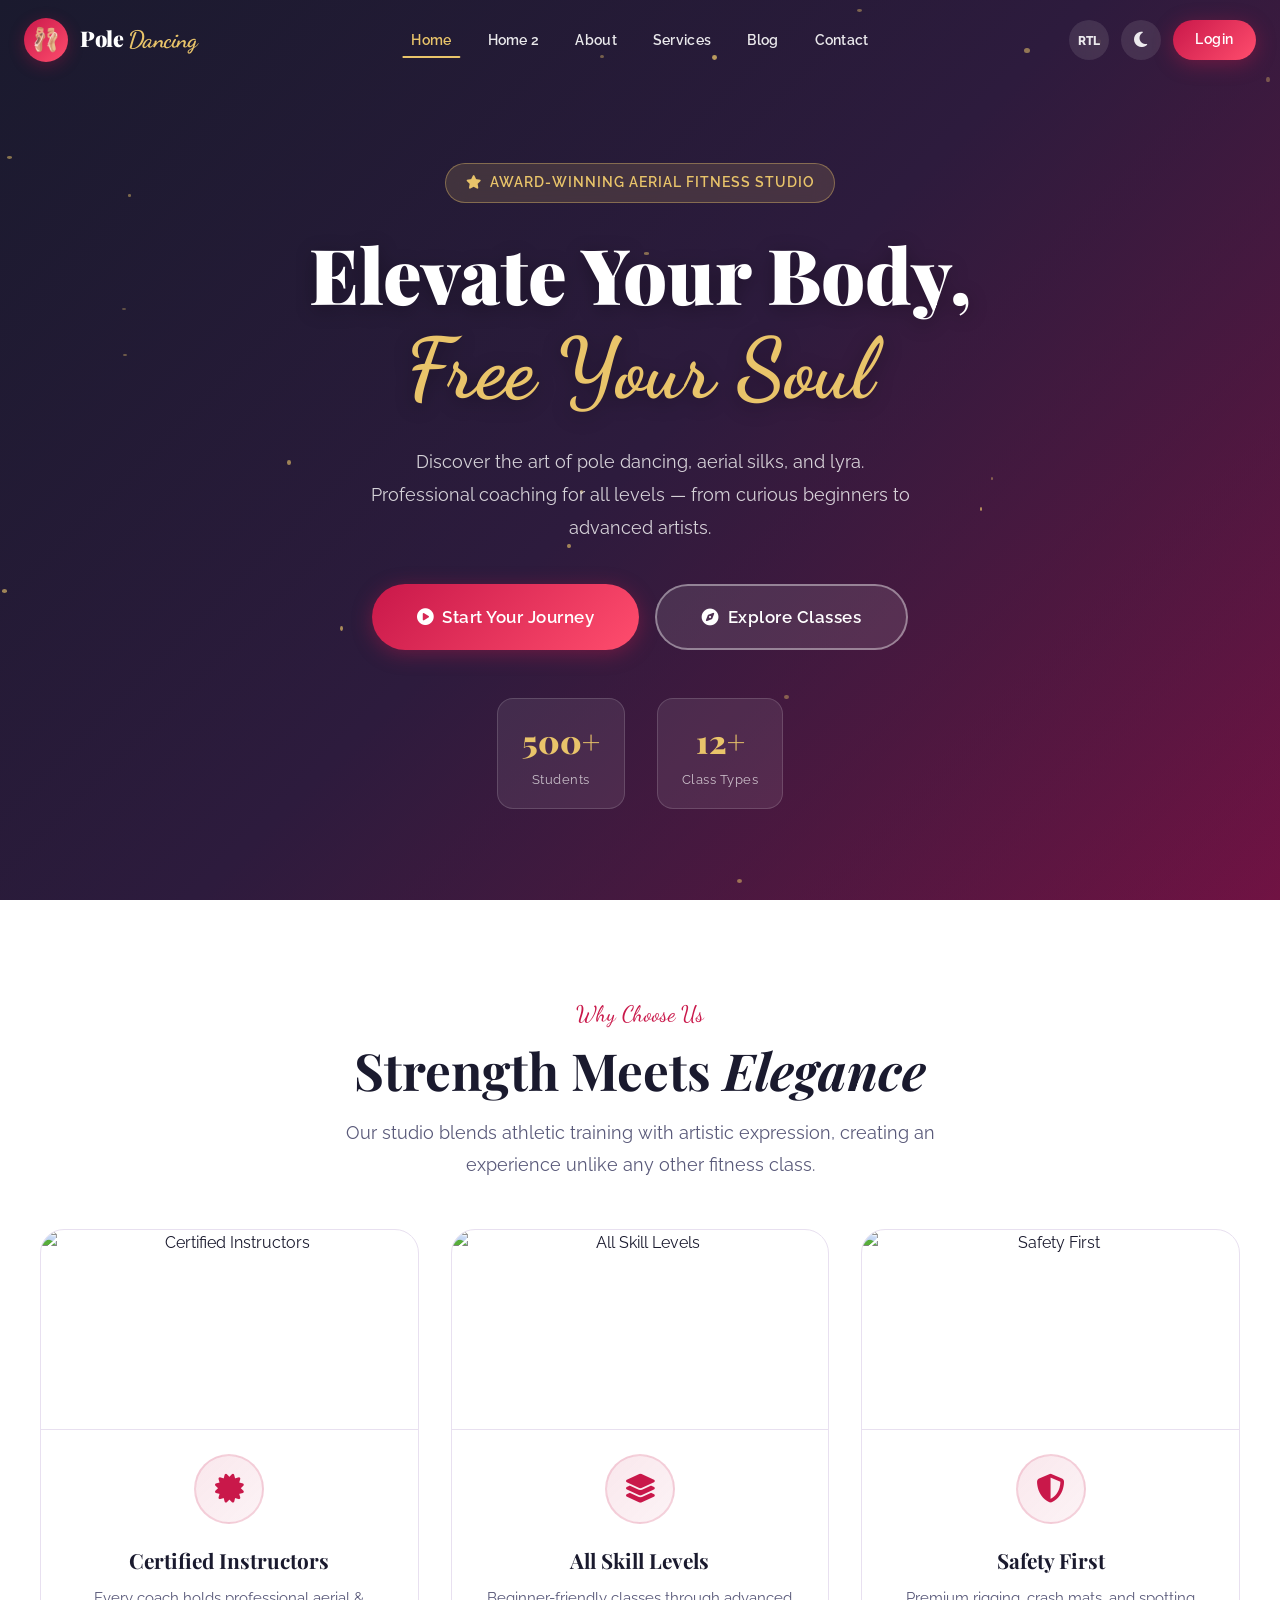
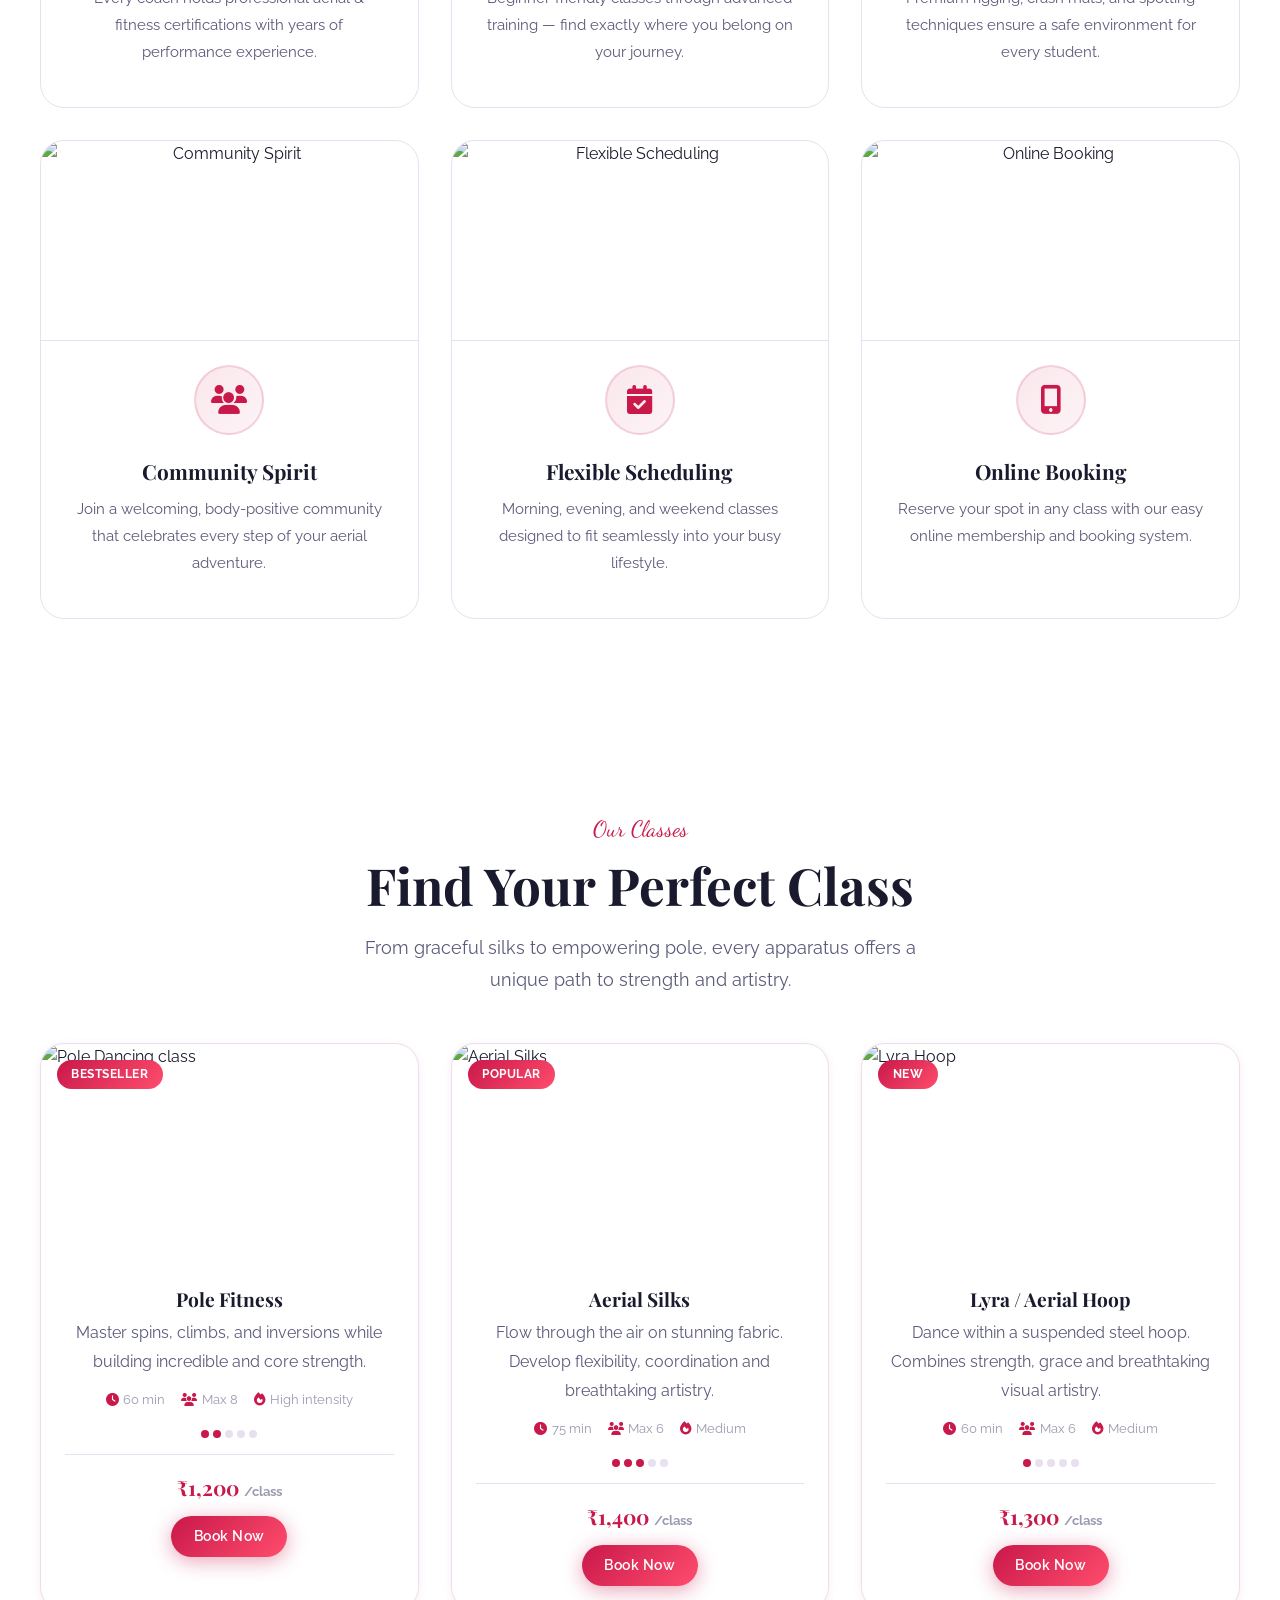
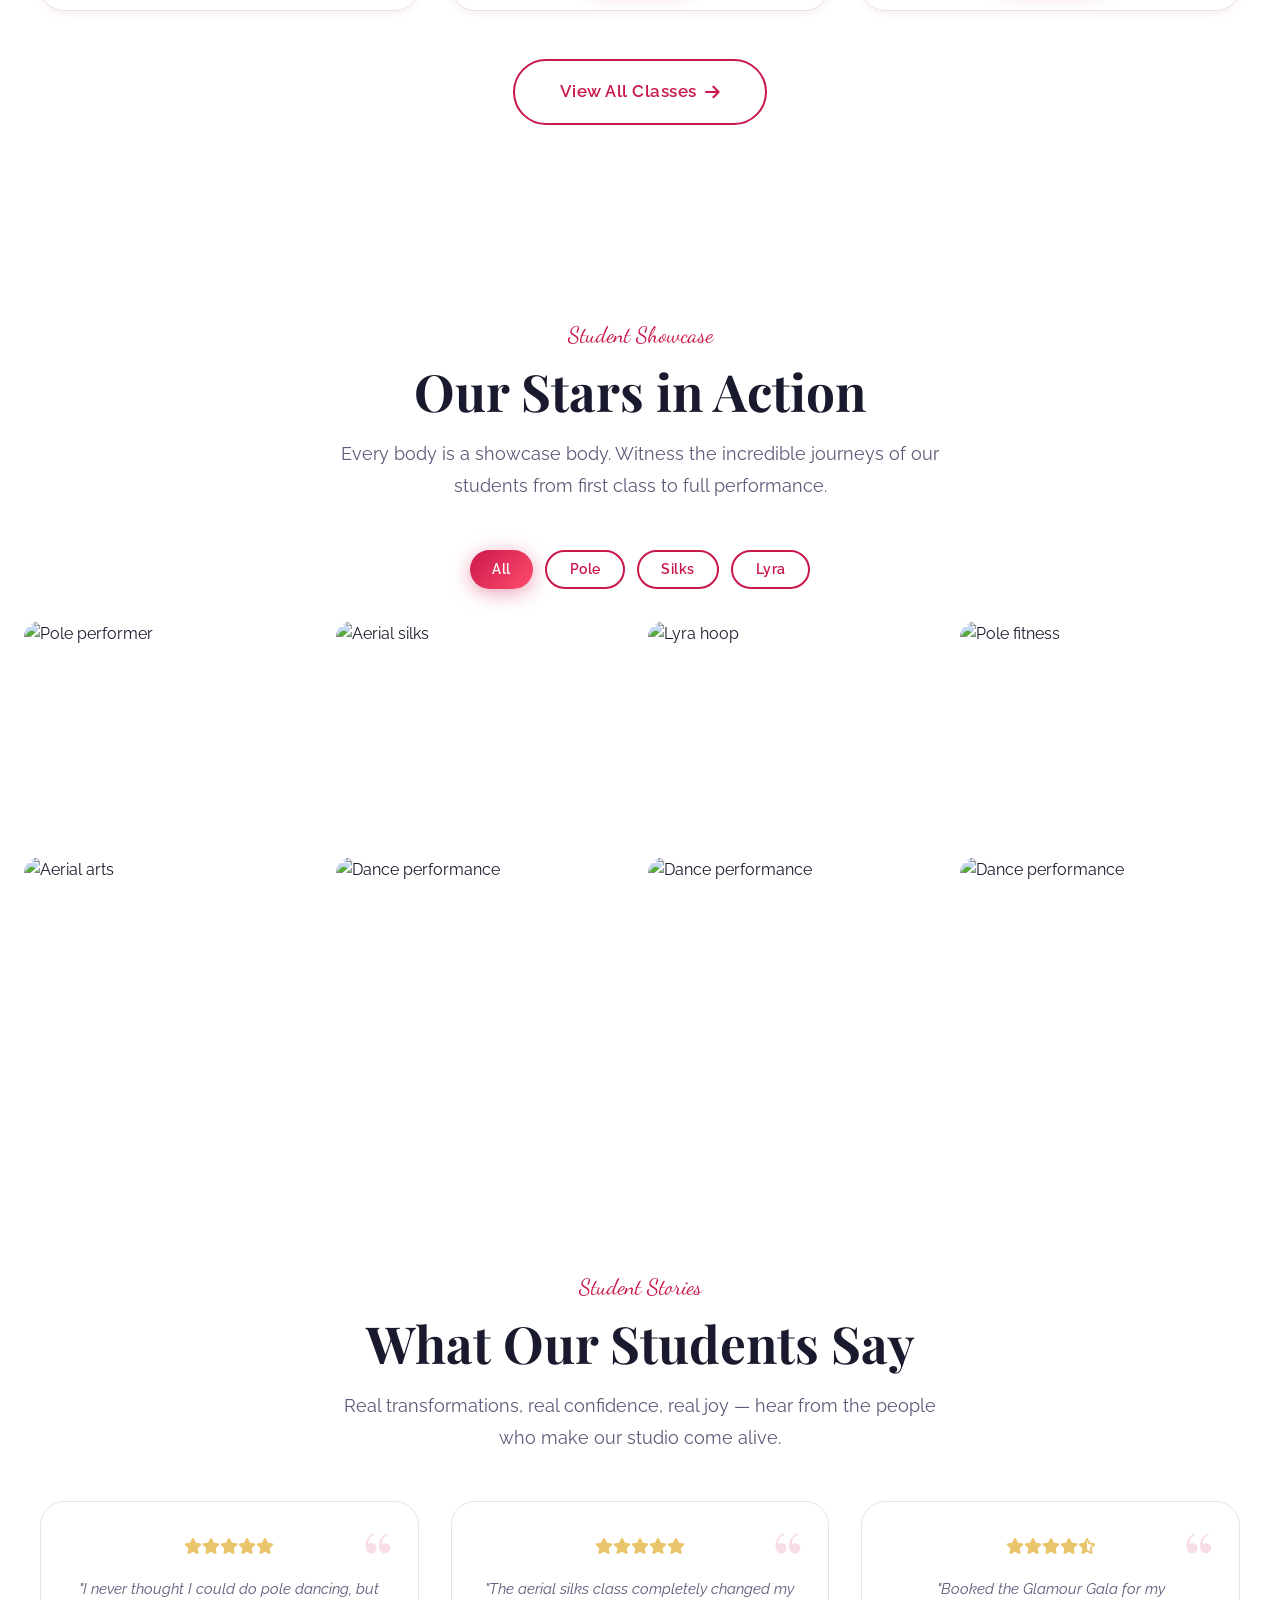
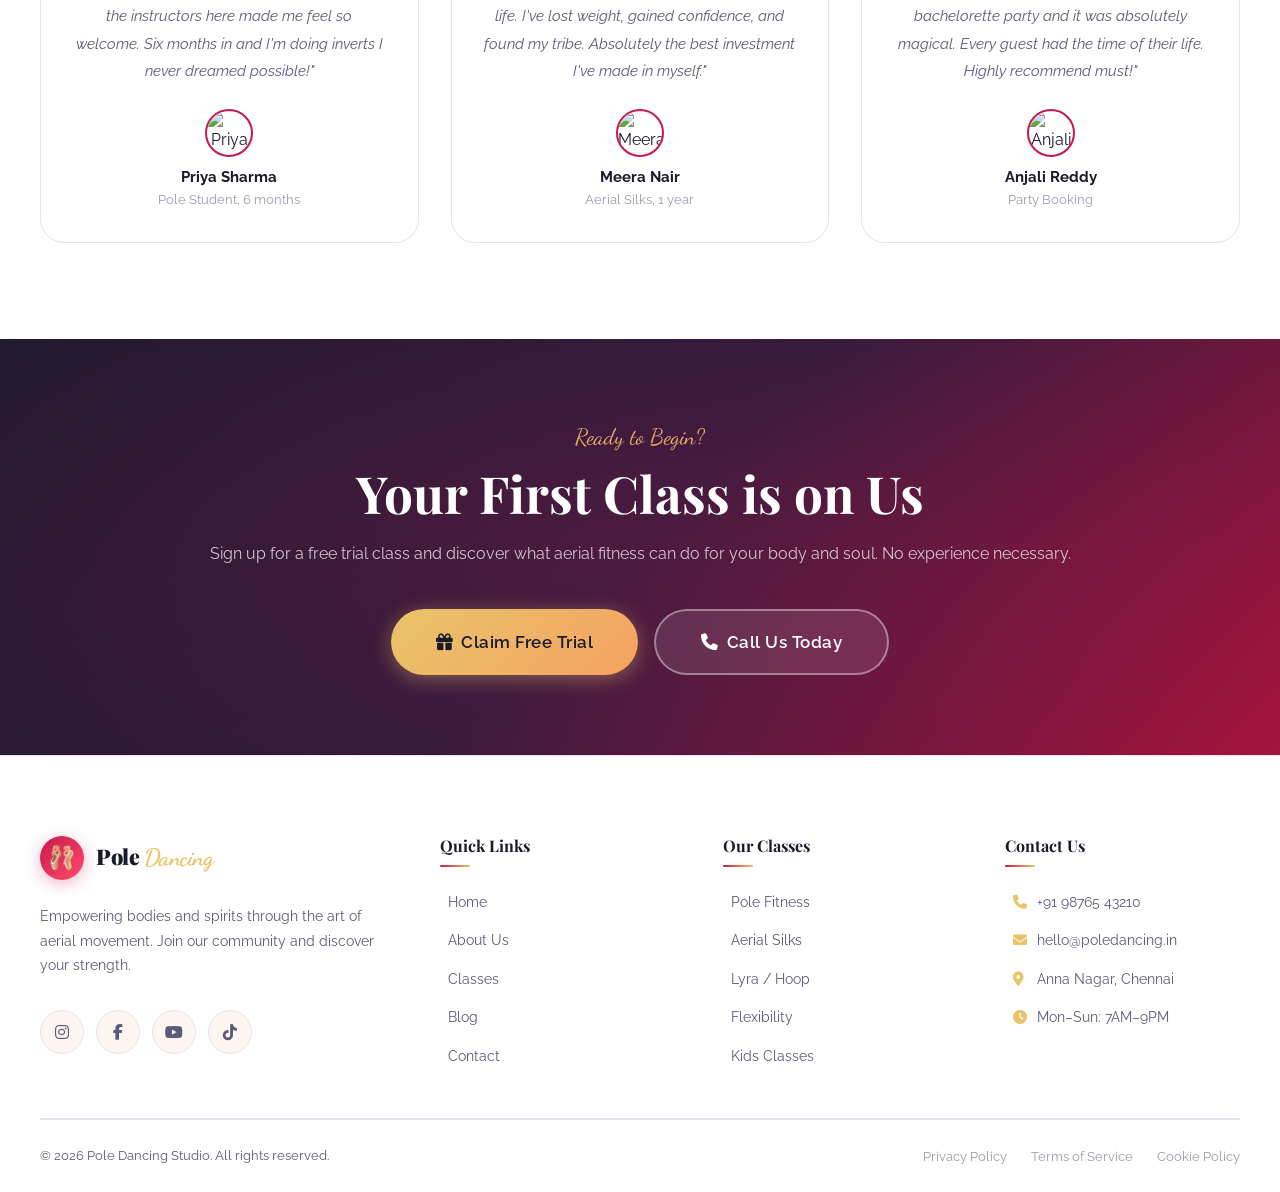
==== commit 22461a3d: "U" ====
--- a/index.html
+++ b/index.html
@@ -6,6 +6,7 @@
   <meta name="description" content="Pole Dancing & Aerial Fitness Studio — Transform your strength, grace, and confidence. Classes in pole, silks, lyra & more." />
   <meta name="keywords" content="pole dancing, aerial fitness, silks, lyra, hoop, aerial arts, dance studio" />
   <title>Pole Dancing Studio — Home</title>
+  <link rel="icon" href="data:image/svg+xml,<svg xmlns=%22http://www.w3.org/2000/svg%22 viewBox=%220 0 100 100%22><text y=%22.9em%22 font-size=%2290%22>🩰</text></svg>">
   <link rel="stylesheet" href="assets/css/style.css" />
   <link rel="stylesheet" href="assets/css/dark-mode.css" />
   <link id="rtl-stylesheet" rel="stylesheet" href="assets/css/rtl.css" disabled />
@@ -333,60 +334,7 @@
   </div>
 </section>
 
-<!-- ══ SECTION 5: PARTY PACKAGES ══ -->
-<section class="section" aria-label="Party packages">
-  <div class="container">
-    <div class="text-center animate-on-scroll">
-      <span class="section-label">Party Packages</span>
-      <h2 class="section-title">Celebrate in Style</h2>
-      <p class="section-desc">Bachelorette parties, birthdays, corporate team-building — we have the perfect aerial party package for every occasion.</p>
-    </div>
-    <div class="packages-grid">
-      <div class="package-card animate-on-scroll delay-1">
-        <h3 class="package-name">Sparkle Party</h3>
-        <div class="package-price"><sup>₹</sup>4,999<sub>/group</sub></div>
-        <p class="package-desc">Perfect for small celebrations up to 6 guests.</p>
-        <ul class="package-features">
-          <li><i class="fas fa-check"></i> 90-minute class</li>
-          <li><i class="fas fa-check"></i> Up to 6 guests</li>
-          <li><i class="fas fa-check"></i> Pole basics session</li>
-          <li><i class="fas fa-check"></i> Party decorations</li>
-          <li><i class="fas fa-check"></i> Photo time</li>
-        </ul>
-        <a href="pages/contact.html" class="btn btn-secondary" style="width:100%;justify-content:center;">Book Package</a>
-      </div>
-      <div class="package-card featured animate-on-scroll delay-2">
-        <span class="package-badge">Most Popular</span>
-        <h3 class="package-name">Glamour Gala</h3>
-        <div class="package-price"><sup>₹</sup>8,999<sub>/group</sub></div>
-        <p class="package-desc">The ultimate party experience for up to 12 guests.</p>
-        <ul class="package-features">
-          <li><i class="fas fa-check"></i> 2-hour experience</li>
-          <li><i class="fas fa-check"></i> Up to 12 guests</li>
-          <li><i class="fas fa-check"></i> Pole + silks session</li>
-          <li><i class="fas fa-check"></i> Prosecco & canapes</li>
-          <li><i class="fas fa-check"></i> Professional photos</li>
-          <li><i class="fas fa-check"></i> Goodie bags</li>
-        </ul>
-        <a href="pages/contact.html" class="btn btn-primary" style="width:100%;justify-content:center;">Book Package</a>
-      </div>
-      <div class="package-card animate-on-scroll delay-3">
-        <h3 class="package-name">Royal Experience</h3>
-        <div class="package-price"><sup>₹</sup>14,999<sub>/group</sub></div>
-        <p class="package-desc">Premium full-day event for up to 20 guests.</p>
-        <ul class="package-features">
-          <li><i class="fas fa-check"></i> 3-hour experience</li>
-          <li><i class="fas fa-check"></i> Up to 20 guests</li>
-          <li><i class="fas fa-check"></i> All apparatus access</li>
-          <li><i class="fas fa-check"></i> Full catering service</li>
-          <li><i class="fas fa-check"></i> Video + photography</li>
-          <li><i class="fas fa-check"></i> Custom costumes</li>
-        </ul>
-        <a href="pages/contact.html" class="btn btn-secondary" style="width:100%;justify-content:center;">Book Package</a>
-      </div>
-    </div>
-  </div>
-</section>
+
 
 <!-- ══ SECTION 6: TESTIMONIALS + CTA ══ -->
 <section class="section bg-secondary-section" aria-label="Testimonials">
@@ -421,7 +369,7 @@
       </div>
       <div class="testimonial-card animate-on-scroll delay-3">
         <div class="testimonial-stars"><i class="fas fa-star"></i><i class="fas fa-star"></i><i class="fas fa-star"></i><i class="fas fa-star"></i><i class="fas fa-star-half-alt"></i></div>
-        <p class="testimonial-text">"Booked the Glamour Gala for my bachelorette party and it was absolutely magical. Every guest had the time of their life. Highly recommend!"</p>
+        <p class="testimonial-text">"Booked the Glamour Gala for my bachelorette party and it was absolutely magical. Every guest had the time of their life. Highly recommend must!"</p>
         <div class="testimonial-author">
           <div class="testimonial-avatar"><img src="https://images.unsplash.com/photo-1487412720507-e7ab37603c6f?w=100&q=80" alt="Anjali" loading="lazy" /></div>
           <div>
@@ -498,7 +446,7 @@
   </div>
 
   <div class="footer-bottom">
-    <p>&copy; 2025 Pole Dancing Studio. All rights reserved.</p>
+    <p>&copy; 2026 Pole Dancing Studio. All rights reserved.</p>
     <div class="footer-bottom-links">
       <a href="#">Privacy Policy</a>
       <a href="#">Terms of Service</a>
--- a/assets/css/style.css
+++ b/assets/css/style.css
@@ -306,7 +306,7 @@
   position: fixed;
   top: 0; left: 0; right: 0; bottom: 0;
   background: linear-gradient(135deg, var(--secondary) 0%, #2d1b3d 100%);
-  z-index: calc(var(--z-nav) - 1);
+  z-index: calc(var(--z-nav) + 10);
   display: flex;
   flex-direction: column;
   justify-content: center;
@@ -1468,12 +1468,19 @@
 .footer-bottom-links a:hover { color: var(--primary); }
 
 /* ── Schedule Table ── */
+.table-responsive {
+  width: 100%;
+  overflow-x: auto;
+  -webkit-overflow-scrolling: touch;
+  border-radius: var(--radius-lg);
+  box-shadow: var(--shadow-sm);
+  border: 1px solid var(--border);
+  margin-bottom: 1.5rem;
+}
 .schedule-table {
   width: 100%;
+  min-width: 600px;
   border-collapse: collapse;
-  border-radius: var(--radius-lg);
-  overflow: hidden;
-  box-shadow: var(--shadow-sm);
 }
 .schedule-table th {
   background: linear-gradient(135deg, var(--primary), var(--primary-light));
@@ -1748,6 +1755,9 @@
     grid-template-columns: repeat(2, 1fr) !important;
     gap: 3rem;
   }
+  .stats-grid {
+    grid-template-columns: repeat(2, 1fr) !important;
+  }
 }
 
 /* 1024px Desktop */
@@ -1795,6 +1805,17 @@
   .btn-lg { padding: 0.9rem 1.8rem; font-size: 0.95rem; }
   .footer-grid { grid-template-columns: 1fr; }
   .gallery-grid { grid-template-columns: 1fr; }
+  .footer-bottom {
+    flex-direction: column;
+    text-align: center;
+    gap: 0.75rem;
+  }
+  .footer-bottom-links {
+    justify-content: center;
+    gap: 0.75rem;
+    flex-wrap: nowrap;
+    font-size: 0.78rem;
+  }
 }
 
 /* ── Additional Card Layout & Centering Tweaks ── */
--- a/assets/css/rtl.css
+++ b/assets/css/rtl.css
@@ -7,77 +7,73 @@
   text-align: right;
 }
 
-/* Header */
-[dir="rtl"] .nav-container { flex-direction: row-reverse; }
-[dir="rtl"] .brand { flex-direction: row-reverse; }
-[dir="rtl"] .nav-actions { flex-direction: row-reverse; }
-[dir="rtl"] .nav-menu { left: unset; right: 50%; transform: translateX(50%); }
-[dir="rtl"] .mobile-close { right: unset; left: 1.5rem; }
+/* Header & Mobile Menu */
+[dir="rtl"] .mobile-close {
+  right: unset;
+  left: 1.5rem;
+}
 
-/* Cards */
-[dir="rtl"] .feature-card { text-align: right; }
-[dir="rtl"] .feature-icon { margin-right: 0; }
-[dir="rtl"] .class-badge { left: unset; right: 1rem; }
-[dir="rtl"] .blog-category { left: unset; right: 1rem; }
-[dir="rtl"] .package-badge { right: unset; left: 2rem; }
-[dir="rtl"] .popular-badge { left: 50%; transform: translateX(50%); right: unset; transform: translateX(-50%); }
+/* About Page Specific */
+[dir="rtl"] .mission-image-badge {
+  right: unset;
+  left: -1rem;
+}
 
-/* Footer */
-[dir="rtl"] .footer-grid { direction: rtl; }
-[dir="rtl"] .footer-heading::after { left: unset; right: 0; }
-[dir="rtl"] .footer-link::before { display: none; }
-[dir="rtl"] .footer-link:hover { padding-left: 0; padding-right: 8px; }
+/* Cards & Badges */
+[dir="rtl"] .feature-card {
+  text-align: right;
+}
+[dir="rtl"] .class-badge {
+  left: unset;
+  right: 1rem;
+}
+[dir="rtl"] .blog-category {
+  left: unset;
+  right: 1rem;
+}
+[dir="rtl"] .package-badge {
+  right: unset;
+  left: 2rem;
+}
+[dir="rtl"] .popular-badge {
+  left: 50%;
+  transform: translateX(-50%);
+  right: unset;
+}
 
-/* Contact */
-[dir="rtl"] .contact-item { flex-direction: row-reverse; }
-[dir="rtl"] .contact-item:hover { transform: translateX(-5px); }
+/* Footer & Underlines */
+[dir="rtl"] .footer-grid {
+  direction: rtl;
+}
+[dir="rtl"] .footer-heading::after {
+  left: unset;
+  right: 0;
+}
+[dir="rtl"] .footer-link::before {
+  display: none;
+}
+[dir="rtl"] .footer-link:hover {
+  padding-left: 0;
+  padding-right: 8px;
+}
 
-/* Testimonial */
-[dir="rtl"] .testimonial-card::before { right: unset; left: 1.5rem; }
-[dir="rtl"] .testimonial-author { flex-direction: row-reverse; }
+/* Forms & Password Toggle */
+[dir="rtl"] .form-group label {
+  text-align: right;
+}
+[dir="rtl"] .password-toggle .toggle-btn {
+  right: unset;
+  left: 1rem;
+}
 
-/* Steps */
-[dir="rtl"] .steps-grid { direction: rtl; }
+/* Table Alignment */
+[dir="rtl"] .schedule-table th,
+[dir="rtl"] .schedule-table td {
+  text-align: right;
+}
 
-/* Team social */
-[dir="rtl"] .team-social { flex-direction: row-reverse; }
-
-/* FAQ */
-[dir="rtl"] .faq-question { flex-direction: row-reverse; }
-
-/* Form */
-[dir="rtl"] .form-group label { text-align: right; }
-[dir="rtl"] .checkbox-group { flex-direction: row-reverse; }
-[dir="rtl"] .auth-logo { flex-direction: row-reverse; }
-
-/* Breadcrumb */
-[dir="rtl"] .breadcrumb { flex-direction: row-reverse; }
-
-/* Membership features */
-[dir="rtl"] .membership-features li,
-[dir="rtl"] .package-features li { flex-direction: row-reverse; }
-
-/* Hero */
-[dir="rtl"] .hero-actions { flex-direction: row-reverse; }
-[dir="rtl"] .hero-stats { flex-direction: row-reverse; }
-[dir="rtl"] .hero-badge { flex-direction: row-reverse; }
-
-/* Blog meta */
-[dir="rtl"] .blog-meta { flex-direction: row-reverse; }
-[dir="rtl"] .class-meta { flex-direction: row-reverse; }
-[dir="rtl"] .class-footer { flex-direction: row-reverse; }
-
-/* Nav active underline */
-[dir="rtl"] .nav-link::after { left: 10%; right: 10%; }
-
-/* Animations reverse */
-@keyframes fadeInLeftRTL { from { opacity: 0; transform: translateX(30px); } to { opacity: 1; transform: translateX(0); } }
-@keyframes fadeInRightRTL { from { opacity: 0; transform: translateX(-30px); } to { opacity: 1; transform: translateX(0); } }
-
-/* Table */
-[dir="rtl"] .schedule-table th,
-[dir="rtl"] .schedule-table td { text-align: right; }
-
-/* Footer bottom */
-[dir="rtl"] .footer-bottom { flex-direction: row-reverse; }
-[dir="rtl"] .footer-bottom-links { flex-direction: row-reverse; }
+/* Toast Notification Positioning */
+[dir="rtl"] .toast-container {
+  right: unset;
+  left: 1.5rem;
+}
